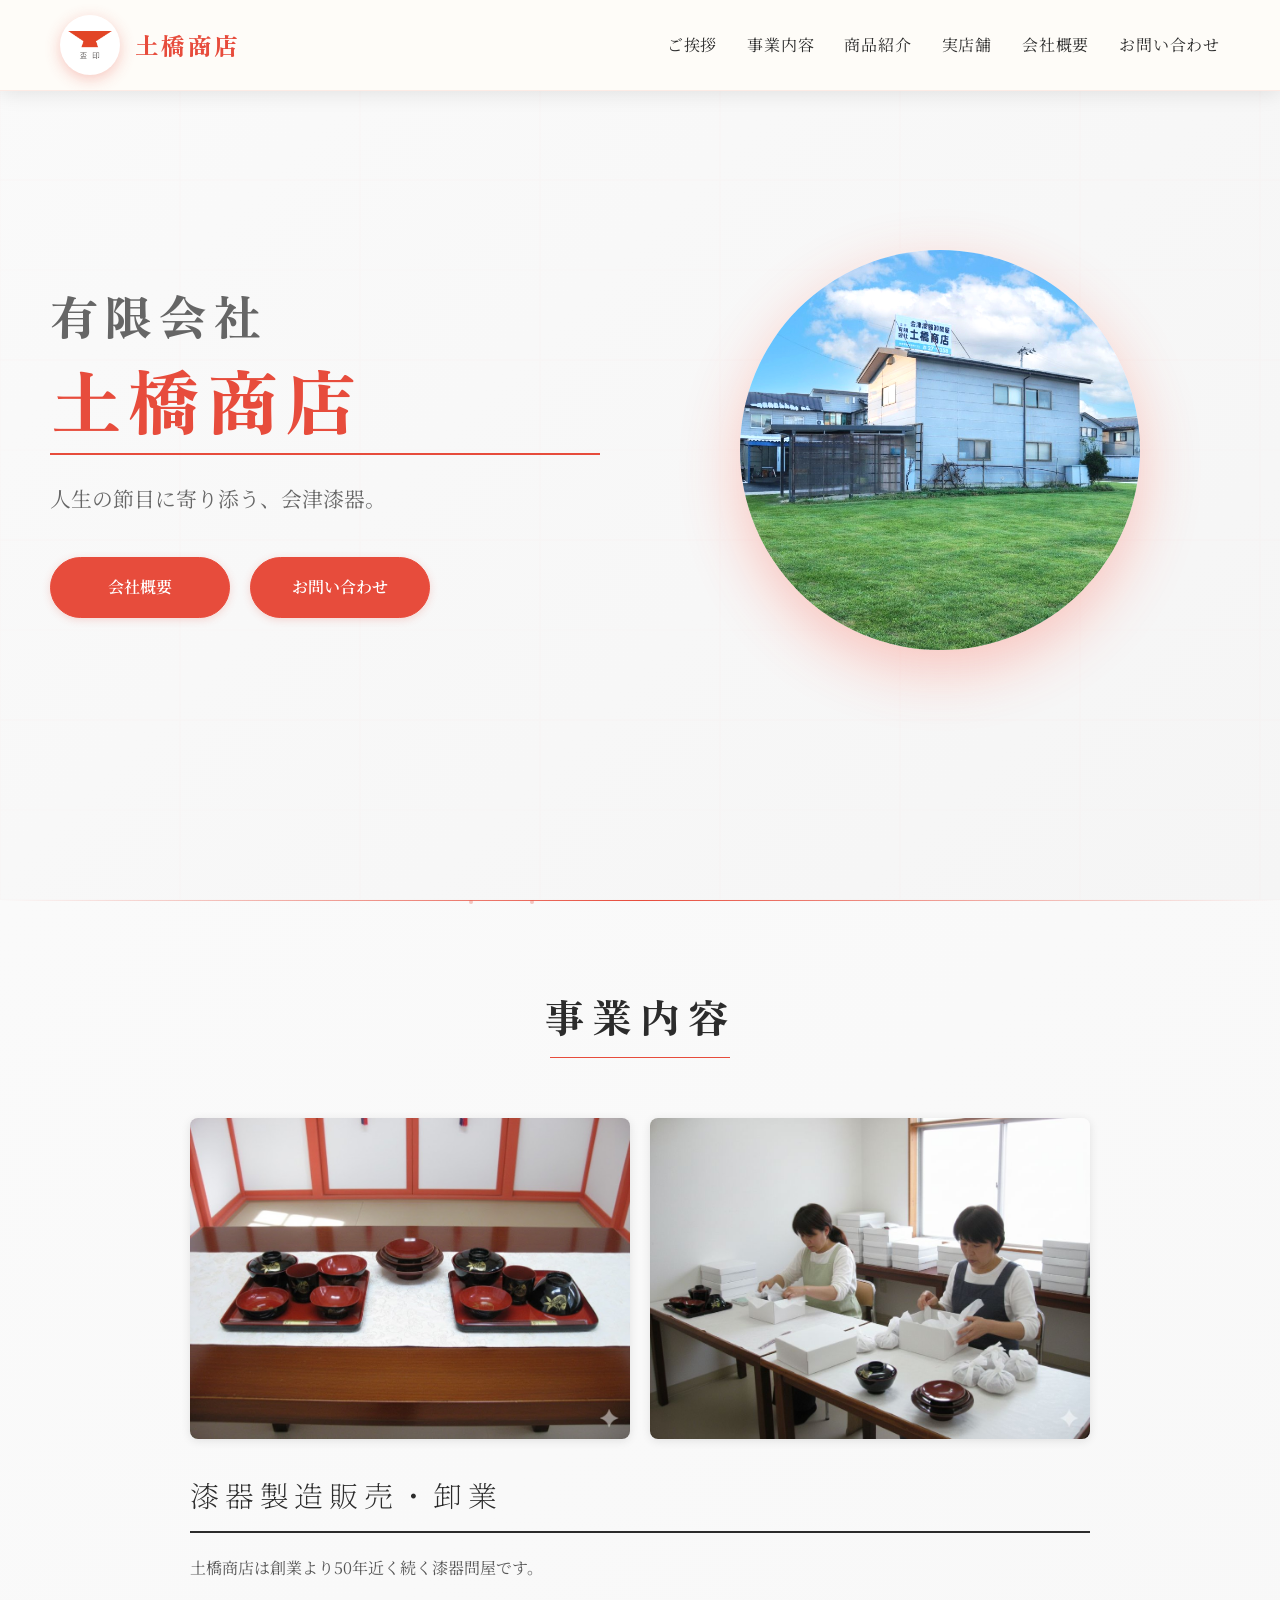
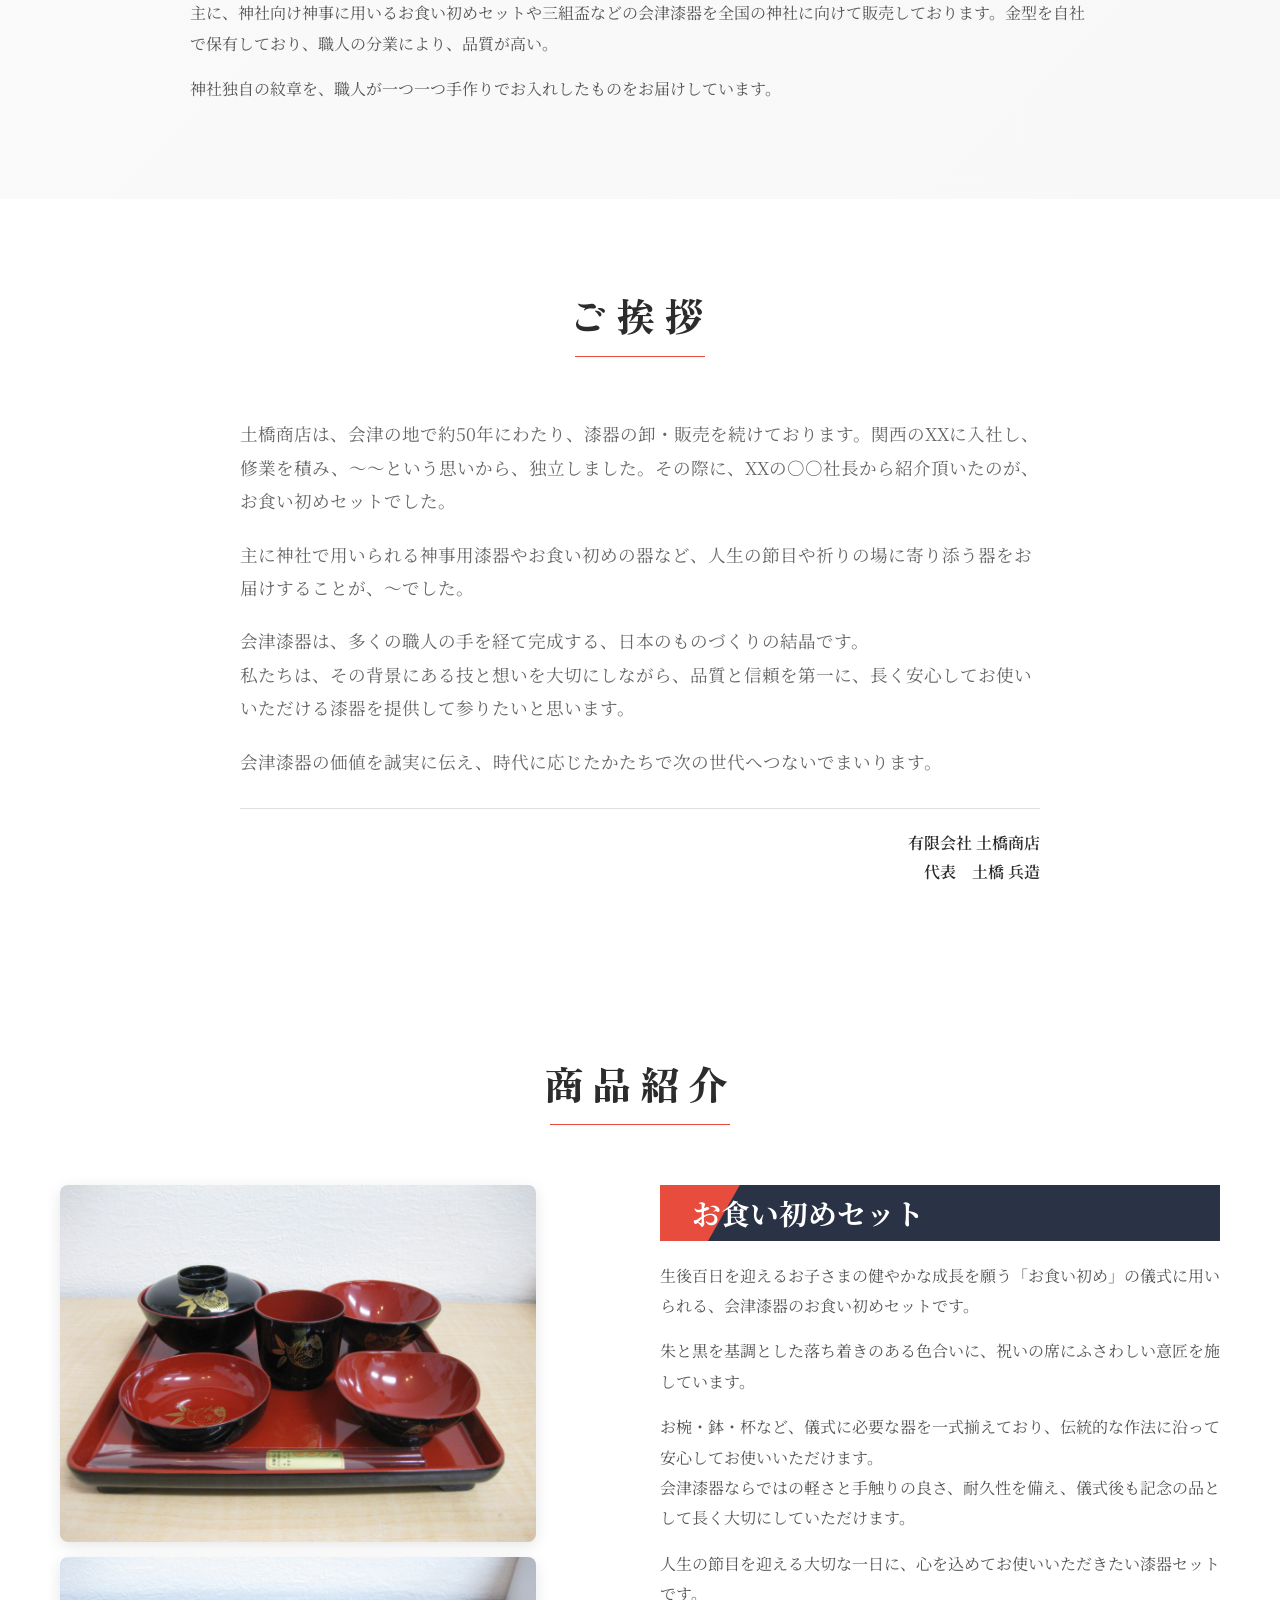
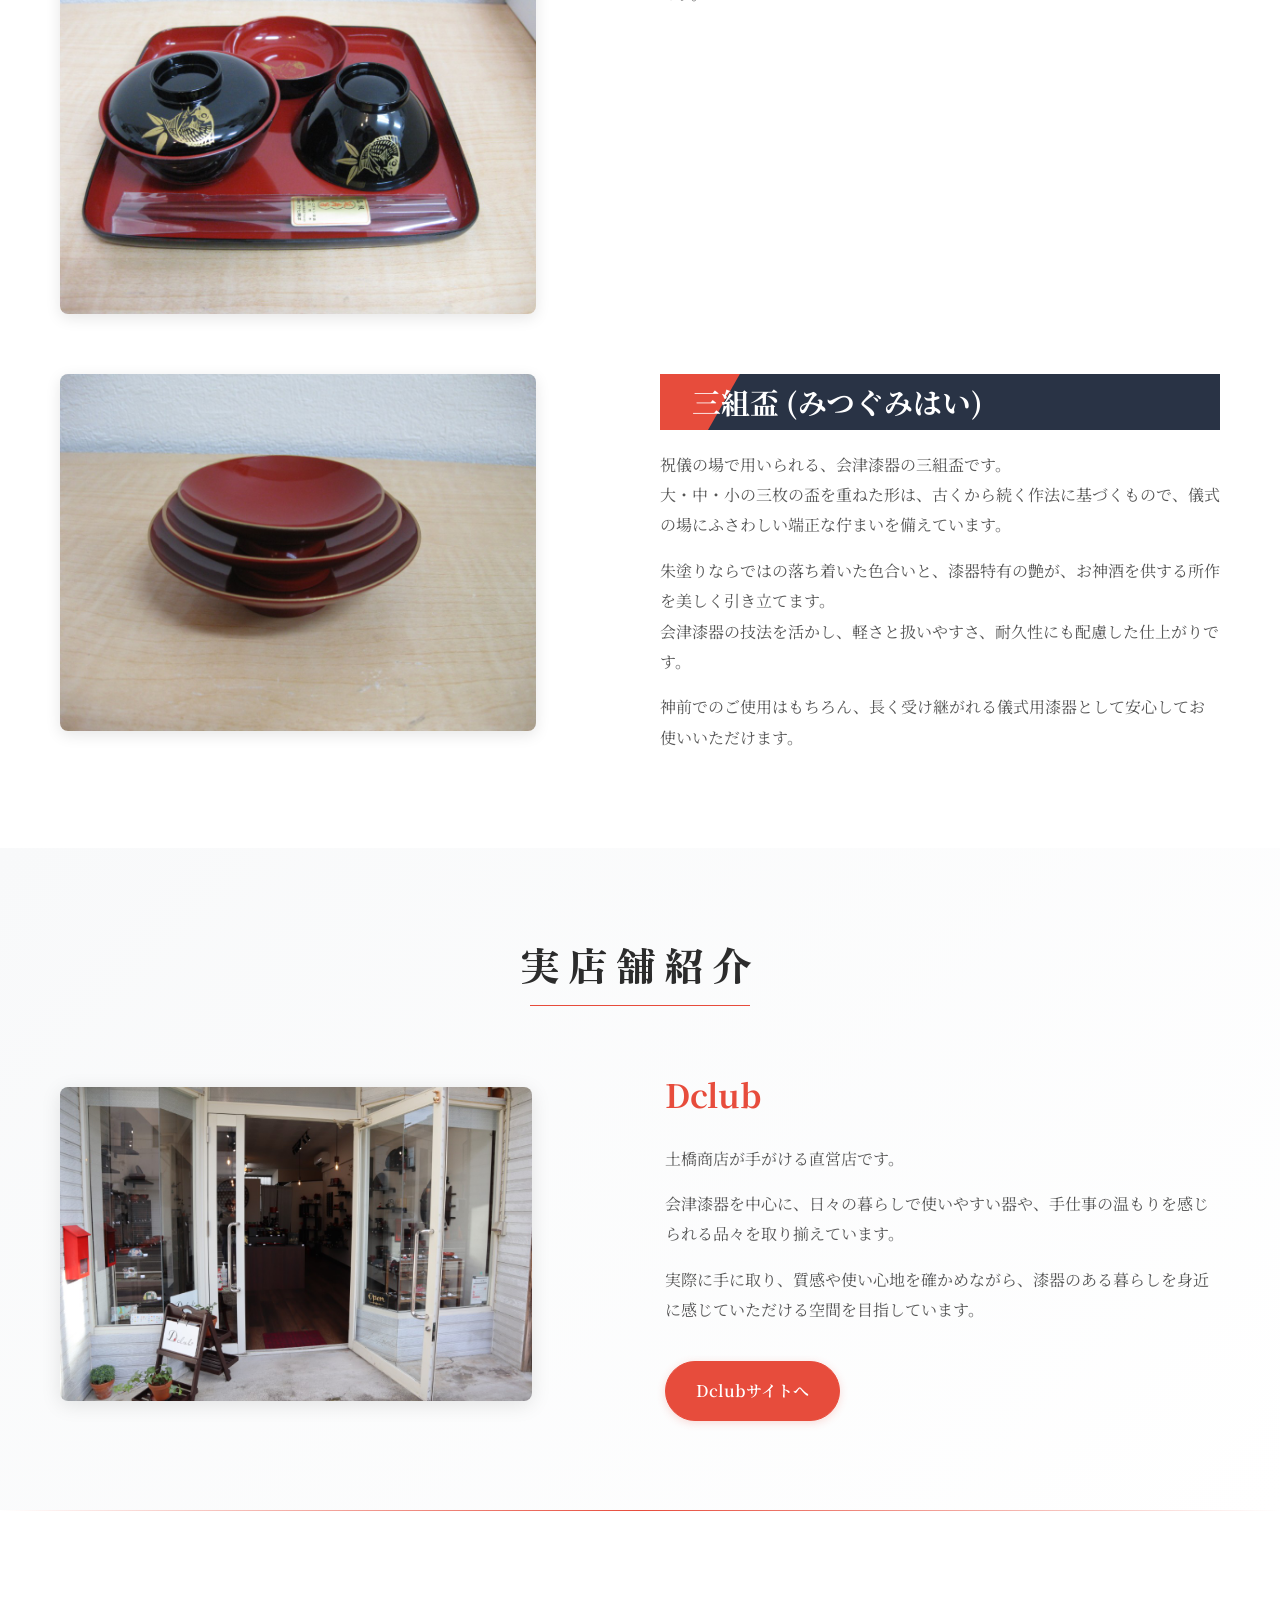
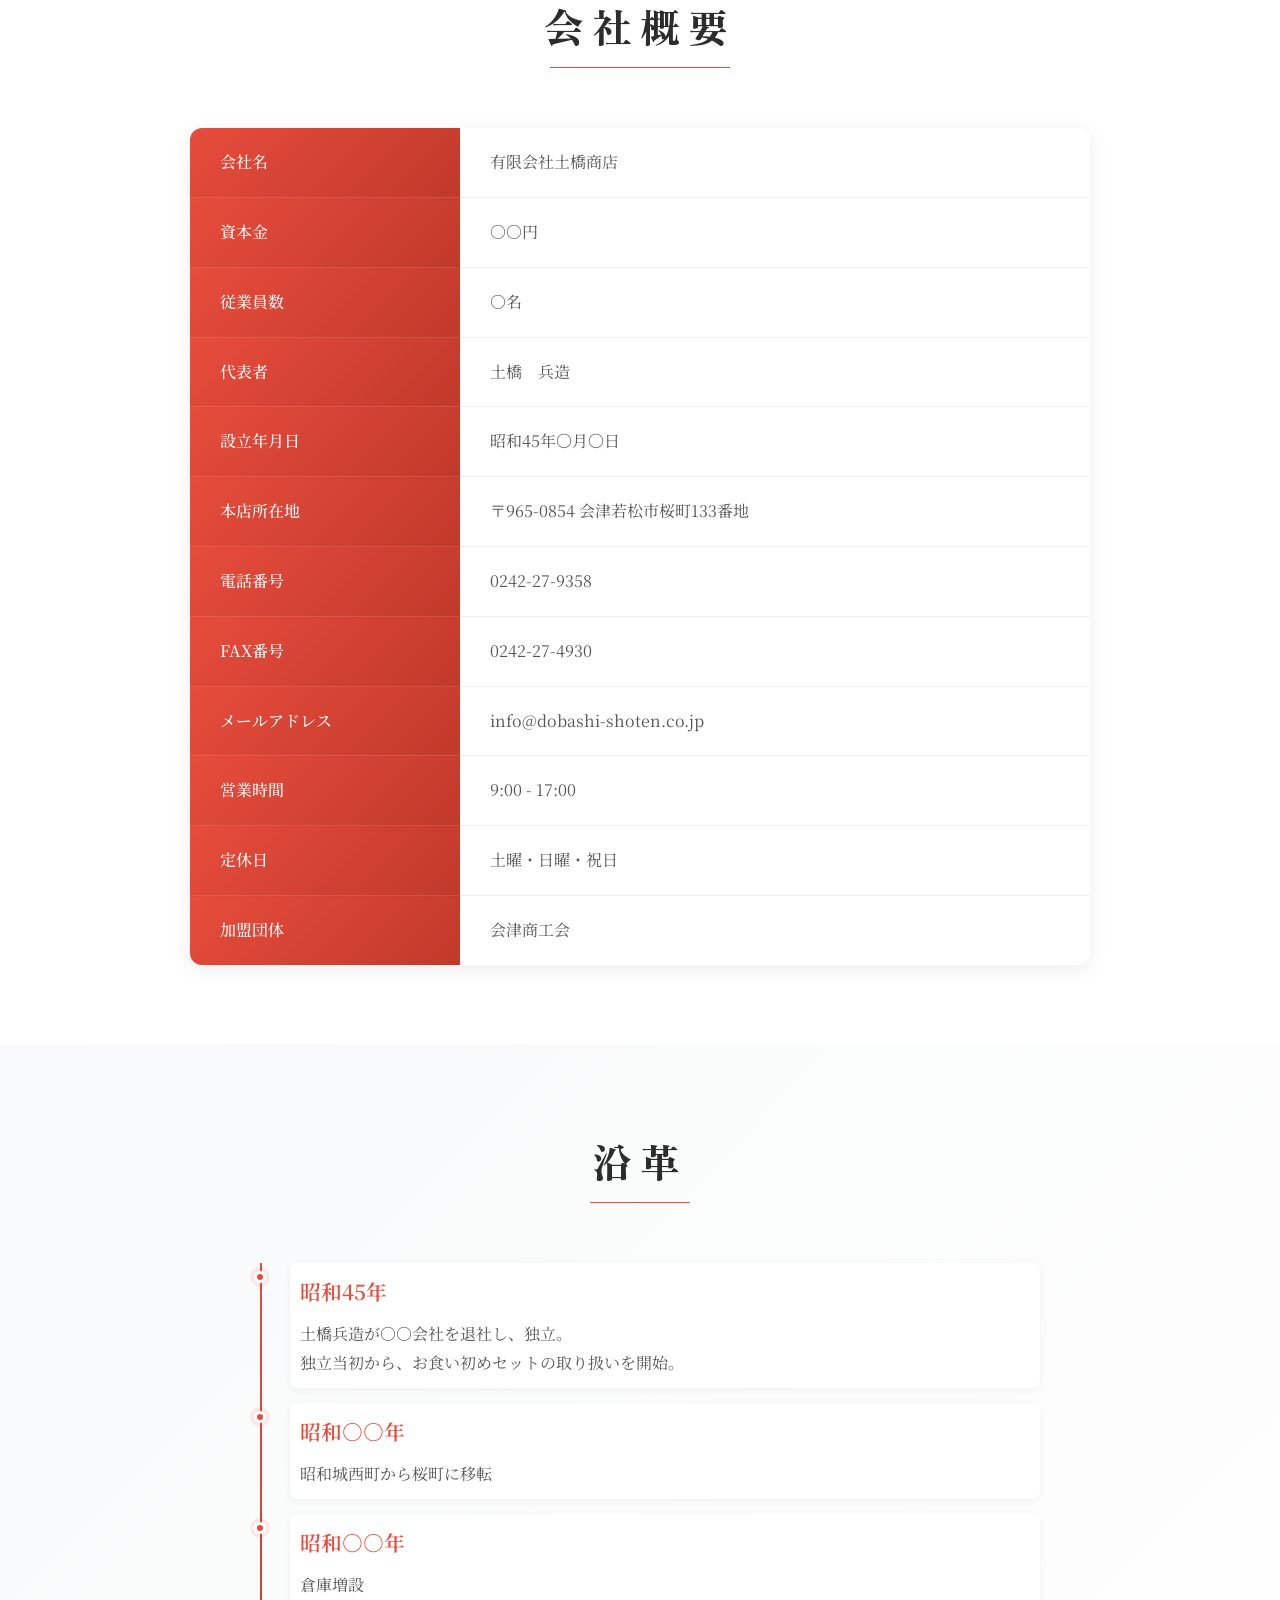
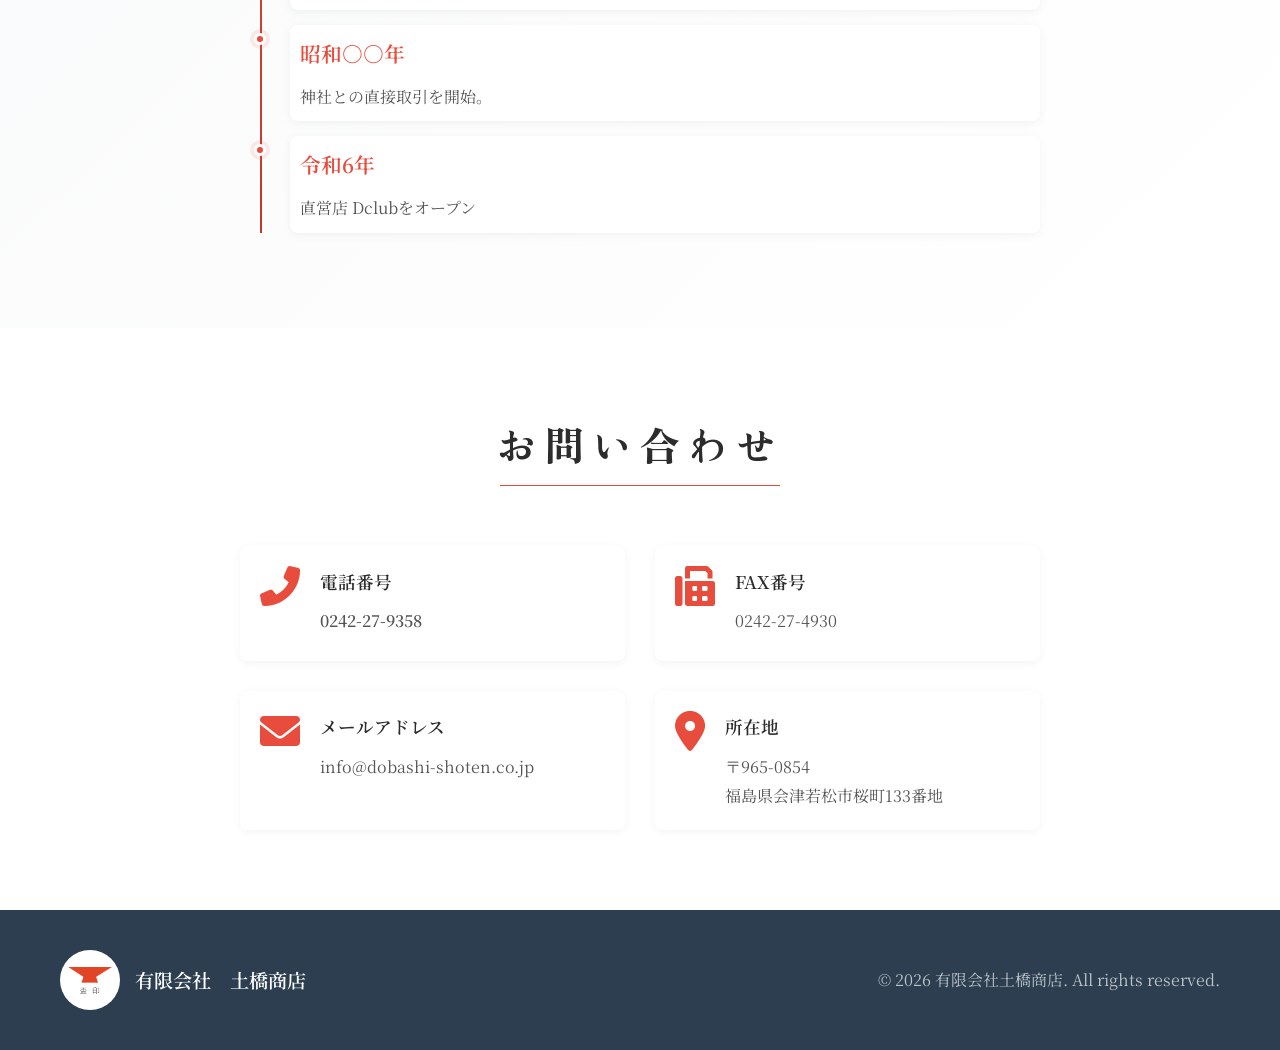
==== dobashi-shoten/index.html @ d7b2db75 "git test" ====
<!doctype html>
<html lang="ja">
  <head>
    <meta charset="UTF-8" />
    <meta name="viewport" content="width=device-width, initial-scale=1.0" />
    <title>有限会社土橋商店</title>
    <link rel="stylesheet" href="style.css" />
    <link
      href="https://fonts.googleapis.com/css2?family=Noto+Serif+JP:wght@300;400;500;700&family=Zen+Antique&display=swap"
      rel="stylesheet"
    />
    <link
      rel="stylesheet"
      href="https://cdnjs.cloudflare.com/ajax/libs/font-awesome/6.0.0/css/all.min.css"
    />
  </head>
  <body>
    <!-- ナビゲーション -->
    <nav class="navbar">
      <div class="nav-container">
        <div class="nav-logo">
          <div class="logo-wrap">
            <img src="img/doashi01.png" alt="土橋商店ロゴ" class="logo-img" />
          </div>
          <span class="company-name">土橋商店</span>
        </div>
        <ul class="nav-menu">
          <li><a href="#message" class="nav-link">ご挨拶</a></li>
          <li><a href="#services" class="nav-link">事業内容</a></li>
          <li><a href="#products" class="nav-link">商品紹介</a></li>
          <li><a href="#shop" class="nav-link">実店舗</a></li>
          <li><a href="#about" class="nav-link">会社概要</a></li>
          <li><a href="#contact" class="nav-link">お問い合わせ</a></li>
        </ul>
        <div class="hamburger">
          <span></span>
          <span></span>
          <span></span>
        </div>
      </div>
    </nav>

    <!-- ヒーローセクション -->
    <section class="hero">
      <div class="hero-overlay"></div>
      <div class="hero-content">
        <h1 class="hero-title">
          <span class="title-line">有限会社</span>
          <span class="title-line main-title">土橋商店</span>
        </h1>
        <p class="hero-subtitle">人生の節目に寄り添う、会津漆器。</p>
        <div class="hero-buttons">
          <a href="#about" class="btn btn-primary"> 会社概要 </a>
          <a href="#contact" class="btn btn-secondary">お問い合わせ</a>
        </div>
      </div>
      <div class="hero-image">
        <img
          src="img/dobashi02.jpg"
          alt="土橋商店メイン画像"
          class="floating-image"
        />
      </div>
    </section>

    <!-- 事業内容 -->
    <section id="services" class="section services-section">
      <div class="container">
        <div class="section-header">
          <h2 class="section-title">事業内容</h2>
          <div class="title-underline"></div>
        </div>
        <div class="services-content">
          <!-- <div class="service-main"> -->
          <div class="service-images">
            <img src="img/dobashi04.jpg" alt="漆器製造" class="service-img" />
            <img src="img/dobashi05.jpg" alt="漆器販売" class="service-img" />
          </div>
          <div class="service-text">
            <h3>漆器製造販売・卸業</h3>
            <p>土橋商店は創業より50年近く続く漆器問屋です。</p>
            <p>
              主に、神社向け神事に用いるお食い初めセットや三組盃などの会津漆器を全国の神社に向けて販売しております。金型を自社で保有しており、職人の分業により、品質が高い。
            </p>
            <p>
              神社独自の紋章を、職人が一つ一つ手作りでお入れしたものをお届けしています。
            </p>
          </div>
          <!-- </div> -->
        </div>
      </div>
    </section>

    <!-- ご挨拶 -->
    <section id="message" class="section message-section">
      <div class="container">
        <div class="section-header">
          <h2 class="section-title">ご挨拶</h2>
          <div class="title-underline title-underline-shorter"></div>
        </div>
        <div class="message-content-center">
          <p class="message-description">
            土橋商店は、会津の地で約50年にわたり、漆器の卸・販売を続けております。関西のXXに入社し、修業を積み、～～という思いから、独立しました。その際に、XXの○○社長から紹介頂いたのが、お食い初めセットでした。
          </p>
          <p class="message-description">
            主に神社で用いられる神事用漆器やお食い初めの器など、人生の節目や祈りの場に寄り添う器をお届けすることが、～でした。
          </p>
          <p class="message-description">
            会津漆器は、多くの職人の手を経て完成する、日本のものづくりの結晶です。<br />
            私たちは、その背景にある技と想いを大切にしながら、品質と信頼を第一に、長く安心してお使いいただける漆器を提供して参りたいと思います。
          </p>
          <p class="message-description">
            会津漆器の価値を誠実に伝え、時代に応じたかたちで次の世代へつないでまいります。
          </p>
          <p class="message-signature">
            有限会社 土橋商店<br />
            代表　土橋 兵造
          </p>
        </div>
      </div>
    </section>

    <!-- 商品紹介 -->
    <section id="products" class="section products-section">
      <div class="container">
        <div class="section-header">
          <h2 class="section-title">商品紹介</h2>
          <div class="title-underline"></div>
        </div>
        <div class="products-grid">
          <div class="product-card">
            <div class="product-images">
              <img
                src="img/dobashi06.JPG"
                alt="お食い初めセット"
                class="product-img"
              />
              <img
                src="img/dobashi07.JPG"
                alt="お食い初めセット詳細"
                class="product-img"
              />
            </div>
            <div class="product-content">
              <h3>お食い初めセット</h3>
              <p>
                生後百日を迎えるお子さまの健やかな成長を願う「お食い初め」の儀式に用いられる、会津漆器のお食い初めセットです。
              </p>
              <p>
                朱と黒を基調とした落ち着きのある色合いに、祝いの席にふさわしい意匠を施しています。
              </p>
              <p>
                お椀・鉢・杯など、儀式に必要な器を一式揃えており、伝統的な作法に沿って安心してお使いいただけます。<br />
                会津漆器ならではの軽さと手触りの良さ、耐久性を備え、儀式後も記念の品として長く大切にしていただけます。
              </p>
              <p>
                人生の節目を迎える大切な一日に、心を込めてお使いいただきたい漆器セットです。
              </p>
            </div>
          </div>
          <div class="product-card">
            <div class="product-images">
              <img src="img/dobashi08.JPG" alt="三組盃" class="product-img" />
            </div>
            <div class="product-content">
              <h3>三組盃 (みつぐみはい)</h3>
              <p>
                祝儀の場で用いられる、会津漆器の三組盃です。<br />
                大・中・小の三枚の盃を重ねた形は、古くから続く作法に基づくもので、儀式の場にふさわしい端正な佇まいを備えています。
              </p>
              <p>
                朱塗りならではの落ち着いた色合いと、漆器特有の艶が、お神酒を供する所作を美しく引き立てます。<br />
                会津漆器の技法を活かし、軽さと扱いやすさ、耐久性にも配慮した仕上がりです。
              </p>
              <p>
                神前でのご使用はもちろん、長く受け継がれる儀式用漆器として安心してお使いいただけます。
              </p>
            </div>
          </div>
        </div>
      </div>
    </section>

    <!-- 実店舗紹介 -->
    <section id="shop" class="section shop-section">
      <div class="container">
        <div class="section-header">
          <h2 class="section-title">実店舗紹介</h2>
          <div class="title-underline title-underline-longer"></div>
        </div>
        <div class="shop-content">
          <div class="shop-image">
            <img src="img/dobashi03.JPG" alt="Dclub店舗" class="shop-img" />
          </div>
          <div class="shop-text">
            <h3>Dclub</h3>
            <p>土橋商店が手がける直営店です。</p>
            <p>
              会津漆器を中心に、日々の暮らしで使いやすい器や、手仕事の温もりを感じられる品々を取り揃えています。
            </p>
            <p>
              実際に手に取り、質感や使い心地を確かめながら、漆器のある暮らしを身近に感じていただける空間を目指しています。
            </p>
            <a
              href="https://d-club.jp/index.html"
              class="btn btn-primary shop-link"
              target="_blank"
              >Dclubサイトへ</a
            >
          </div>
        </div>
      </div>
    </section>

    <!-- 会社概要 -->
    <section id="about" class="section about-section">
      <div class="container">
        <div class="section-header">
          <h2 class="section-title">会社概要</h2>
          <div class="title-underline"></div>
        </div>
        <div class="about-content">
          <div class="company-info-table">
            <table>
              <tr>
                <th>会社名</th>
                <td>有限会社土橋商店</td>
              </tr>
              <tr>
                <th>資本金</th>
                <td>○○円</td>
              </tr>
              <tr>
                <th>従業員数</th>
                <td>○名</td>
              </tr>
              <tr>
                <th>代表者</th>
                <td>土橋　兵造</td>
              </tr>
              <tr>
                <th>設立年月日</th>
                <td>昭和45年〇月〇日</td>
              </tr>
              <tr>
                <th>本店所在地</th>
                <td>〒965-0854 会津若松市桜町133番地</td>
              </tr>
              <tr>
                <th>電話番号</th>
                <td>0242-27-9358</td>
              </tr>
              <tr>
                <th>FAX番号</th>
                <td>0242-27-4930</td>
              </tr>
              <tr>
                <th>メールアドレス</th>
                <td>info@dobashi-shoten.co.jp</td>
              </tr>
              <tr>
                <th>営業時間</th>
                <td>9:00 - 17:00</td>
              </tr>
              <tr>
                <th>定休日</th>
                <td>土曜・日曜・祝日</td>
              </tr>
              <tr>
                <th>加盟団体</th>
                <td>会津商工会</td>
              </tr>
            </table>
          </div>
        </div>
      </div>
    </section>

    <!-- 沿革 -->
    <section class="section history-section">
      <div class="container">
        <div class="section-header">
          <h2 class="section-title">沿革</h2>
          <div class="title-underline title-underline-short"></div>
        </div>
        <div class="history-content">
          <div class="history-timeline">
            <div class="timeline-item">
              <div class="timeline-marker"></div>
              <div class="timeline-content">
                <h3>昭和45年</h3>
                <p>
                  土橋兵造が○○会社を退社し、独立。<br />独立当初から、お食い初めセットの取り扱いを開始。
                </p>
              </div>
            </div>
            <div class="timeline-item">
              <div class="timeline-marker"></div>
              <div class="timeline-content">
                <h3>昭和○○年</h3>
                <p>昭和城西町から桜町に移転</p>
              </div>
            </div>
            <div class="timeline-item">
              <div class="timeline-marker"></div>
              <div class="timeline-content">
                <h3>昭和○○年</h3>
                <p>倉庫増設</p>
              </div>
            </div>
            <div class="timeline-item">
              <div class="timeline-marker"></div>
              <div class="timeline-content">
                <h3>昭和○○年</h3>
                <p>神社との直接取引を開始。</p>
              </div>
            </div>
            <div class="timeline-item">
              <div class="timeline-marker"></div>
              <div class="timeline-content">
                <h3>令和6年</h3>
                <p>直営店 Dclubをオープン</p>
              </div>
            </div>
          </div>
        </div>
      </div>
    </section>

    <!-- お問い合わせ -->
    <section id="contact" class="section contact-section">
      <div class="container">
        <div class="section-header">
          <h2 class="section-title">お問い合わせ</h2>
          <div class="title-underline title-underline-long"></div>
        </div>
        <div class="contact-content-simple">
          <div class="contact-methods">
            <div class="contact-method">
              <i class="fas fa-phone-alt"></i>
              <div>
                <h4>電話番号</h4>
                <p class="phone-number">0242-27-9358</p>
              </div>
            </div>
            <div class="contact-method">
              <i class="fas fa-fax"></i>
              <div>
                <h4>FAX番号</h4>
                <p>0242-27-4930</p>
              </div>
            </div>
            <div class="contact-method">
              <i class="fas fa-envelope"></i>
              <div>
                <h4>メールアドレス</h4>
                <p>info@dobashi-shoten.co.jp</p>
              </div>
            </div>
            <div class="contact-method">
              <i class="fas fa-map-marker-alt"></i>
              <div>
                <h4>所在地</h4>
                <p>〒965-0854 <br />福島県会津若松市桜町133番地</p>
              </div>
            </div>
          </div>
        </div>
      </div>
    </section>

    <!-- フッター -->
    <footer class="footer">
      <div class="container">
        <div class="footer-content">
          <div class="footer-logo">
            <div class="footer-logo-wrap">
              <img
                src="img/doashi01.png"
                alt="土橋商店ロゴ"
                class="footer-logo-img"
              />
            </div>
            <span class="footer-company-name">有限会社　土橋商店</span>
          </div>
          <div class="footer-info">
            <p>&copy; 2026 有限会社土橋商店. All rights reserved.</p>
          </div>
        </div>
      </div>
    </footer>

    <!-- ページトップボタン -->
    <button class="scroll-top" id="scrollTop">
      <i class="fas fa-chevron-up"></i>
    </button>

    <script src="script.js"></script>
  </body>
</html>
---- dobashi-shoten/style.css ----
/* リセットCSS */
* {
  margin: 0;
  padding: 0;
  box-sizing: border-box;
}

html {
  scroll-behavior: smooth;
}

body {
  font-family: "Noto Serif JP", serif;
  line-height: 1.8;
  color: #2c2c2c;
  background-color: #fafafa;
  overflow-x: hidden;
}

/* 共通クラス */
.container {
  max-width: 1200px;
  margin: 0 auto;
  padding: 0 20px;
}

.section {
  padding: 80px 0;
  position: relative;
}

.section-header {
  text-align: center;
  margin-bottom: 60px;
}

.section-title {
  font-family: "Zen Antique", serif;
  font-size: 2.5rem;
  font-weight: 100;
  letter-spacing: 0.2em;
  color: #2c2c2c;
  margin-bottom: 5px;
  opacity: 0;
  transform: translateY(30px);
  animation: fadeInUp 0.8s ease forwards;
  position: relative;
}

.title-underline {
  width: 180px;
  height: 1px;
  background: #e74c3c;
  margin: 0 auto;
  position: relative;
  overflow: hidden;
}

.title-underline::before {
  content: "";
  position: absolute;
  top: -2px;
  left: 50%;
  transform: translateX(-50%);
  width: 8px;
  height: 8px;
  background: #e74c3c;
  border-radius: 50%;
}

.title-underline::after {
  content: "";
  position: absolute;
  top: 0;
  left: -100%;
  width: 100%;
  height: 100%;
  background: linear-gradient(
    45deg,
    transparent,
    rgba(255, 255, 255, 0.8),
    transparent
  );
  animation: shimmer 2s infinite;
}

/* 下線の長さ個別設定 */
.title-underline-short {
  width: 100px;
}

.title-underline-shorter {
  width: 130px;
}

.title-underline-longer {
  width: 220px;
}

.title-underline-long {
  width: 280px;
}

/* ナビゲーション */
.navbar {
  position: fixed;
  top: 0;
  left: 0;
  right: 0;
  background: rgba(250, 250, 250, 0.95);
  backdrop-filter: blur(10px);
  z-index: 1000;
  padding: 15px 0;
  box-shadow: 0 1px 10px rgba(0, 0, 0, 0.08);
  transition: all 0.3s ease;
  border-bottom: 1px solid rgba(231, 76, 60, 0.1);
}

.nav-container {
  max-width: 1200px;
  margin: 0 auto;
  padding: 0 20px;
  display: flex;
  justify-content: space-between;
  align-items: center;
}

.nav-logo {
  display: flex;
  align-items: center;
  gap: 15px;
}

.logo-wrap {
  width: 60px;
  height: 60px;
  border-radius: 50%;
  overflow: hidden;
  display: flex;
  align-items: center;
  justify-content: center;
  background: white;
  box-shadow: 0 4px 15px rgba(231, 76, 60, 0.3);
  flex-shrink: 0;
  transition: transform 0.3s ease;
}

.logo-img {
  width: 100%;
  height: 100%;
  object-fit: contain;
  padding: 8px;
  box-sizing: border-box;
}

.logo-wrap:hover {
  transform: scale(1.1) rotate(5deg);
}

.company-name {
  font-family: "Zen Antique", serif;
  font-size: 1.5rem;
  font-weight: 400;
  color: #e74c3c;
  letter-spacing: 0.1em;
}

.nav-menu {
  display: flex;
  list-style: none;
  gap: 30px;
}

.nav-link {
  text-decoration: none;
  color: #2c2c2c;
  font-weight: 400;
  position: relative;
  transition: color 0.3s ease;
  padding: 10px 0;
  letter-spacing: 0.05em;
}

.nav-link::after {
  content: "";
  position: absolute;
  bottom: 0;
  left: 0;
  width: 0;
  height: 1px;
  background: #e74c3c;
  transition: width 0.3s ease;
}

.nav-link:hover {
  color: #e74c3c;
}

.nav-link:hover::after {
  width: 100%;
}

.hamburger {
  display: none;
  flex-direction: column;
  cursor: pointer;
  gap: 4px;
}

.hamburger span {
  width: 25px;
  height: 3px;
  background: #e74c3c;
  border-radius: 2px;
  transition: all 0.3s ease;
}

/* ヒーローセクション */
.hero {
  min-height: 100vh;
  display: flex;
  align-items: center;
  position: relative;
  background: linear-gradient(135deg, #fafafa 0%, #f5f5f5 100%);
  overflow: hidden;
}

.hero::before {
  content: "";
  position: absolute;
  top: 0;
  left: 0;
  right: 0;
  bottom: 0;
  background: url('data:image/svg+xml,<svg xmlns="http://www.w3.org/2000/svg" viewBox="0 0 200 200"><defs><pattern id="tatami" width="40" height="40" patternUnits="userSpaceOnUse"><rect width="40" height="40" fill="none" stroke="%23e74c3c" stroke-width="0.2" opacity="0.1"/><line x1="0" y1="20" x2="40" y2="20" stroke="%23e74c3c" stroke-width="0.1" opacity="0.1"/></pattern></defs><rect width="200" height="200" fill="url(%23tatami)"/></svg>');
  opacity: 0.2;
}

.hero-content {
  flex: 1;
  max-width: 600px;
  z-index: 2;
  padding-left: 50px;
}

.hero-title {
  font-family: "Zen Antique", serif;
  font-size: 4rem;
  font-weight: 400;
  line-height: 1.4;
  margin-bottom: 30px;
  perspective: 1000px;
  letter-spacing: 0.1em;
}

.title-line {
  display: block;
  opacity: 0;
  transform: rotateX(90deg) translateY(50px);
  animation: flipIn 1s ease forwards;
}

.title-line:nth-child(1) {
  font-size: 3rem;
  color: #666;
  animation-delay: 0.2s;
}

.title-line.main-title {
  font-size: 4.5rem;
  color: #e74c3c;
  animation-delay: 0.5s;
  position: relative;
}

.title-line.main-title::after {
  content: "";
  position: absolute;
  bottom: -5px;
  left: 0;
  width: 100%;
  height: 2px;
  background: #e74c3c;
  transform: scaleX(0);
  animation: scaleIn 1s ease 1s forwards;
}

.hero-subtitle {
  font-size: 1.3rem;
  color: #666;
  margin-bottom: 40px;
  opacity: 0;
  animation: fadeInUp 0.8s ease 0.8s forwards;
}

.hero-buttons {
  display: flex;
  gap: 20px;
  opacity: 0;
  animation: fadeInUp 0.8s ease 1s forwards;
}

.hero-buttons .btn {
  min-width: 180px;
}

.btn {
  padding: 15px 30px;
  text-decoration: none;
  border-radius: 50px;
  font-weight: 600;
  text-align: center;
  transition: all 0.3s ease;
  position: relative;
  overflow: hidden;
  border: none;
  cursor: pointer;
}

.btn::before {
  content: "";
  position: absolute;
  top: 0;
  left: -100%;
  width: 100%;
  height: 100%;
  background: linear-gradient(
    45deg,
    transparent,
    rgba(255, 255, 255, 0.3),
    transparent
  );
  transition: left 0.5s ease;
}

.btn:hover::before {
  left: 100%;
}

.btn-primary {
  background: #e74c3c;
  color: white;
  box-shadow: 0 2px 8px rgba(231, 76, 60, 0.2);
  border: 1px solid #e74c3c;
}

.btn-primary:hover {
  transform: translateY(-3px);
  box-shadow: 0 8px 25px rgba(231, 76, 60, 0.4);
}

.btn-secondary {
  background: #e74c3c;
  color: white;
  box-shadow: 0 2px 8px rgba(231, 76, 60, 0.2);
  border: 1px solid #e74c3c;
}

.btn-secondary:hover {
  transform: translateY(-3px);
  box-shadow: 0 8px 25px rgba(231, 76, 60, 0.4);
}

.btn-full {
  width: 100%;
}

.hero-image {
  flex: 1;
  display: flex;
  justify-content: center;
  align-items: center;
  position: relative;
}

.floating-image {
  width: 400px;
  height: 400px;
  object-fit: cover;
  border-radius: 50%;
  box-shadow: 0 20px 60px rgba(231, 76, 60, 0.3);
  animation: float 6s ease-in-out infinite;
  filter: brightness(1.1) saturate(1.2);
}

/* 会社概要セクション */
.about-section {
  background: white;
  position: relative;
}

.about-section::before {
  content: "";
  position: absolute;
  top: 0;
  left: 0;
  right: 0;
  height: 1px;
  background: linear-gradient(to right, transparent, #e74c3c, transparent);
}

.about-content {
  max-width: 900px;
  margin: 0 auto;
}

.company-info-table {
  background: white;
  border-radius: 12px;
  box-shadow: 0 4px 20px rgba(0, 0, 0, 0.08);
  overflow: hidden;
}

.company-info-table table {
  width: 100%;
  border-collapse: collapse;
}

.company-info-table th {
  background: linear-gradient(135deg, #e74c3c 0%, #c0392b 100%);
  color: white;
  text-align: left;
  padding: 20px 30px;
  font-weight: 500;
  font-size: 1rem;
  width: 30%;
  border-bottom: 1px solid rgba(255, 255, 255, 0.1);
}

.company-info-table td {
  padding: 20px 30px;
  color: #555;
  border-bottom: 1px solid #f0f0f0;
  font-size: 1rem;
}

.company-info-table tr:last-child th,
.company-info-table tr:last-child td {
  border-bottom: none;
}

.company-info-table tr:hover {
  background: #fafafa;
}

.info-item p {
  color: #666;
  line-height: 1.8;
}

.about-image {
  position: relative;
}

.image-zoom {
  width: 100%;
  height: 400px;
  object-fit: cover;
  border-radius: 20px;
  box-shadow: 0 15px 40px rgba(0, 0, 0, 0.1);
  transition: transform 0.5s ease;
}

.image-zoom:hover {
  transform: scale(1.05);
}

/* 事業内容セクション */
.services-section {
  background: linear-gradient(135deg, #fafafa 0%, #f8f8f8 100%);
  position: relative;
}

.services-section::before {
  content: "";
  position: absolute;
  top: 0;
  left: 0;
  right: 0;
  height: 1px;
  background: linear-gradient(to right, transparent, #e74c3c, transparent);
}

.services-grid {
  display: grid;
  grid-template-columns: repeat(auto-fit, minmax(300px, 1fr));
  gap: 40px;
}

.service-card {
  background: white;
  padding: 40px 30px;
  border-radius: 8px;
  text-align: center;
  box-shadow: 0 3px 15px rgba(0, 0, 0, 0.05);
  transition: all 0.4s ease;
  position: relative;
  overflow: hidden;
  border: 1px solid rgba(231, 76, 60, 0.1);
}

.service-card::before {
  content: "";
  position: absolute;
  top: 0;
  left: 0;
  right: 0;
  height: 2px;
  background: #e74c3c;
  transform: scaleX(0);
  transition: transform 0.3s ease;
}

.service-card:hover::before {
  transform: scaleX(1);
}

.service-card:hover {
  transform: translateY(-10px);
  box-shadow: 0 20px 50px rgba(231, 76, 60, 0.2);
}

.service-icon {
  margin-bottom: 30px;
}

.service-image {
  width: 80px;
  height: 80px;
  border-radius: 50%;
  object-fit: cover;
  box-shadow: 0 8px 25px rgba(231, 76, 60, 0.3);
  transition: transform 0.3s ease;
}

.service-card:hover .service-image {
  transform: scale(1.2) rotate(10deg);
}

.service-card h3 {
  font-family: "Zen Antique", serif;
  font-size: 1.5rem;
  font-weight: 400;
  color: #2c2c2c;
  margin-bottom: 20px;
  letter-spacing: 0.05em;
}

.service-card p {
  color: #666;
  line-height: 1.8;
}

/* ご挨拶セクション */
.message-section {
  background: white;
  overflow: hidden;
}

.message-content {
  display: grid;
  grid-template-columns: 1fr 1fr;
  gap: 60px;
  align-items: center;
}

.message-content-center {
  max-width: 800px;
  margin: 0 auto;
  text-align: left;
}

.message-quote {
  font-size: 1.5rem;
  font-weight: 500;
  color: #e74c3c;
  line-height: 1.8;
  margin-bottom: 30px;
  position: relative;
  padding-left: 30px;
}

.message-quote::before {
  content: '"';
  position: absolute;
  left: 0;
  top: -10px;
  font-size: 4rem;
  color: #e74c3c;
  opacity: 0.3;
}

.message-description {
  font-size: 1.1rem;
  color: #666;
  line-height: 1.9;
  margin-bottom: 20px;
}

.parallax-image {
  width: 100%;
  height: 400px;
  object-fit: cover;
  border-radius: 20px;
  box-shadow: 0 15px 40px rgba(0, 0, 0, 0.1);
  transition: all 0.5s ease;
}

.parallax-image:hover {
  transform: scale(1.05) rotateY(5deg);
}

/* アクセスセクション */
.access-section {
  background: linear-gradient(135deg, #fefcf8 0%, #f8f4f0 100%);
}

.access-content {
  display: grid;
  grid-template-columns: 1fr 1fr;
  gap: 60px;
  align-items: start;
}

.access-info {
  display: flex;
  flex-direction: column;
  gap: 30px;
}

.access-item {
  display: flex;
  align-items: center;
  gap: 20px;
  padding: 25px;
  background: white;
  border-radius: 15px;
  box-shadow: 0 5px 20px rgba(0, 0, 0, 0.05);
  transition: all 0.3s ease;
}

.access-item:hover {
  transform: translateY(-5px);
  box-shadow: 0 15px 40px rgba(231, 76, 60, 0.1);
}

.access-item i {
  font-size: 1.5rem;
  color: #e74c3c;
  min-width: 24px;
}

.access-item h3 {
  font-size: 1.1rem;
  font-weight: 600;
  color: #2c3e50;
  margin-bottom: 5px;
}

.access-item p {
  color: #666;
  line-height: 1.6;
}

.map-container {
  position: relative;
}

.map-placeholder {
  position: relative;
  border-radius: 20px;
  overflow: hidden;
  box-shadow: 0 15px 40px rgba(0, 0, 0, 0.1);
  cursor: pointer;
  transition: all 0.3s ease;
}

.map-placeholder:hover {
  transform: scale(1.02);
}

.map-image {
  width: 100%;
  height: 300px;
  object-fit: cover;
}

.map-overlay {
  position: absolute;
  top: 0;
  left: 0;
  right: 0;
  bottom: 0;
  background: rgba(231, 76, 60, 0.8);
  display: flex;
  flex-direction: column;
  justify-content: center;
  align-items: center;
  color: white;
  opacity: 0;
  transition: opacity 0.3s ease;
}

.map-placeholder:hover .map-overlay {
  opacity: 1;
}

.map-overlay i {
  font-size: 3rem;
  margin-bottom: 10px;
}

.map-overlay p {
  font-size: 1.2rem;
  font-weight: 600;
}

/* お問い合わせセクション */
.contact-section {
  background: white;
}

.contact-content {
  display: grid;
  grid-template-columns: 1fr 1fr;
  gap: 60px;
}

.contact-info h3 {
  font-size: 1.5rem;
  font-weight: 600;
  color: #2c3e50;
  margin-bottom: 30px;
}

.contact-methods {
  display: flex;
  flex-direction: column;
  gap: 30px;
}

.contact-method {
  display: flex;
  align-items: flex-start;
  gap: 20px;
  padding: 25px;
  background: #fefcf8;
  border-radius: 15px;
  transition: all 0.3s ease;
}

.contact-method:hover {
  transform: translateY(-5px);
  box-shadow: 0 10px 30px rgba(231, 76, 60, 0.1);
}

.contact-method i {
  font-size: 1.5rem;
  color: #e74c3c;
  min-width: 24px;
}

.contact-method h4 {
  font-size: 1.1rem;
  font-weight: 600;
  color: #2c3e50;
  margin-bottom: 5px;
}

.phone-number {
  font-size: 1.3rem;
  font-weight: 600;
  color: #e74c3c;
  margin-bottom: 5px;
}

.form {
  display: flex;
  flex-direction: column;
  gap: 20px;
}

.form-group input,
.form-group textarea {
  width: 100%;
  padding: 15px 20px;
  border: 2px solid #e0e0e0;
  border-radius: 10px;
  font-size: 1rem;
  font-family: inherit;
  transition: all 0.3s ease;
  background: #fefcf8;
}

.form-group input:focus,
.form-group textarea:focus {
  outline: none;
  border-color: #e74c3c;
  background: white;
  box-shadow: 0 0 0 3px rgba(231, 76, 60, 0.1);
}

.form-group textarea {
  resize: vertical;
  min-height: 120px;
}

/* フッター */
.footer {
  background: #2c3e50;
  color: white;
  padding: 40px 0;
  text-align: center;
}

.footer-content {
  display: flex;
  justify-content: space-between;
  align-items: center;
}

.footer-logo {
  display: flex;
  align-items: center;
  gap: 15px;
}

.footer-logo-wrap {
  width: 60px;
  height: 60px;
  border-radius: 50%;
  overflow: hidden;
  display: flex;
  align-items: center;
  justify-content: center;
  background: white;
  flex-shrink: 0;
}

.footer-logo-img {
  width: 100%;
  height: 100%;
  object-fit: contain;
  padding: 8px;
  box-sizing: border-box;
}

.footer-company-name {
  font-size: 1.2rem;
  font-weight: 600;
}

.footer-info p {
  color: #bdc3c7;
}

/* スクロールトップボタン */
.scroll-top {
  position: fixed;
  bottom: 30px;
  right: 30px;
  width: 50px;
  height: 50px;
  background: linear-gradient(45deg, #e74c3c, #ff6b6b);
  border: none;
  border-radius: 50%;
  color: white;
  font-size: 1.2rem;
  cursor: pointer;
  box-shadow: 0 4px 15px rgba(231, 76, 60, 0.3);
  opacity: 0;
  visibility: hidden;
  transition: all 0.3s ease;
}

.scroll-top.show {
  opacity: 1;
  visibility: visible;
}

.scroll-top:hover {
  transform: translateY(-3px);
  box-shadow: 0 8px 25px rgba(231, 76, 60, 0.4);
}

/* アニメーション */
@keyframes fadeInUp {
  to {
    opacity: 1;
    transform: translateY(0);
  }
}

@keyframes flipIn {
  to {
    opacity: 1;
    transform: rotateX(0) translateY(0);
  }
}

@keyframes float {
  0%,
  100% {
    transform: translateY(0);
  }
  50% {
    transform: translateY(-20px);
  }
}

@keyframes shimmer {
  0% {
    left: -100%;
  }
  100% {
    left: 100%;
  }
}

@keyframes scaleIn {
  to {
    transform: scaleX(1);
  }
}

/* インターセクションオブザーバー用アニメーション */
.fade-in {
  opacity: 0;
  transform: translateY(30px);
  transition: all 0.8s ease;
}

.fade-in.visible {
  opacity: 1;
  transform: translateY(0);
}

.slide-in-left {
  opacity: 0;
  transform: translateX(-50px);
  transition: all 0.8s ease;
}

.slide-in-left.visible {
  opacity: 1;
  transform: translateX(0);
}

.slide-in-right {
  opacity: 0;
  transform: translateX(50px);
  transition: all 0.8s ease;
}

.slide-in-right.visible {
  opacity: 1;
  transform: translateX(0);
}

/* レスポンシブデザイン */
@media (max-width: 768px) {
  .nav-menu {
    position: fixed;
    top: 80px;
    left: -100%;
    width: 100%;
    height: calc(100vh - 80px);
    background: rgba(254, 252, 248, 0.98);
    backdrop-filter: blur(10px);
    flex-direction: column;
    justify-content: flex-start;
    align-items: center;
    padding: 50px 0;
    transition: left 0.3s ease;
  }

  .nav-menu.active {
    left: 0;
  }

  .nav-menu li {
    margin: 20px 0;
  }

  .nav-link {
    font-size: 1.2rem;
  }

  .hamburger {
    display: flex;
  }

  .hamburger.active span:nth-child(1) {
    transform: rotate(45deg) translateY(9px) translateX(0px);
  }

  .hamburger.active span:nth-child(2) {
    opacity: 0;
  }

  .hamburger.active span:nth-child(3) {
    transform: rotate(-45deg) translateY(-9px) translateX(0px);
  }

  .hero {
    flex-direction: column;
    text-align: center;
    padding: 100px 20px 50px;
  }

  .hero-content {
    padding-left: 0;
    margin-bottom: 40px;
  }

  .hero-title {
    font-size: 2.5rem;
  }

  .title-line:nth-child(1) {
    font-size: 2.5rem;
  }

  .title-line.main-title {
    font-size: 3rem;
  }

  .hero-buttons {
    flex-direction: column;
    align-items: center;
  }

  .floating-image {
    width: 250px;
    height: 250px;
  }

  .about-content,
  .message-content,
  .access-content,
  .contact-content {
    grid-template-columns: 1fr;
    gap: 40px;
  }

  .company-info-table th,
  .company-info-table td {
    padding: 15px 20px;
    font-size: 0.95rem;
  }

  .company-info-table th {
    width: 35%;
  }

  .services-grid {
    grid-template-columns: 1fr;
  }

  .section-title {
    font-size: 2rem;
  }

  .hero-buttons {
    flex-direction: column;
  }

  .footer-content {
    flex-direction: column;
    gap: 20px;
  }
}

@media (max-width: 480px) {
  .container {
    padding: 0 15px;
  }

  .section {
    padding: 60px 0;
  }

  .hero-title {
    font-size: 2rem;
  }

  .title-line.main-title {
    font-size: 2.5rem;
  }

  .floating-image {
    width: 200px;
    height: 200px;
  }

  .service-card,
  .info-item,
  .access-item,
  .contact-method {
    padding: 20px;
  }
}

/* 沿革セクション */
.history-section {
  background: linear-gradient(135deg, #f8f9fa 0%, #ffffff 100%);
}

.history-timeline {
  max-width: 800px;
  margin: 0 auto;
  position: relative;
  padding-left: 50px;
}

.history-timeline::before {
  content: "";
  position: absolute;
  left: 20px;
  top: 0;
  bottom: 0;
  width: 2px;
  background: linear-gradient(to bottom, #e74c3c, #c0392b);
}

.timeline-item {
  position: relative;
  margin-bottom: 15px;
  opacity: 0;
  transform: translateX(-30px);
  animation: fadeInLeft 0.8s ease forwards;
}

.timeline-item:nth-child(1) {
  animation-delay: 0.1s;
}
.timeline-item:nth-child(2) {
  animation-delay: 0.2s;
}
.timeline-item:nth-child(3) {
  animation-delay: 0.3s;
}
.timeline-item:nth-child(4) {
  animation-delay: 0.4s;
}

.timeline-marker {
  position: absolute;
  left: -36px;
  top: 8px;
  width: 12px;
  height: 12px;
  background: #e74c3c;
  border: 3px solid #fff;
  border-radius: 50%;
  box-shadow: 0 0 0 4px rgba(231, 76, 60, 0.1);
}

.timeline-content {
  background: white;
  padding: 10px;
  border-radius: 8px;
  box-shadow: 0 2px 10px rgba(0, 0, 0, 0.05);
  transition: all 0.3s ease;
}

.timeline-content:hover {
  box-shadow: 0 4px 20px rgba(0, 0, 0, 0.1);
  transform: translateY(-3px);
}

.timeline-content h3 {
  color: #e74c3c;
  font-size: 1.3rem;
  margin-bottom: 10px;
  font-weight: 600;
}

.timeline-content p {
  color: #555;
  line-height: 1.8;
}

/* 商品紹介セクション */
.products-section {
  background: #ffffff;
}

.products-grid {
  display: flex;
  flex-direction: column;
  gap: 60px;
}

.product-card {
  display: grid;
  grid-template-columns: 1fr 1fr;
  gap: 40px;
  align-items: start;
  opacity: 0;
  transform: translateY(30px);
  animation: fadeInUp 0.8s ease forwards;
}

.product-card:nth-child(2) {
  animation-delay: 0.2s;
}

.product-images {
  display: grid;
  gap: 15px;
}

.product-img {
  width: 85%;
  height: auto;
  border-radius: 8px;
  box-shadow: 0 4px 15px rgba(0, 0, 0, 0.1);
  transition: transform 0.3s ease;
}

.product-img:hover {
  transform: scale(1.03);
}

.product-content h3 {
  font-size: 1.8rem;
  color: white;
  margin-bottom: 20px;
  padding: 00px 20px 0px 30px;
  border: 2px solid #293345;
  background: #293345;
  position: relative;
  z-index: 0;
}

/* 左側の斜線部分 */
.product-content h3::before {
  content: "";
  position: absolute;
  left: -2px;
  top: -2px;
  bottom: -2.5px;
  width: 80px;
  background: #e74c3c;
  clip-path: polygon(0 0, 100% 0, 60% 100%, 0 100%);
  z-index: -1;
}

.product-content p {
  color: #555;
  margin-bottom: 15px;
  line-height: 1.9;
}

/* 実店舗セクション */
.shop-section {
  background: linear-gradient(135deg, #f8f9fa 0%, #ffffff 100%);
}

.shop-content {
  display: grid;
  grid-template-columns: 1fr 1fr;
  gap: 50px;
  align-items: center;
}

.shop-image img {
  width: 85%;
  height: auto;
  border-radius: 8px;
  box-shadow: 0 4px 20px rgba(0, 0, 0, 0.1);
}

.shop-text h3 {
  font-size: 2rem;
  color: #e74c3c;
  margin-bottom: 20px;
}

.shop-text p {
  color: #555;
  margin-bottom: 15px;
  line-height: 1.9;
}

.shop-link {
  display: inline-block;
  margin-top: 20px;
}

/* お問い合わせ（簡易版） */
.contact-content-simple {
  max-width: 800px;
  margin: 0 auto;
  text-align: center;
}

.contact-content-simple h3 {
  font-size: 1.8rem;
  margin-bottom: 40px;
  color: #2c2c2c;
}

.contact-content-simple .contact-methods {
  display: grid;
  grid-template-columns: repeat(2, 1fr);
  gap: 30px;
}

.contact-content-simple .contact-method {
  background: white;
  padding: 20px;
  border-radius: 8px;
  box-shadow: 0 2px 10px rgba(0, 0, 0, 0.05);
  transition: all 0.3s ease;
  text-align: left;
}

.contact-content-simple .contact-method:hover {
  box-shadow: 0 4px 20px rgba(0, 0, 0, 0.1);
  transform: translateY(-3px);
}

.contact-content-simple .contact-method i {
  font-size: 2.5rem;
  color: #e74c3c;
  margin-bottom: 15px;
}

.contact-content-simple .contact-method h4 {
  font-size: 1.1rem;
  margin-bottom: 10px;
  color: #2c2c2c;
}

.contact-content-simple .contact-method p {
  color: #555;
  font-size: 1rem;
}

.contact-content-simple .phone-number {
  font-size: 1.3rem;
  font-weight: 600;
  color: #e74c3c;
}

/* 事業内容の新レイアウト */
.services-content {
  max-width: 900px;
  margin: 0 auto;
}

.service-main {
  background: white;
  padding: 40px;
  border-radius: 12px;
  box-shadow: 0 4px 20px rgba(0, 0, 0, 0.08);
}

.service-images {
  display: grid;
  grid-template-columns: 1fr 1fr;
  gap: 20px;
  margin-bottom: 30px;
}

.service-img {
  width: 100%;
  height: auto;
  border-radius: 8px;
  box-shadow: 0 2px 10px rgba(0, 0, 0, 0.1);
}

.service-text h3 {
  font-size: 1.8rem;
  font-weight: 200;
  letter-spacing: 0.2em;
  color: #2c2c2c;
  margin-bottom: 20px;
  padding-bottom: 10px;
  border-bottom: 2px solid #2c2c2c;
}

.service-text p {
  color: #555;
  margin-bottom: 15px;
  line-height: 1.9;
}

/* ご挨拶セクションの署名スタイル */
.message-signature {
  margin-top: 30px;
  font-weight: 600;
  color: #2c2c2c;
  text-align: right;
  padding-top: 20px;
  border-top: 1px solid #e0e0e0;
}

@keyframes fadeInLeft {
  to {
    opacity: 1;
    transform: translateX(0);
  }
}

/* レスポンシブ対応 */
@media (max-width: 768px) {
  .history-timeline {
    padding-left: 40px;
  }

  .product-card {
    grid-template-columns: 1fr;
  }

  .shop-content {
    grid-template-columns: 1fr;
  }

  .contact-content-simple .contact-methods {
    grid-template-columns: 1fr;
  }

  /* 事業内容: タイトル→画像→文章の順に表示・中央寄せ */
  .service-main {
    display: flex;
    flex-direction: column;
  }

  .service-text {
    display: contents; /* 子要素を直接の子として扱う */
  }

  .service-text h3 {
    order: 1;
    margin-bottom: 20px;
  }

  .service-images {
    order: 2;
    display: grid;
    grid-template-columns: 1fr;
    gap: 20px;
    justify-items: center;
    margin-bottom: 30px;
    align-self: center;
    width: 100%;
  }

  .service-text p {
    order: 3;
  }

  .service-img {
    max-width: 400px;
    width: 100%;
  }

  /* ご挨拶と商品紹介の間隔を狭く */
  .message-section {
    padding-bottom: 40px;
  }

  .products-section {
    padding-top: 40px;
  }

  /* 商品紹介: タイトル→画像→文章の順に表示・中央寄せ */
  .product-card {
    display: flex;
    flex-direction: column;
  }

  .product-content {
    display: contents; /* 子要素を直接の子として扱う */
  }

  .product-content h3 {
    order: 1;
    margin-bottom: 20px;
  }

  .product-images {
    order: 2;
    display: flex;
    flex-direction: column;
    align-items: center;
    margin-bottom: 30px;
    align-self: center;
    width: 100%;
  }

  .product-content p {
    order: 3;
  }

  .product-img {
    max-width: 400px;
    width: 100%;
  }

  /* 実店舗紹介の写真を中央寄せ */
  .shop-image {
    display: flex;
    justify-content: center;
  }

  .shop-img {
    max-width: 400px;
    width: 100%;
  }
}
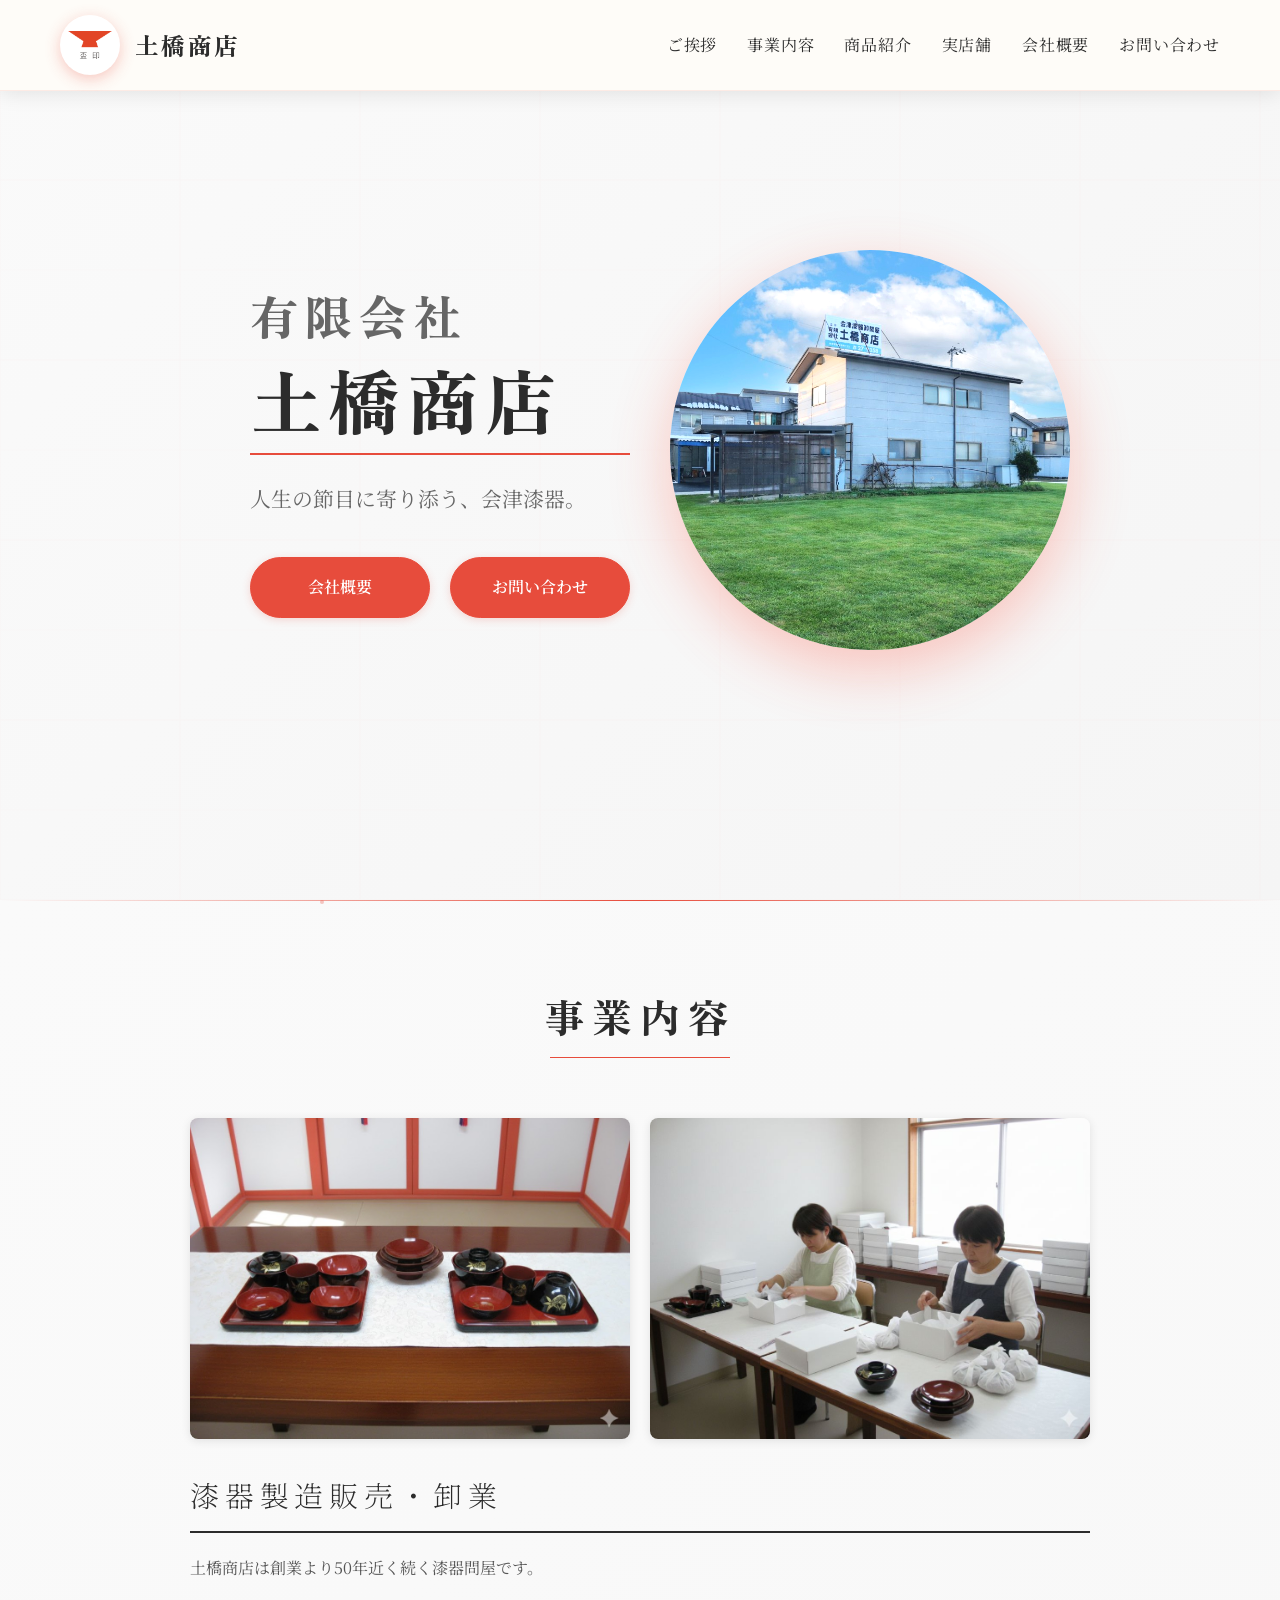
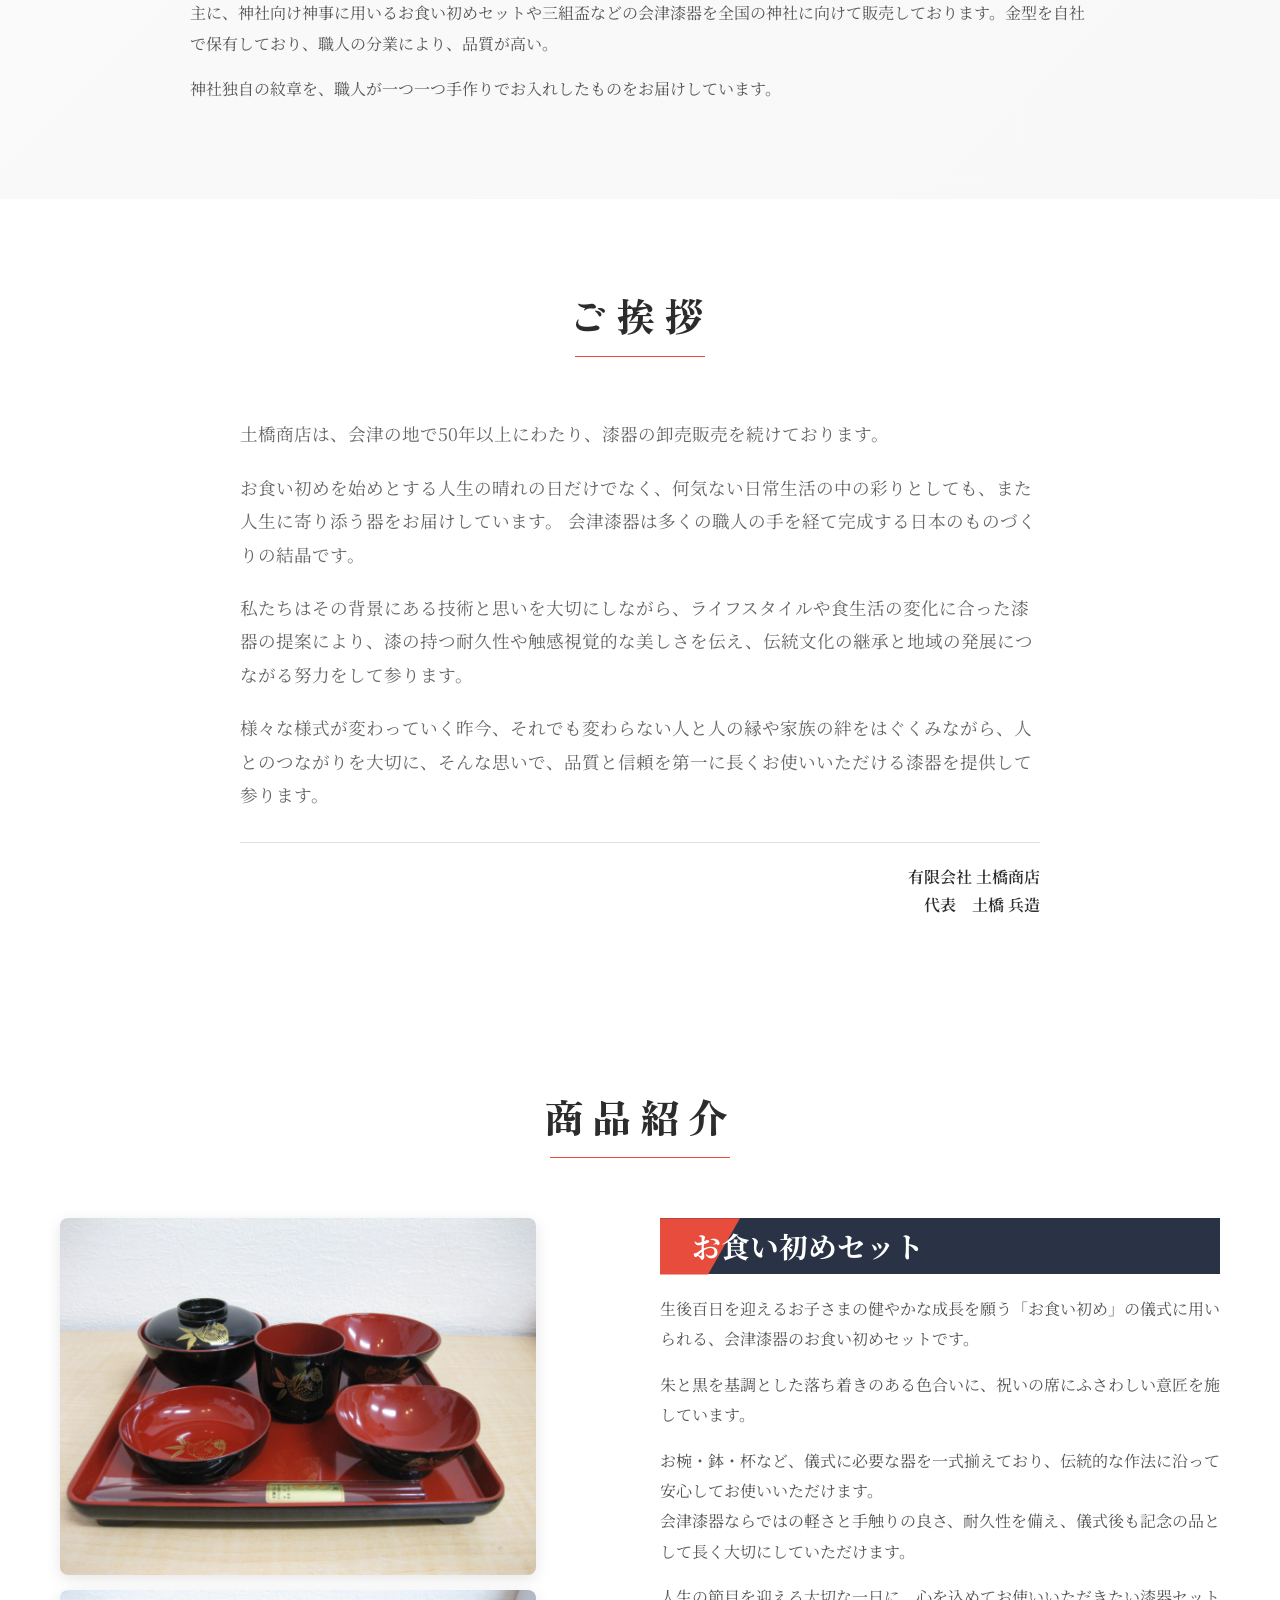
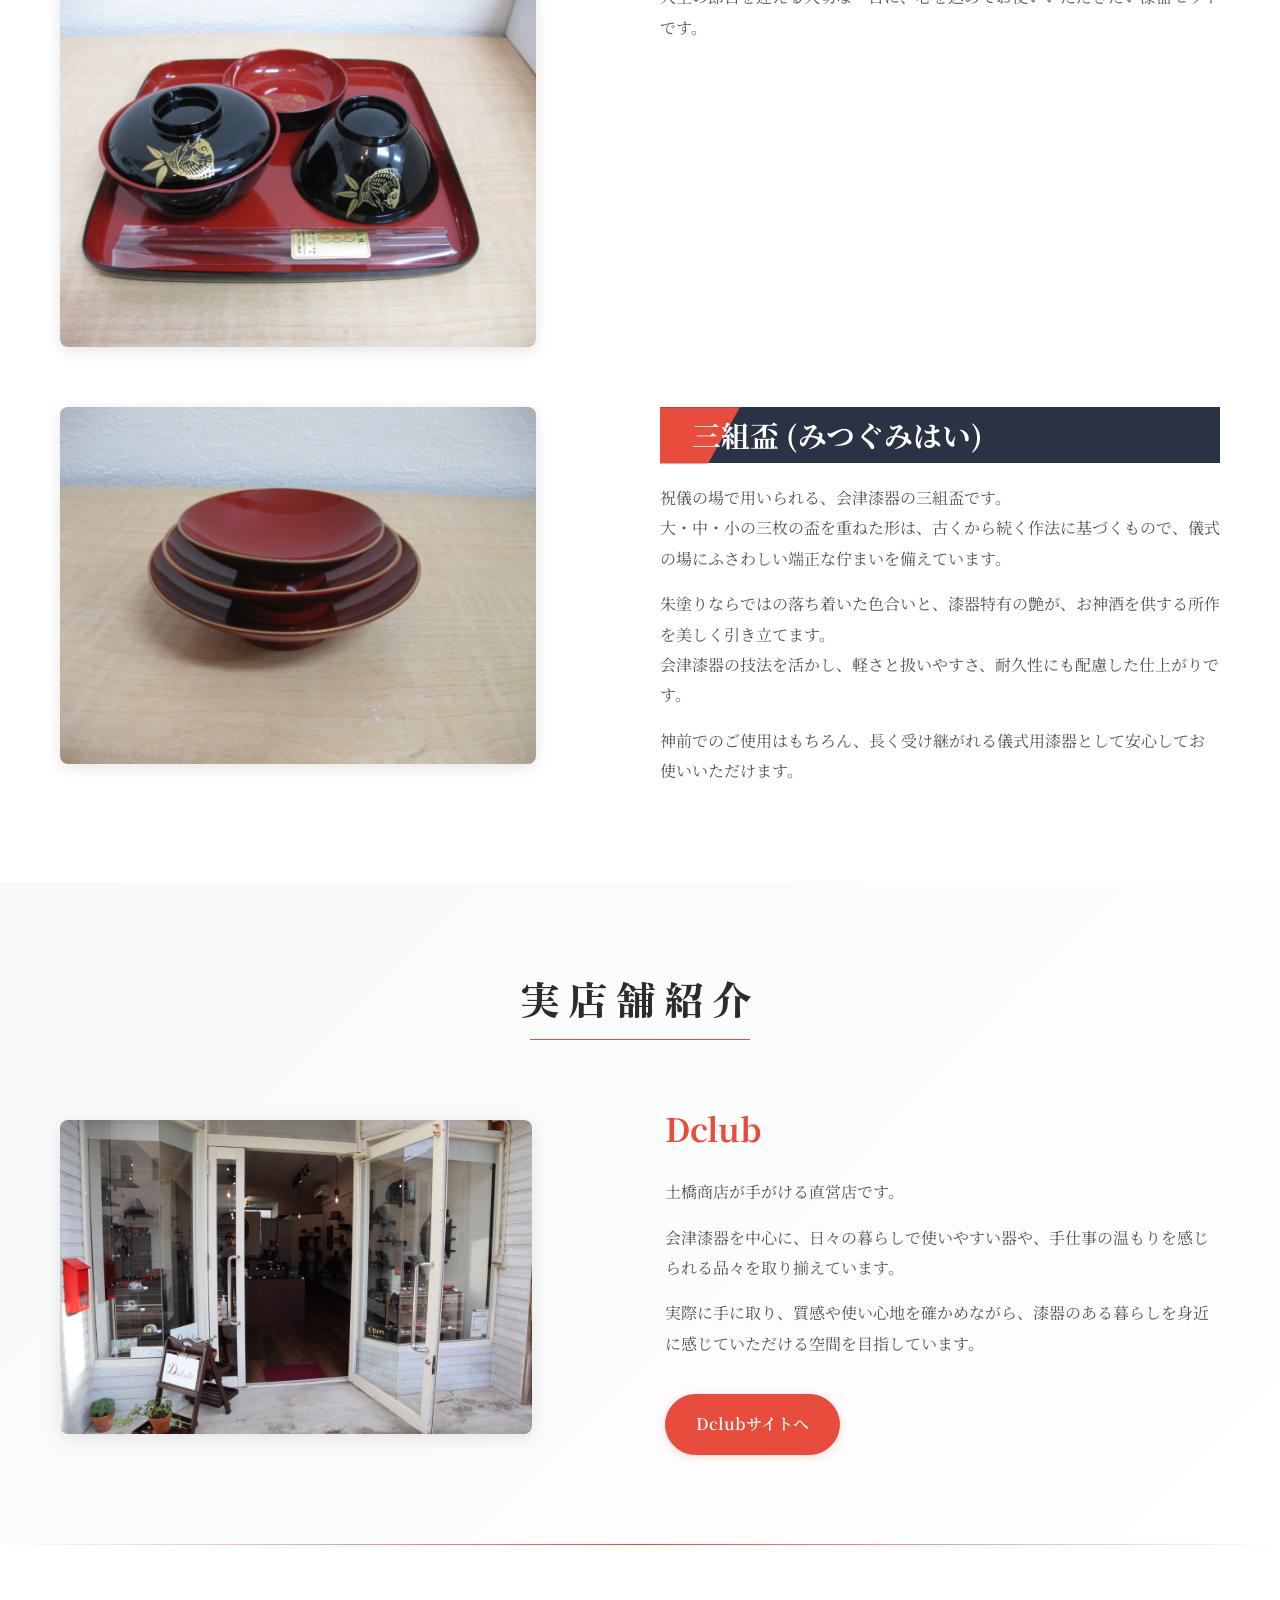
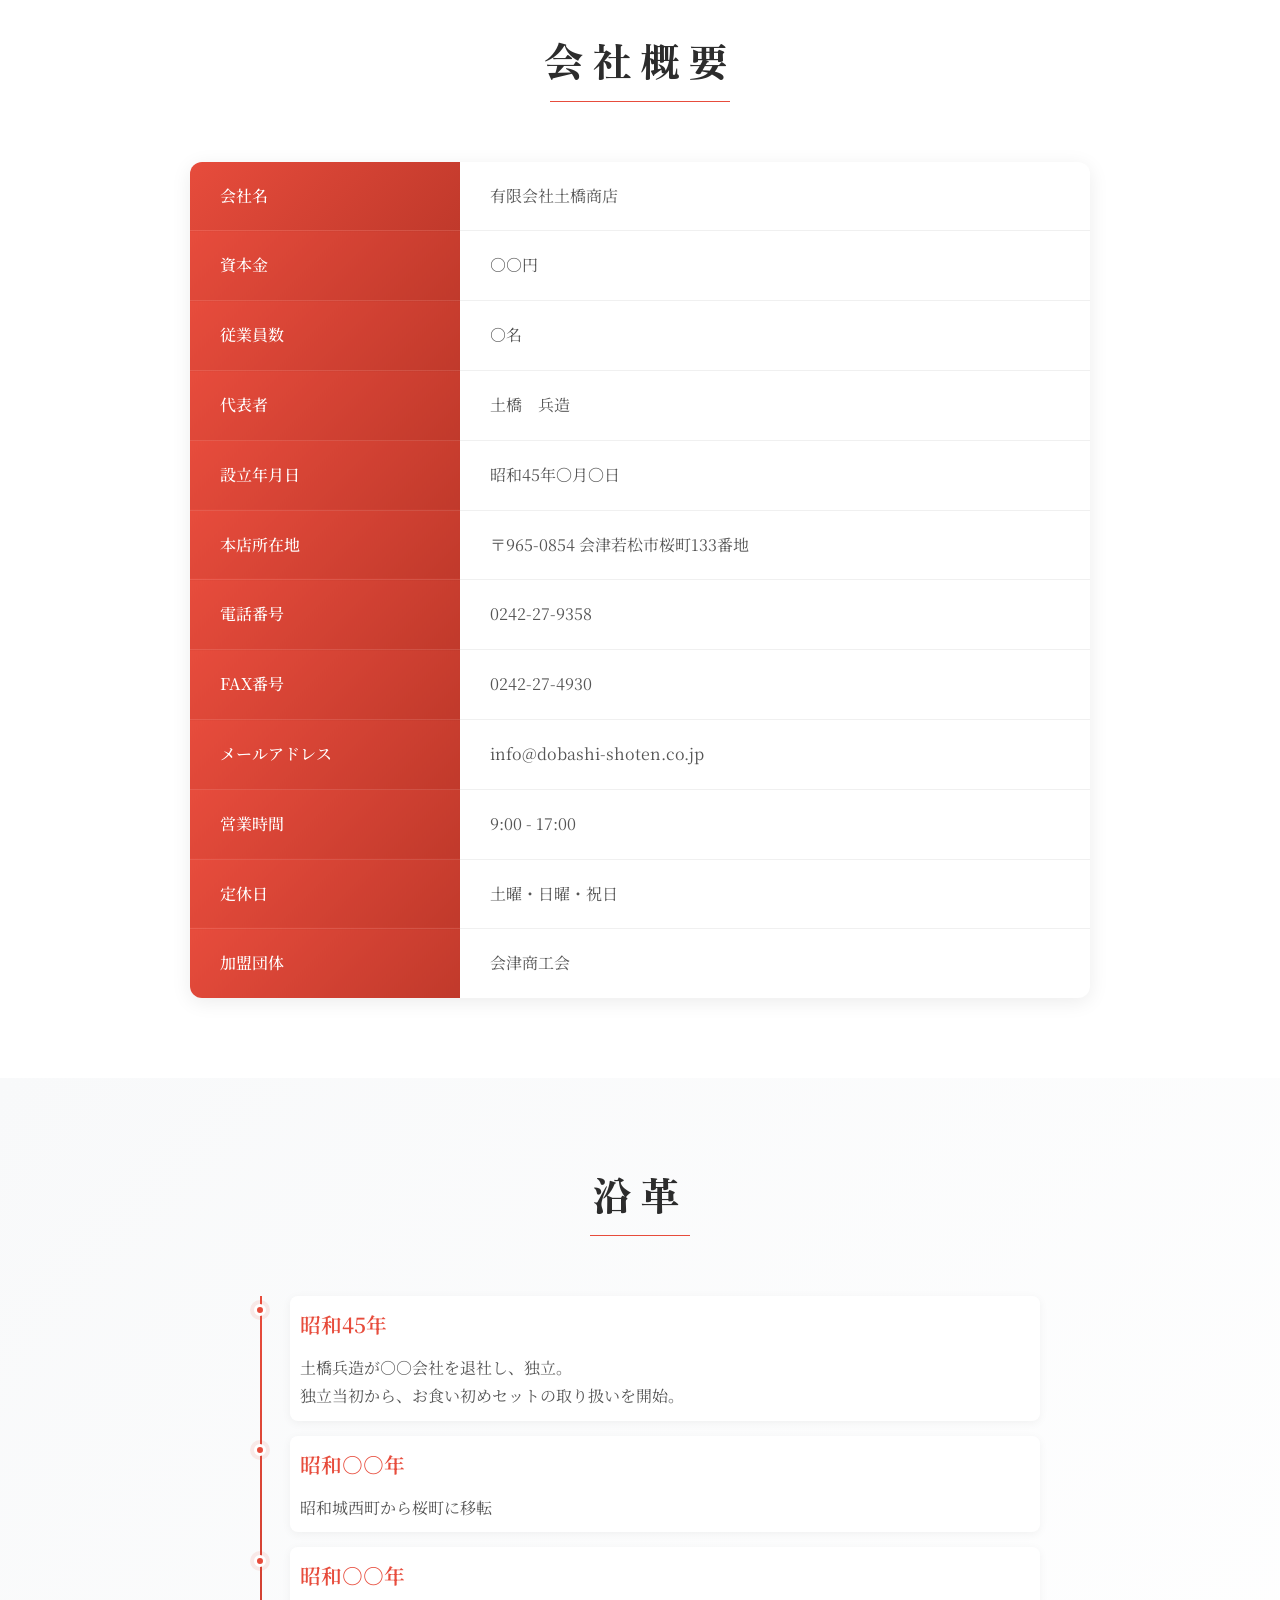
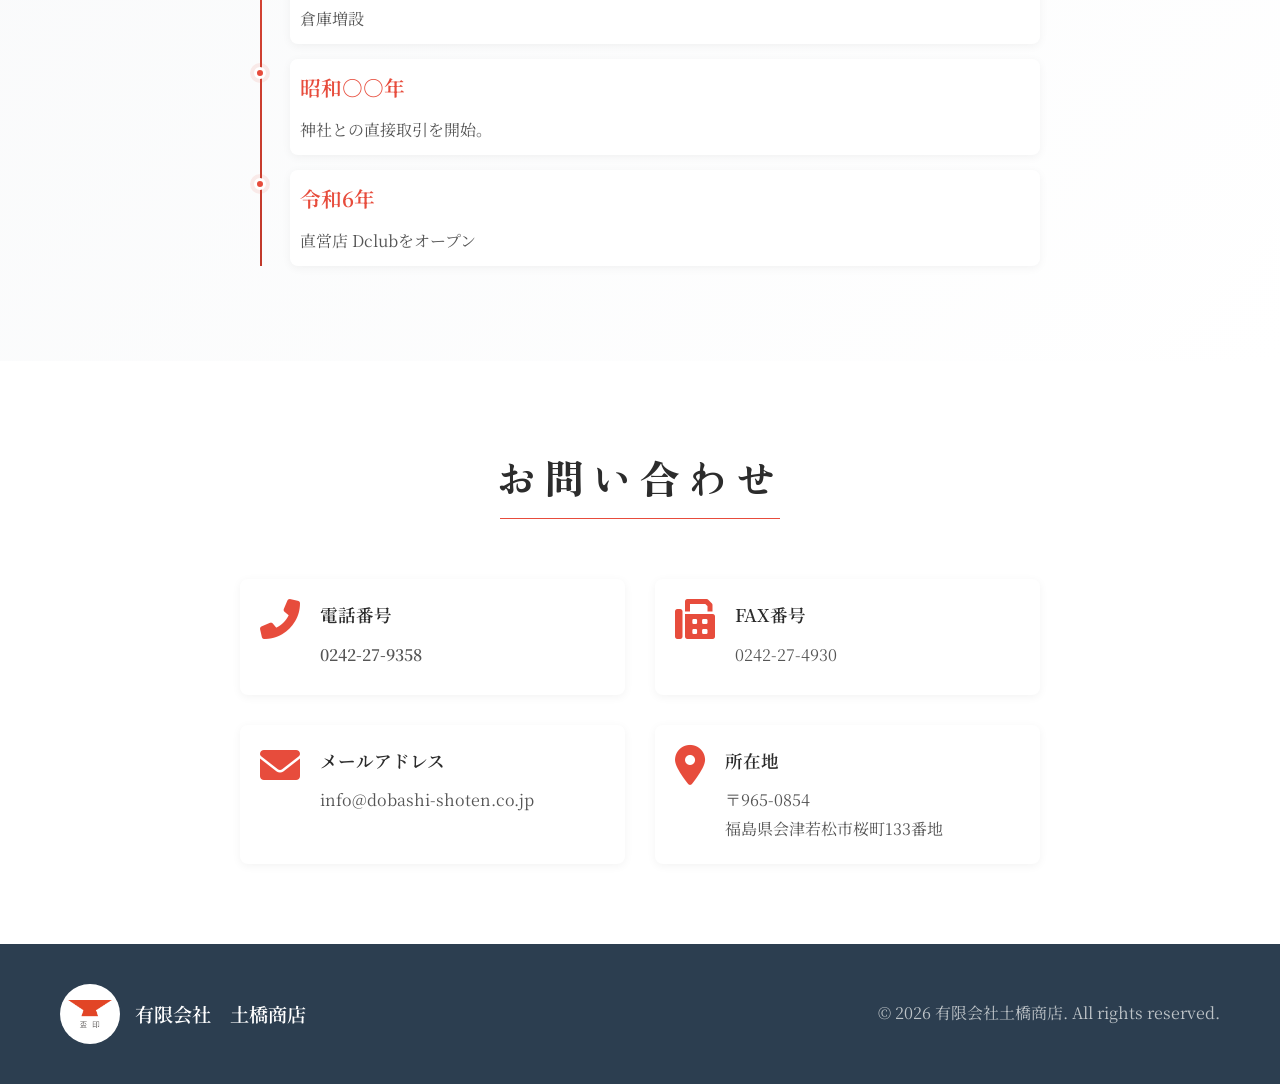
==== commit 5c866591: "ヒーローセクションの挙動変更および、土橋商店の文字色変更など、軽微修正" ====
--- a/dobashi-shoten/index.html
+++ b/dobashi-shoten/index.html
@@ -100,17 +100,17 @@
         </div>
         <div class="message-content-center">
           <p class="message-description">
-            土橋商店は、会津の地で約50年にわたり、漆器の卸・販売を続けております。関西のXXに入社し、修業を積み、～～という思いから、独立しました。その際に、XXの○○社長から紹介頂いたのが、お食い初めセットでした。
+            土橋商店は、会津の地で50年以上にわたり、漆器の卸売販売を続けております。
           </p>
           <p class="message-description">
-            主に神社で用いられる神事用漆器やお食い初めの器など、人生の節目や祈りの場に寄り添う器をお届けすることが、～でした。
+            お食い初めを始めとする人生の晴れの日だけでなく、何気ない日常生活の中の彩りとしても、また人生に寄り添う器をお届けしています。
+            会津漆器は多くの職人の手を経て完成する日本のものづくりの結晶です。
           </p>
           <p class="message-description">
-            会津漆器は、多くの職人の手を経て完成する、日本のものづくりの結晶です。<br />
-            私たちは、その背景にある技と想いを大切にしながら、品質と信頼を第一に、長く安心してお使いいただける漆器を提供して参りたいと思います。
+            私たちはその背景にある技術と思いを大切にしながら、ライフスタイルや食生活の変化に合った漆器の提案により、漆の持つ耐久性や触感視覚的な美しさを伝え、伝統文化の継承と地域の発展につながる努力をして参ります。
           </p>
           <p class="message-description">
-            会津漆器の価値を誠実に伝え、時代に応じたかたちで次の世代へつないでまいります。
+            様々な様式が変わっていく昨今、それでも変わらない人と人の縁や家族の絆をはぐくみながら、人とのつながりを大切に、そんな思いで、品質と信頼を第一に長くお使いいただける漆器を提供して参ります。
           </p>
           <p class="message-signature">
             有限会社 土橋商店<br />
--- a/dobashi-shoten/style.css
+++ b/dobashi-shoten/style.css
@@ -154,14 +154,14 @@
 }
 
 .logo-wrap:hover {
-  transform: scale(1.1) rotate(5deg);
+  transform: scale(1.1) rotate(-7deg);
 }
 
 .company-name {
   font-family: "Zen Antique", serif;
   font-size: 1.5rem;
   font-weight: 400;
-  color: #e74c3c;
+  color: #2c2c2c;
   letter-spacing: 0.1em;
 }
 
@@ -220,6 +220,9 @@
   min-height: 100vh;
   display: flex;
   align-items: center;
+  justify-content: center;
+  gap: 40px;
+  padding: 0 50px;
   position: relative;
   background: linear-gradient(135deg, #fafafa 0%, #f5f5f5 100%);
   overflow: hidden;
@@ -237,10 +240,8 @@
 }
 
 .hero-content {
-  flex: 1;
   max-width: 600px;
   z-index: 2;
-  padding-left: 50px;
 }
 
 .hero-title {
@@ -268,7 +269,7 @@
 
 .title-line.main-title {
   font-size: 4.5rem;
-  color: #e74c3c;
+  color: #2c2c2c;
   animation-delay: 0.5s;
   position: relative;
 }
@@ -366,11 +367,11 @@
 }
 
 .hero-image {
-  flex: 1;
   display: flex;
   justify-content: center;
   align-items: center;
   position: relative;
+  z-index: 2;
 }
 
 .floating-image {
@@ -1006,10 +1007,10 @@
     flex-direction: column;
     text-align: center;
     padding: 100px 20px 50px;
+    gap: 0;
   }
 
   .hero-content {
-    padding-left: 0;
     margin-bottom: 40px;
   }
 
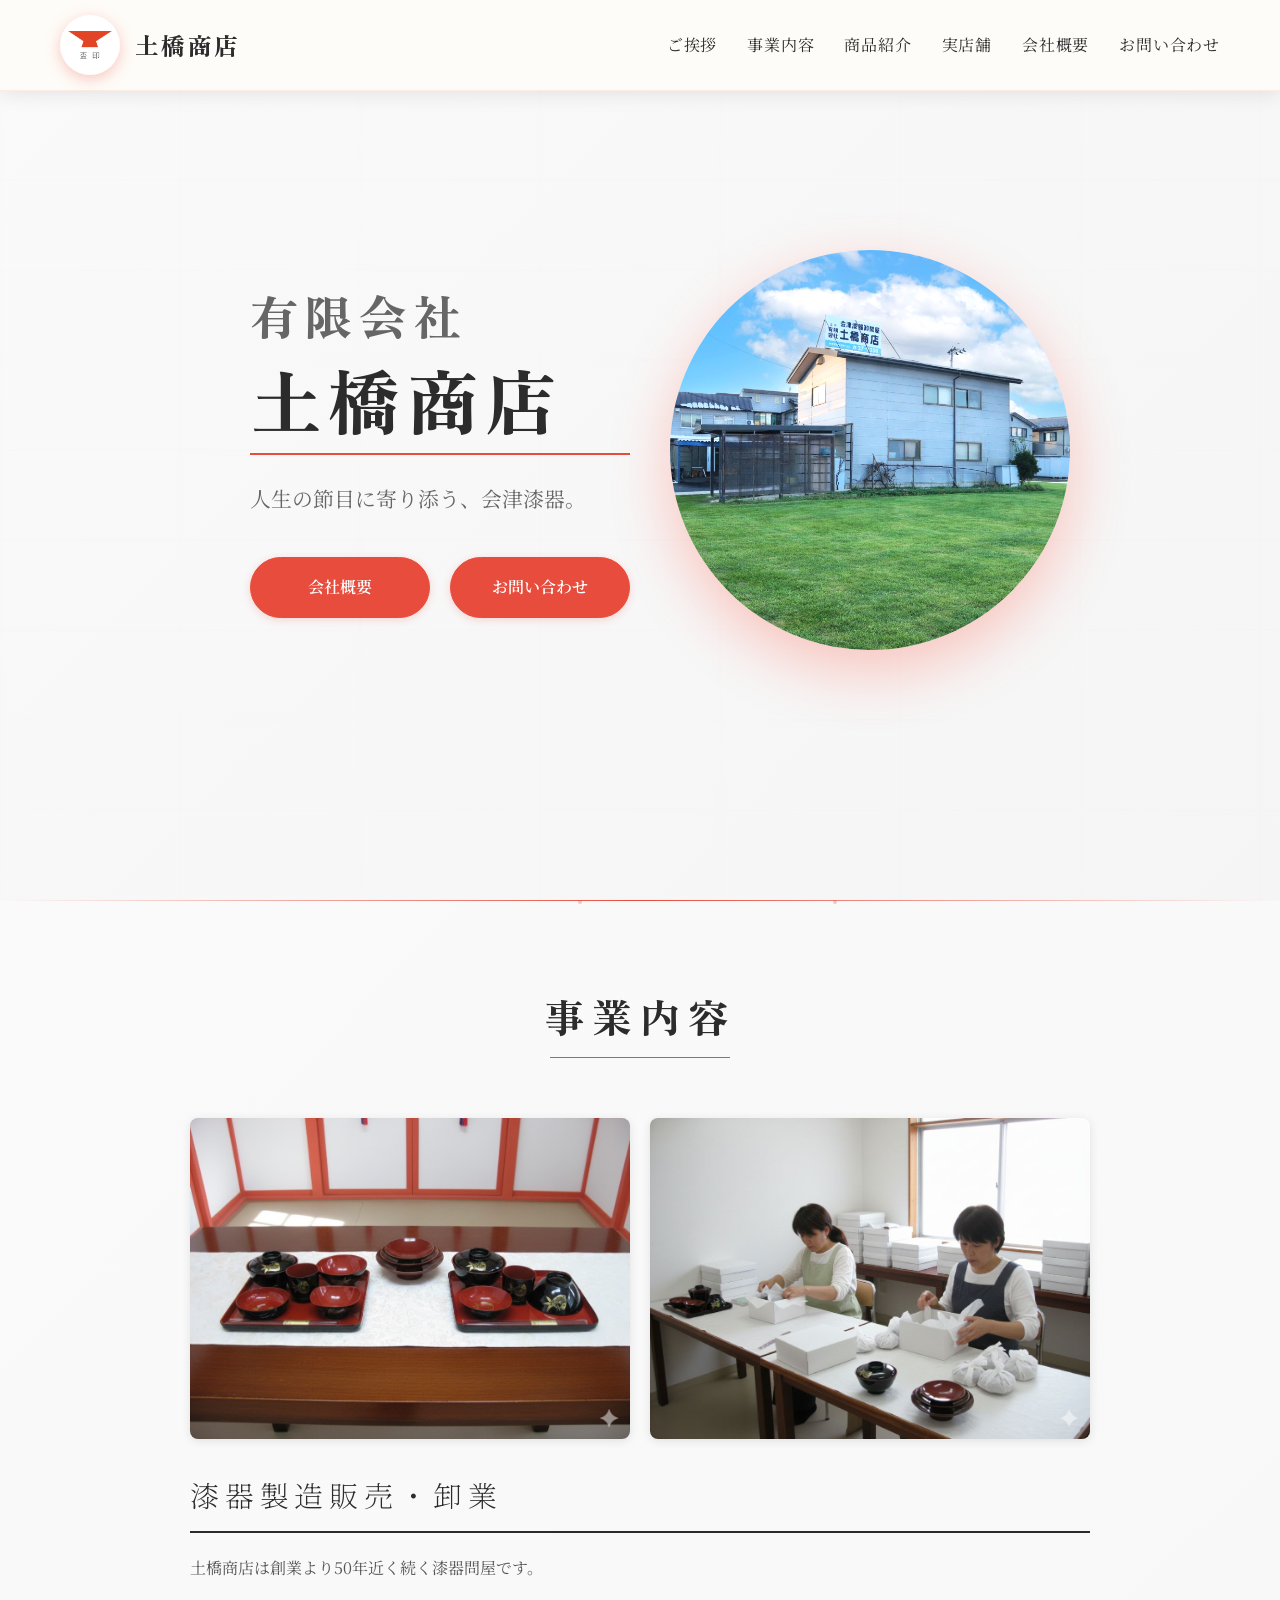
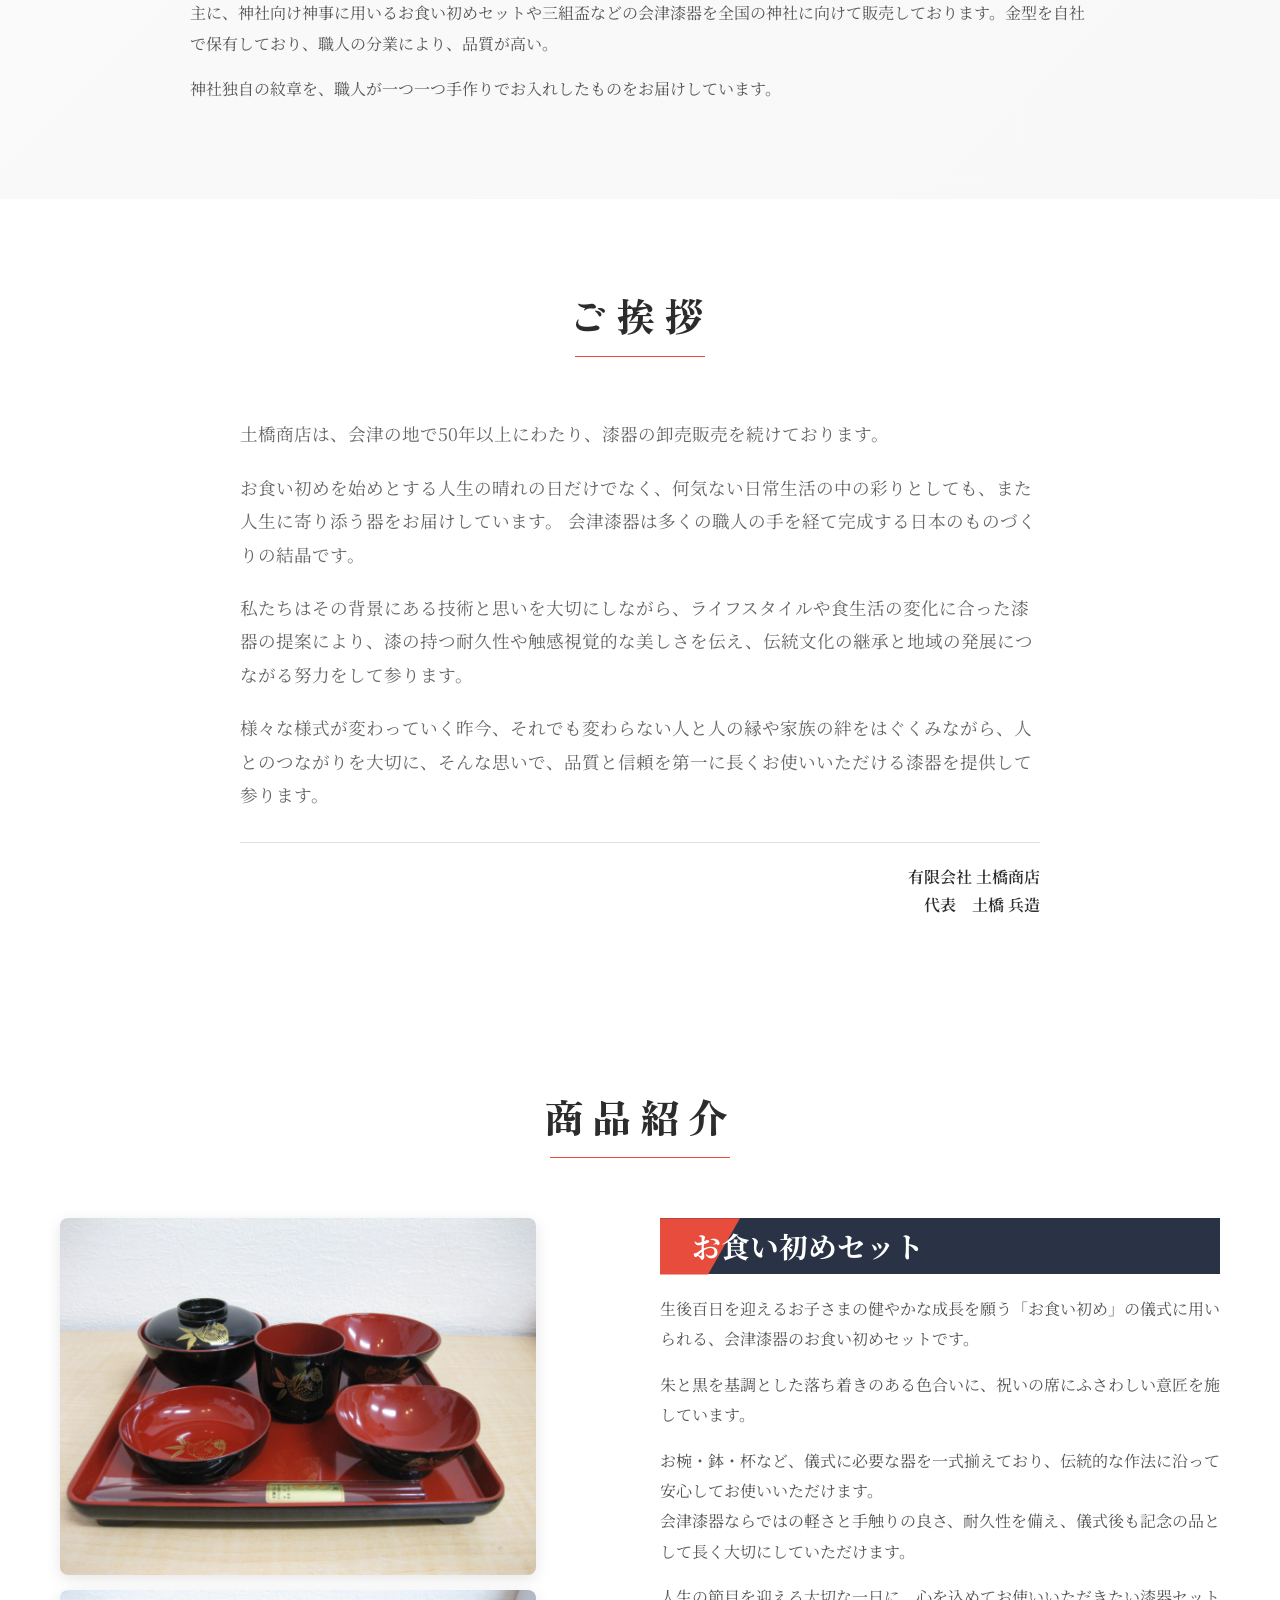
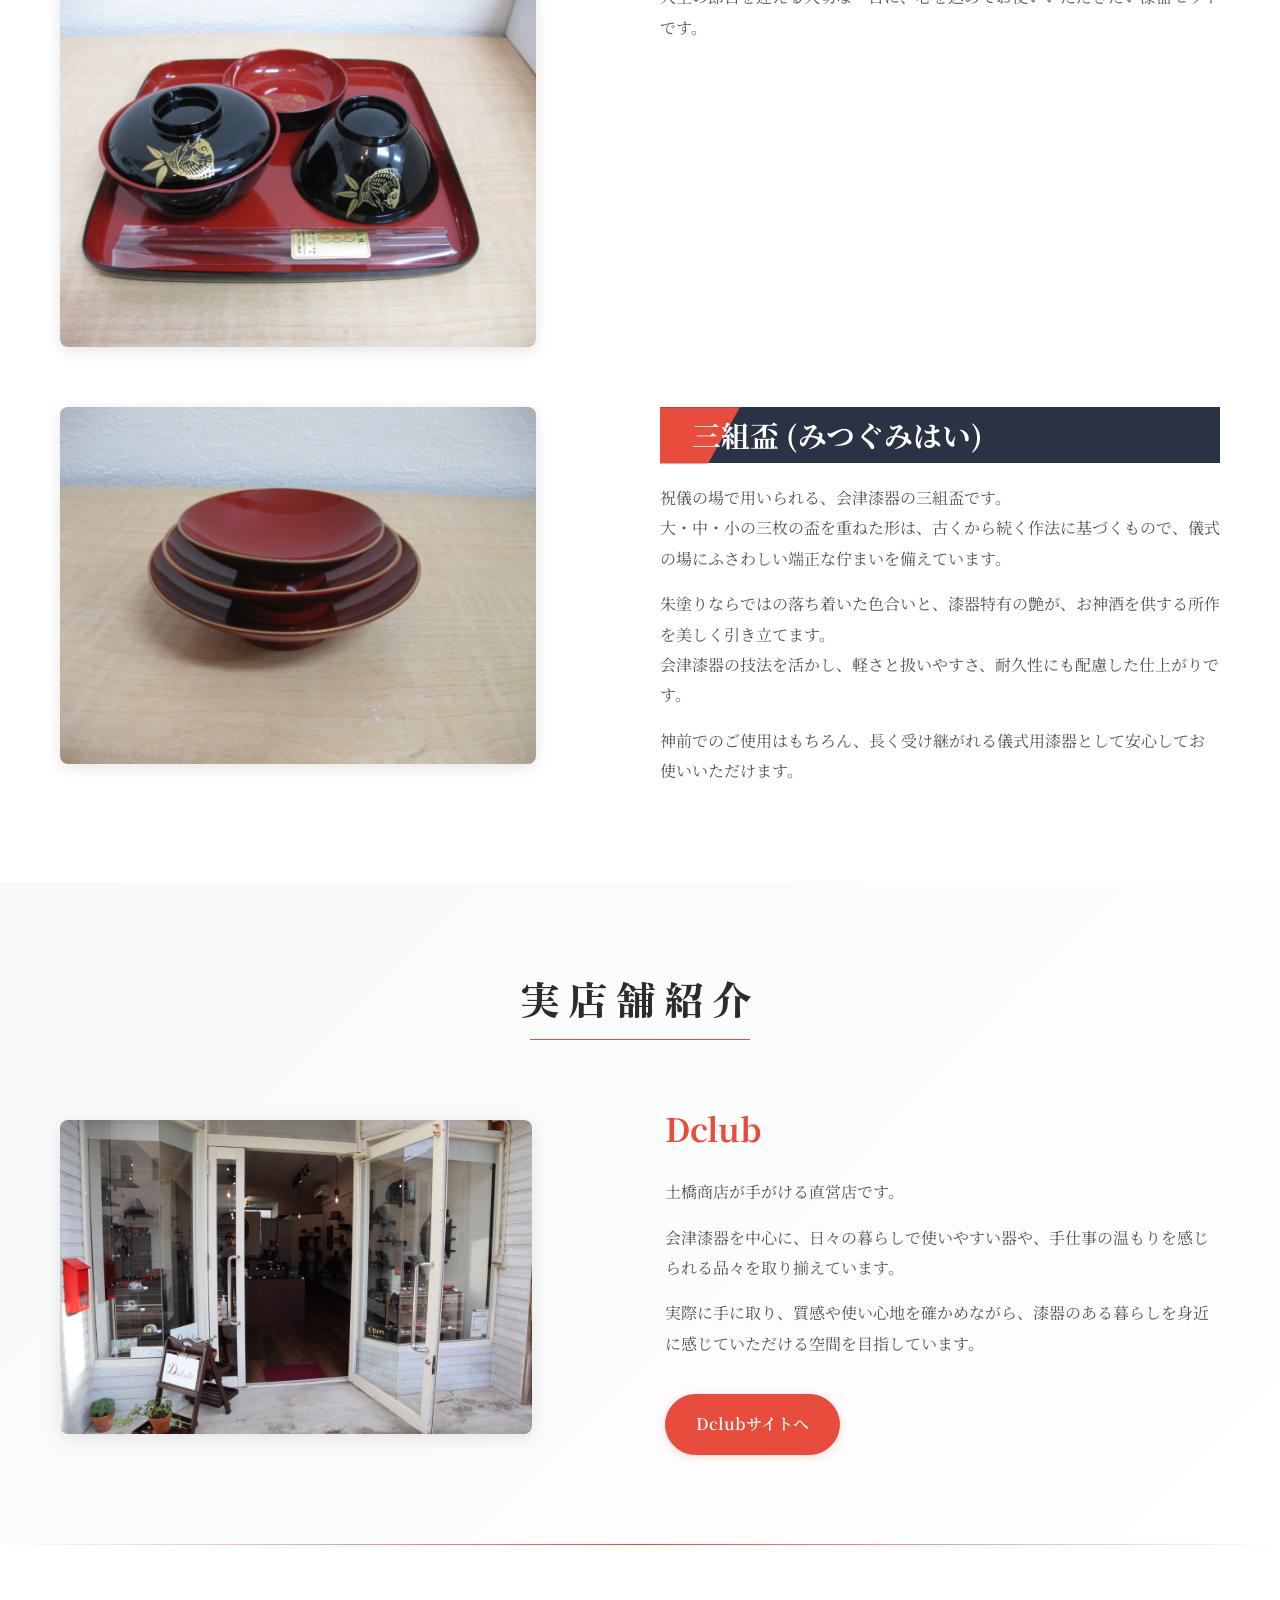
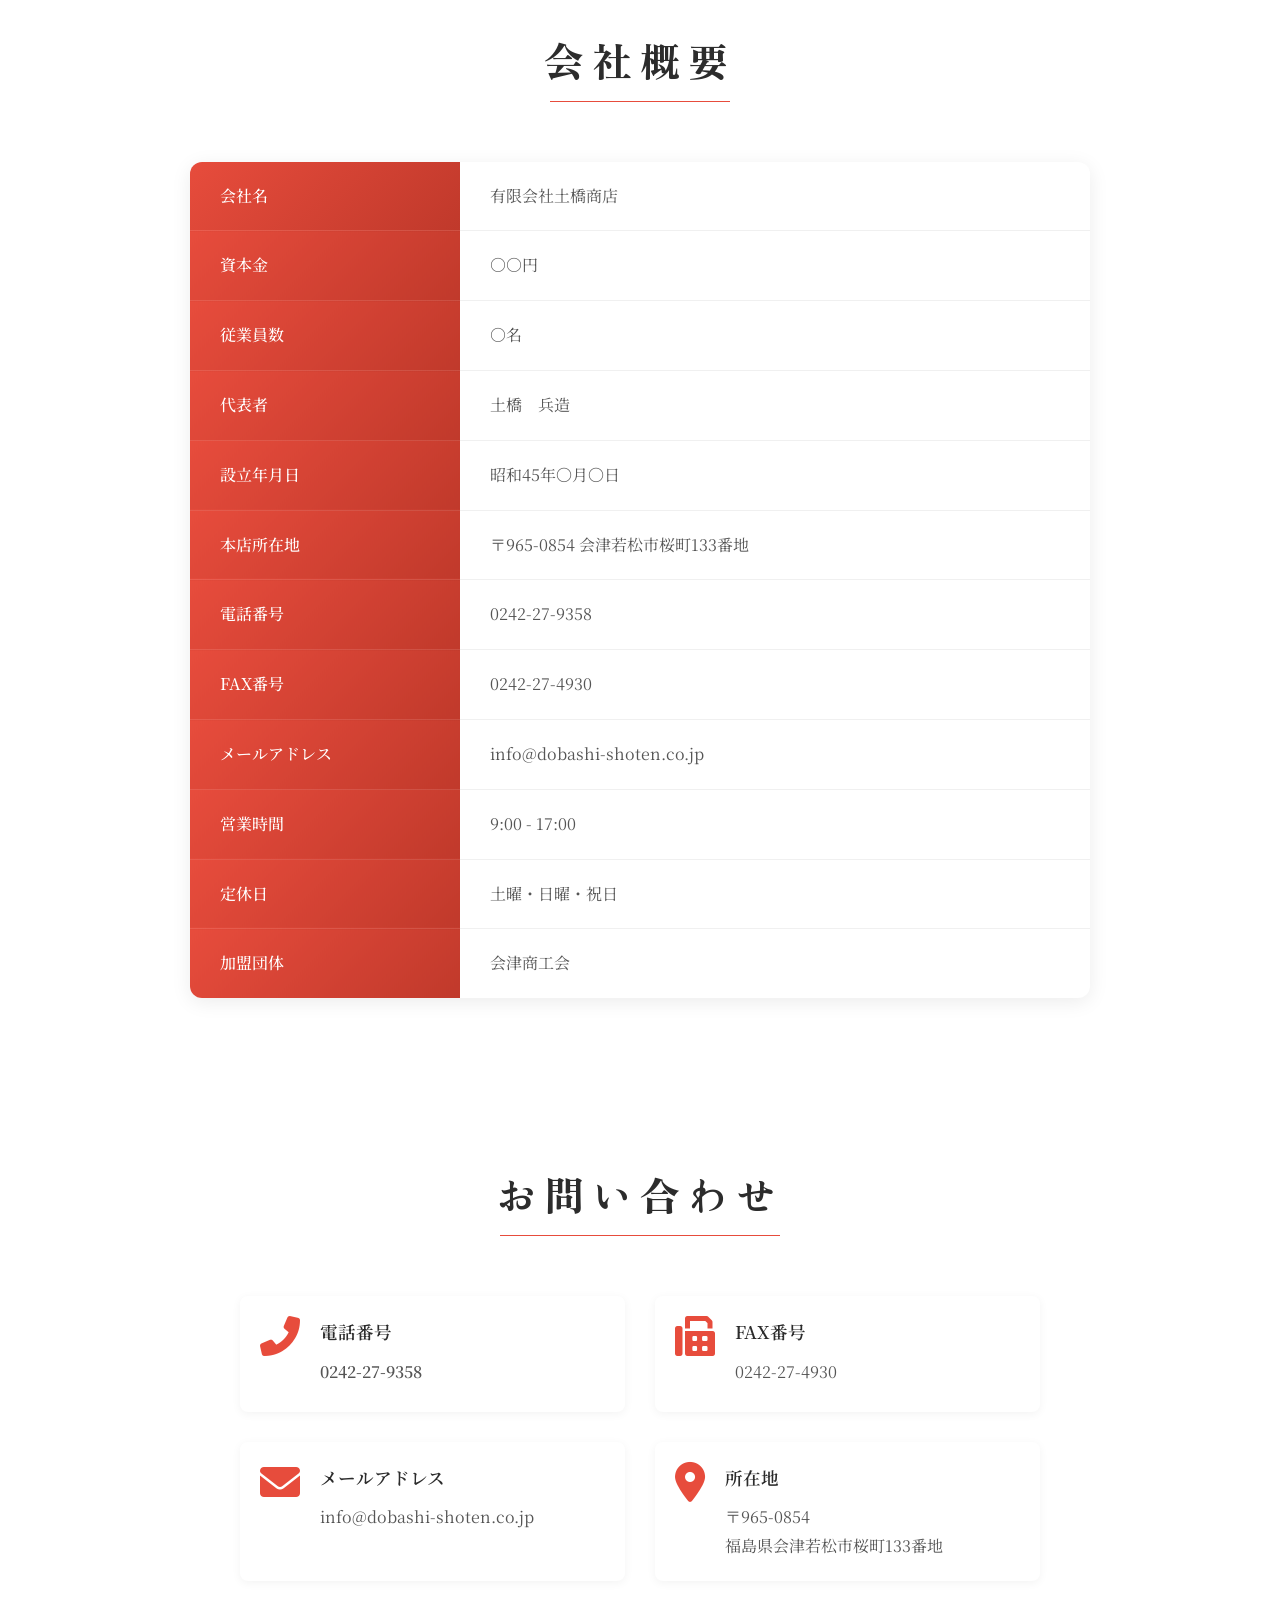
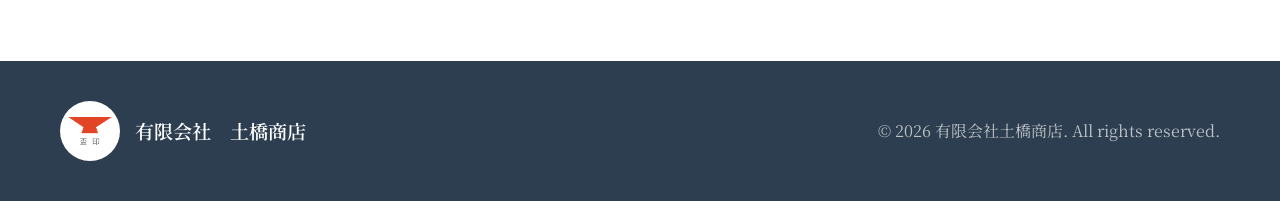
==== commit 331dacbb: "沿革を削除" ====
--- a/dobashi-shoten/index.html
+++ b/dobashi-shoten/index.html
@@ -276,7 +276,7 @@
       </div>
     </section>
 
-    <!-- 沿革 -->
+    <!-- 沿革
     <section class="section history-section">
       <div class="container">
         <div class="section-header">
@@ -326,6 +326,7 @@
         </div>
       </div>
     </section>
+    -->
 
     <!-- お問い合わせ -->
     <section id="contact" class="section contact-section">
--- a/dobashi-shoten/style.css
+++ b/dobashi-shoten/style.css
@@ -1102,7 +1102,7 @@
   }
 }
 
-/* 沿革セクション */
+/* 沿革セクション（現在非表示）
 .history-section {
   background: linear-gradient(135deg, #f8f9fa 0%, #ffffff 100%);
 }
@@ -1181,6 +1181,7 @@
   color: #555;
   line-height: 1.8;
 }
+*/
 
 /* 商品紹介セクション */
 .products-section {
@@ -1399,18 +1400,20 @@
   border-top: 1px solid #e0e0e0;
 }
 
+/* fadeInLeft: 沿革セクション用（現在非表示）
 @keyframes fadeInLeft {
   to {
     opacity: 1;
     transform: translateX(0);
   }
 }
+*/
 
 /* レスポンシブ対応 */
 @media (max-width: 768px) {
-  .history-timeline {
+  /* .history-timeline {
     padding-left: 40px;
-  }
+  } */
 
   .product-card {
     grid-template-columns: 1fr;
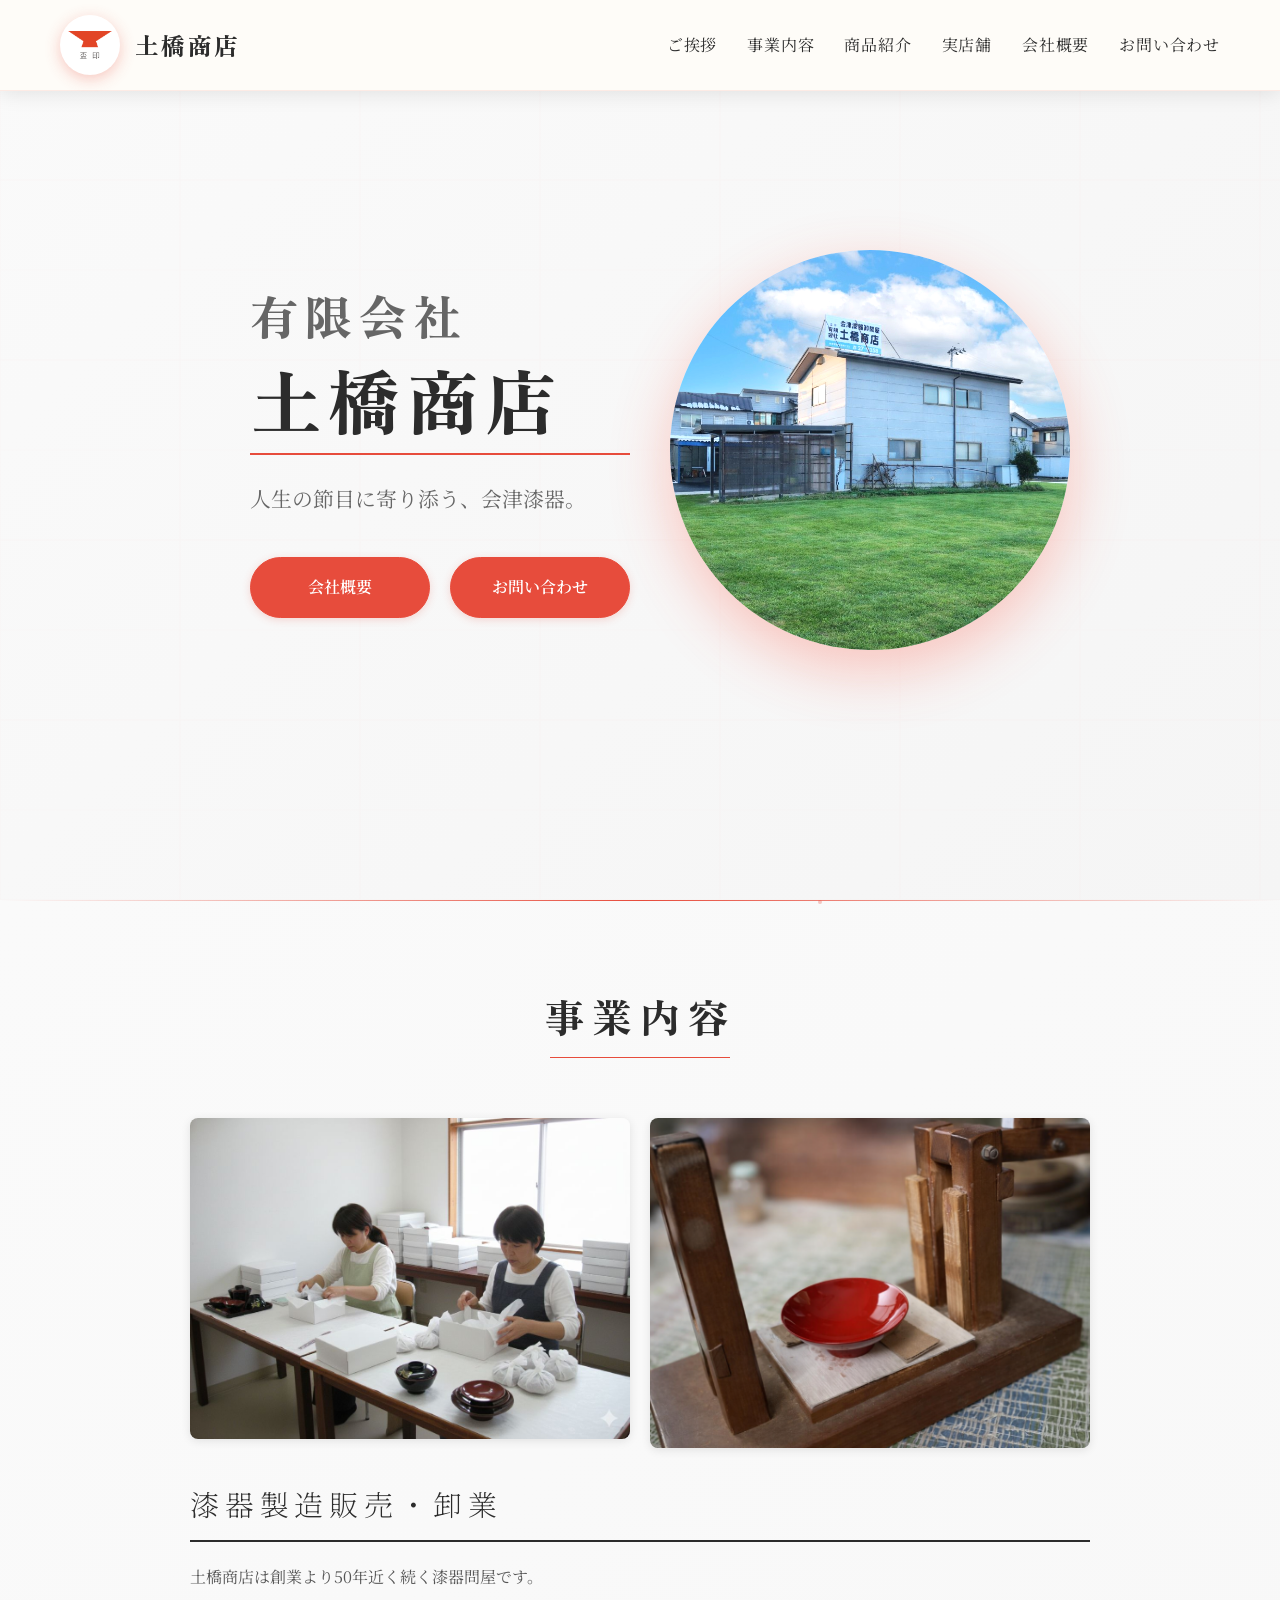
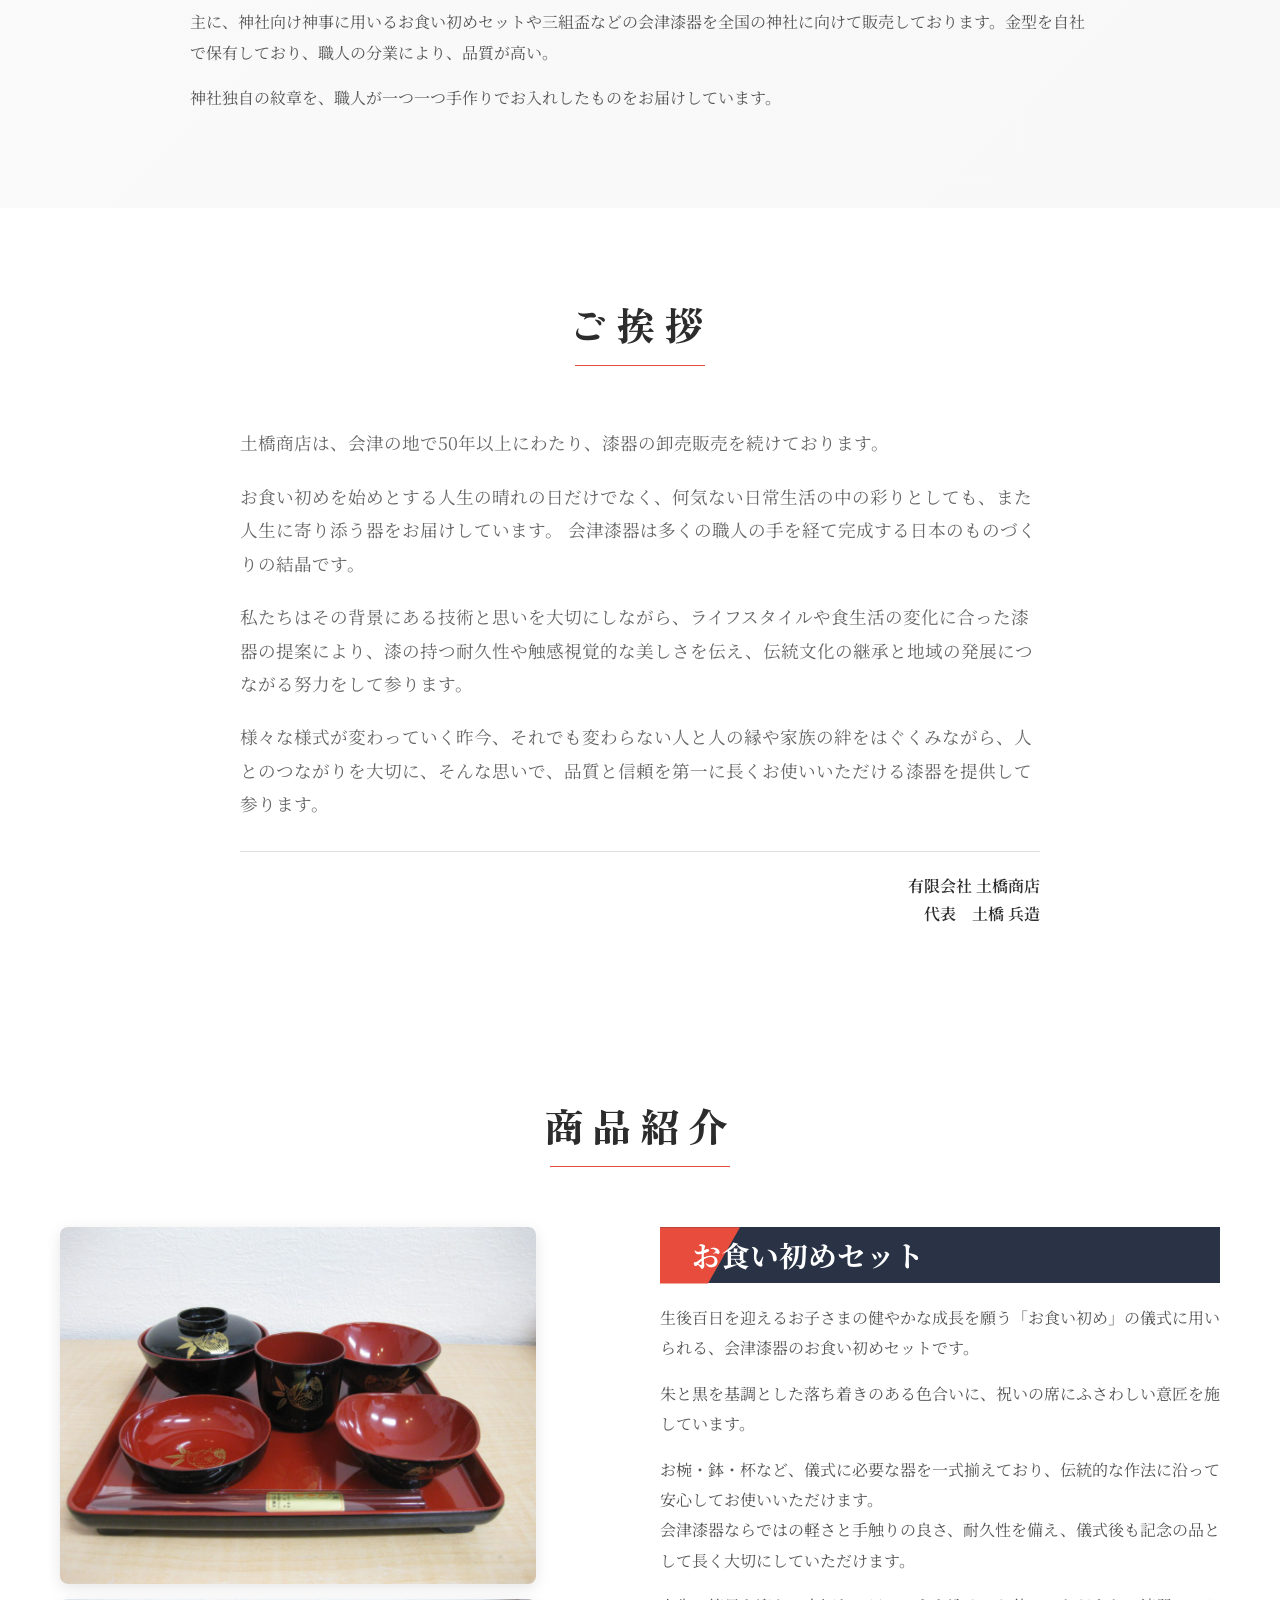
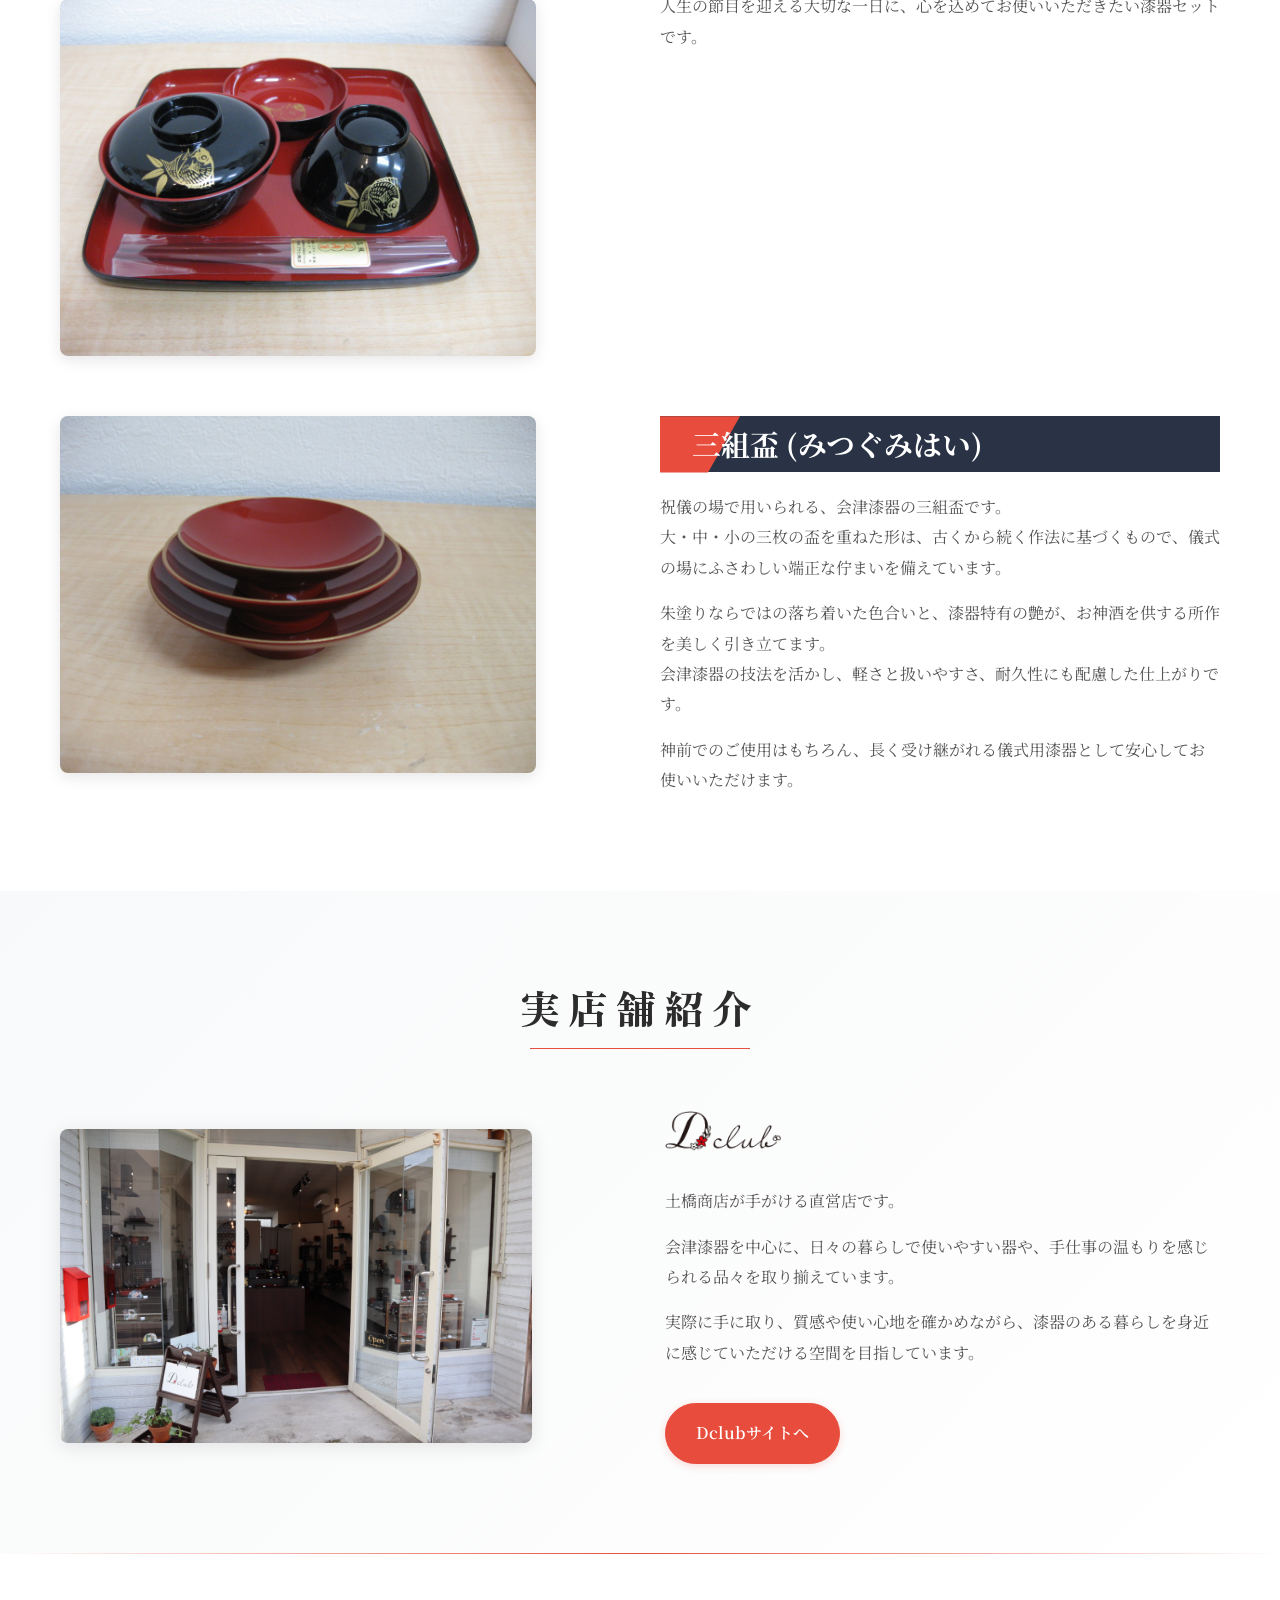
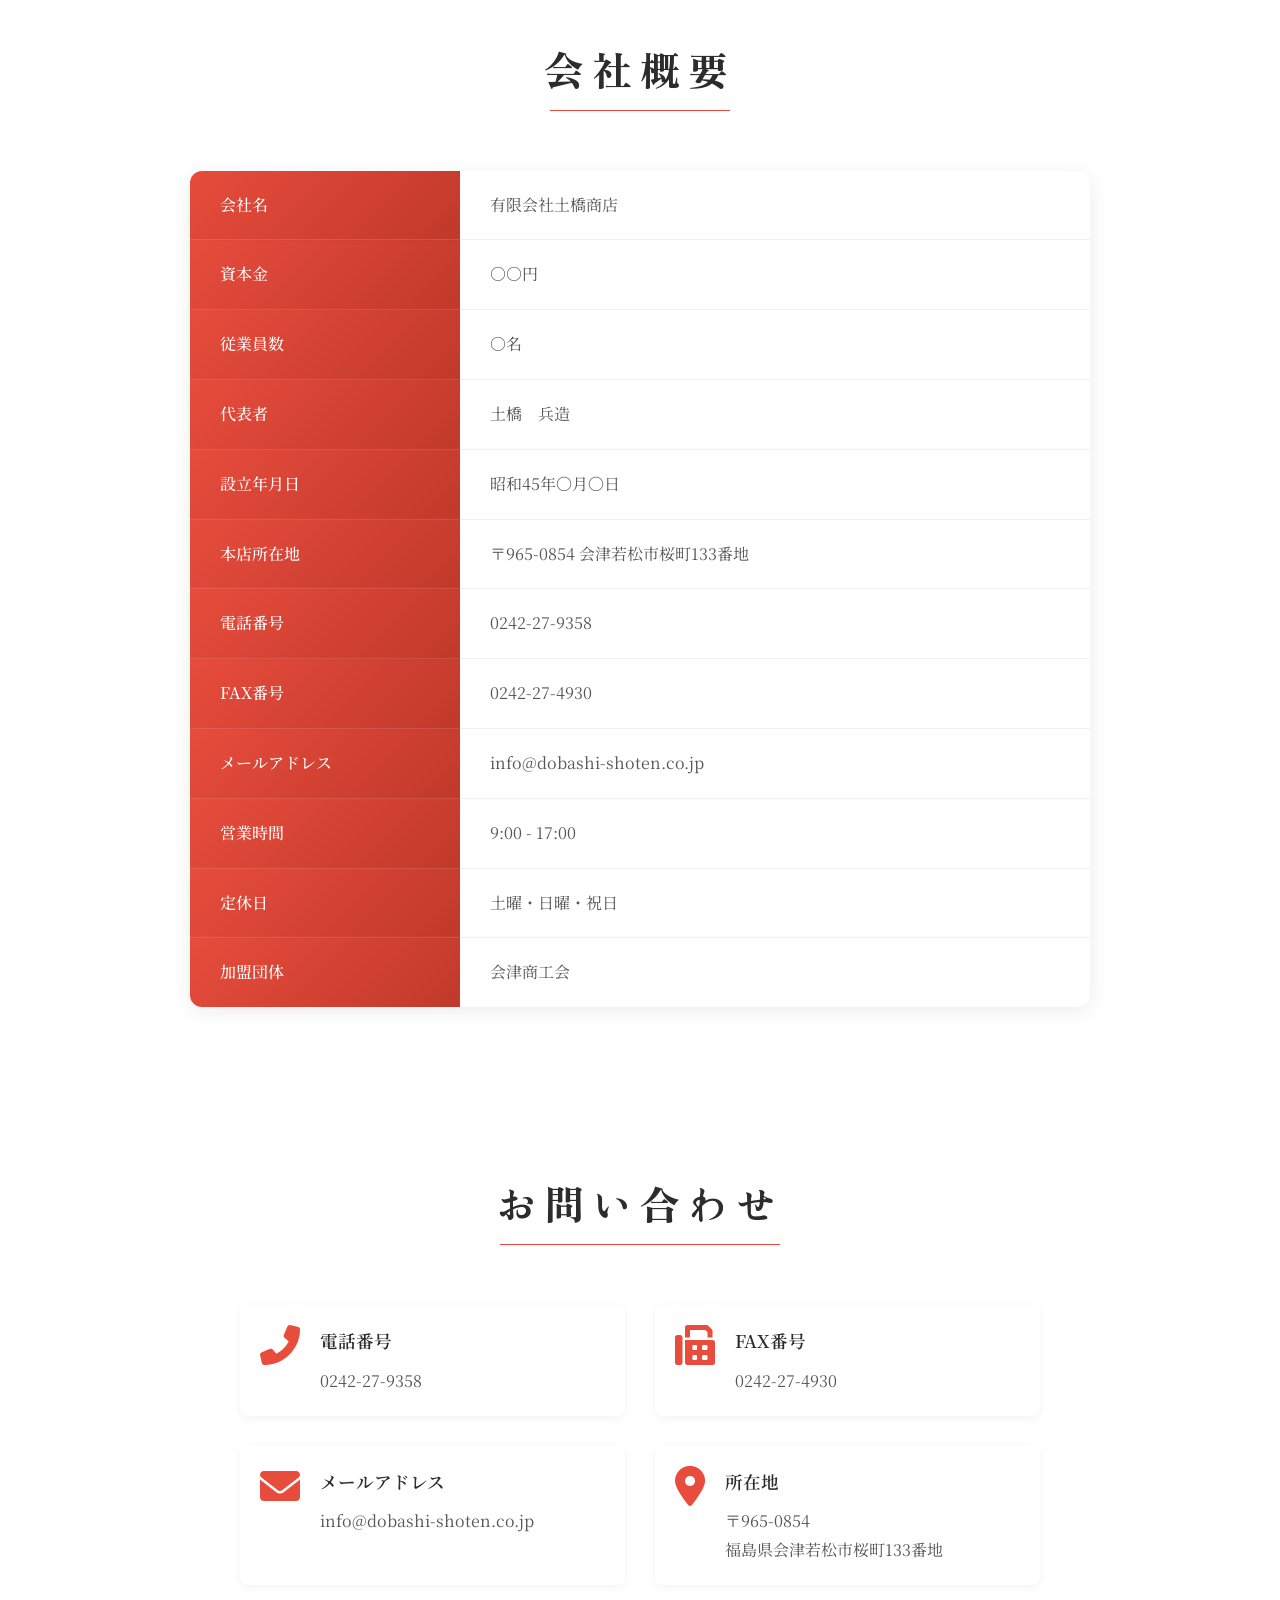
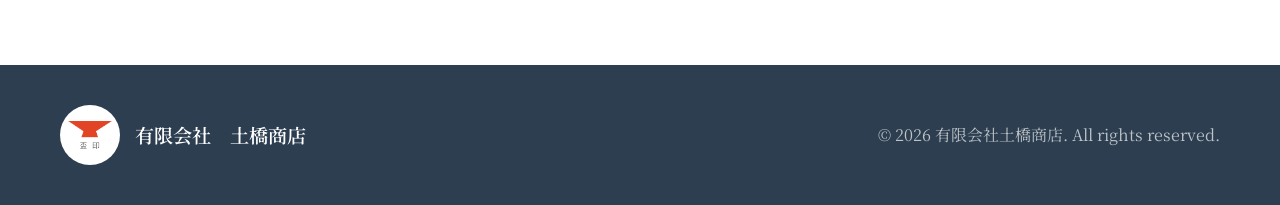
==== commit 7c2f2121: "写真差し替え" ====
--- a/dobashi-shoten/index.html
+++ b/dobashi-shoten/index.html
@@ -73,8 +73,8 @@
         <div class="services-content">
           <!-- <div class="service-main"> -->
           <div class="service-images">
-            <img src="img/dobashi04.jpg" alt="漆器製造" class="service-img" />
-            <img src="img/dobashi05.jpg" alt="漆器販売" class="service-img" />
+            <img src="img/dobashi05.jpg" alt="漆器製造" class="service-img" />
+            <img src="img/urushi_jig.png" alt="漆器販売" class="service-img" />
           </div>
           <div class="service-text">
             <h3>漆器製造販売・卸業</h3>
@@ -193,7 +193,7 @@
             <img src="img/dobashi03.JPG" alt="Dclub店舗" class="shop-img" />
           </div>
           <div class="shop-text">
-            <h3>Dclub</h3>
+            <h3><img src="img/dclub_logo.png" alt="Dclub" class="dclub-logo"></h3>
             <p>土橋商店が手がける直営店です。</p>
             <p>
               会津漆器を中心に、日々の暮らしで使いやすい器や、手仕事の温もりを感じられる品々を取り揃えています。
@@ -341,7 +341,7 @@
               <i class="fas fa-phone-alt"></i>
               <div>
                 <h4>電話番号</h4>
-                <p class="phone-number">0242-27-9358</p>
+                <p>0242-27-9358</p>
               </div>
             </div>
             <div class="contact-method">
--- a/dobashi-shoten/style.css
+++ b/dobashi-shoten/style.css
@@ -992,7 +992,7 @@
   }
 
   .hamburger.active span:nth-child(1) {
-    transform: rotate(45deg) translateY(9px) translateX(0px);
+    transform: rotate(45deg) translateY(10px) translateX(0px);
   }
 
   .hamburger.active span:nth-child(2) {
@@ -1000,7 +1000,7 @@
   }
 
   .hamburger.active span:nth-child(3) {
-    transform: rotate(-45deg) translateY(-9px) translateX(0px);
+    transform: rotate(-45deg) translateY(-10px) translateX(0px);
   }
 
   .hero {
@@ -1280,6 +1280,11 @@
   margin-bottom: 20px;
 }
 
+.dclub-logo {
+  height: 40px;
+  width: auto;
+}
+
 .shop-text p {
   color: #555;
   margin-bottom: 15px;
@@ -1484,6 +1489,7 @@
   .product-content h3 {
     order: 1;
     margin-bottom: 20px;
+    align-self: center; /* ★追加：中央配置にする */
   }
 
   .product-images {
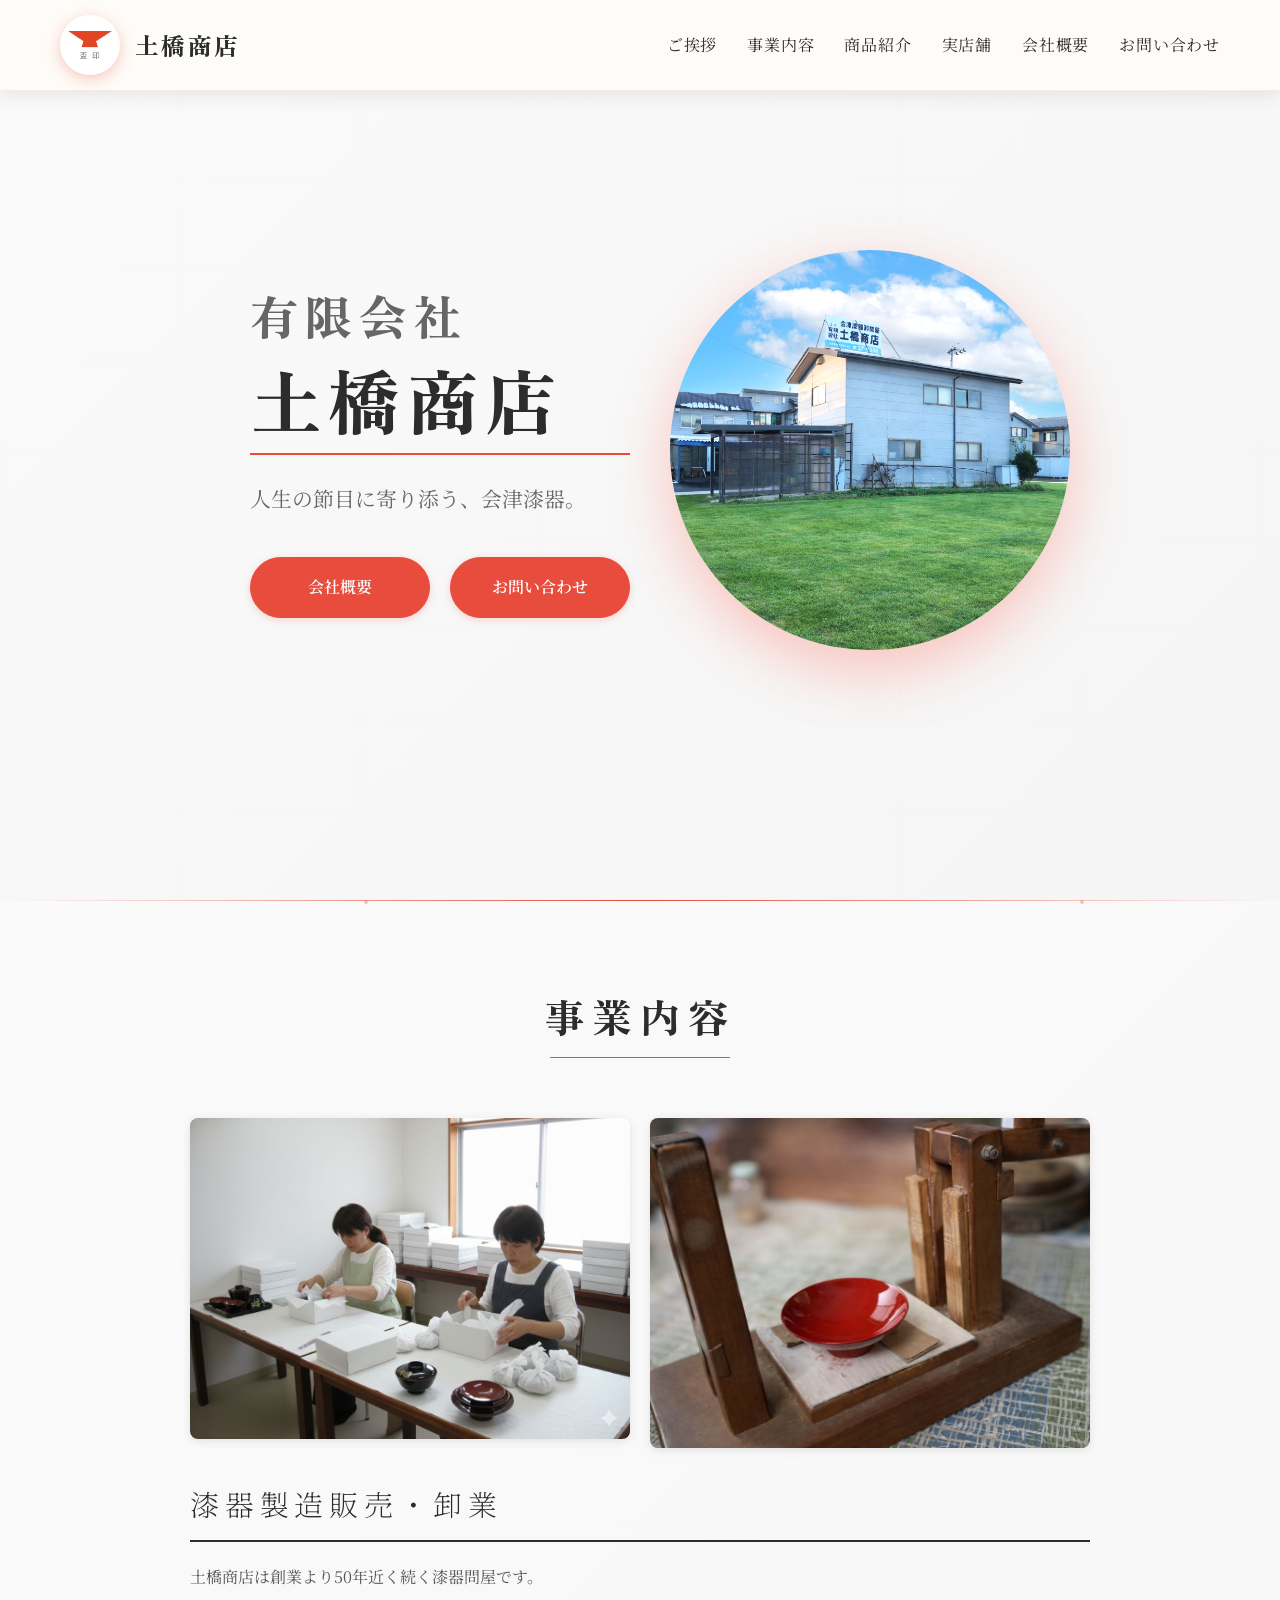
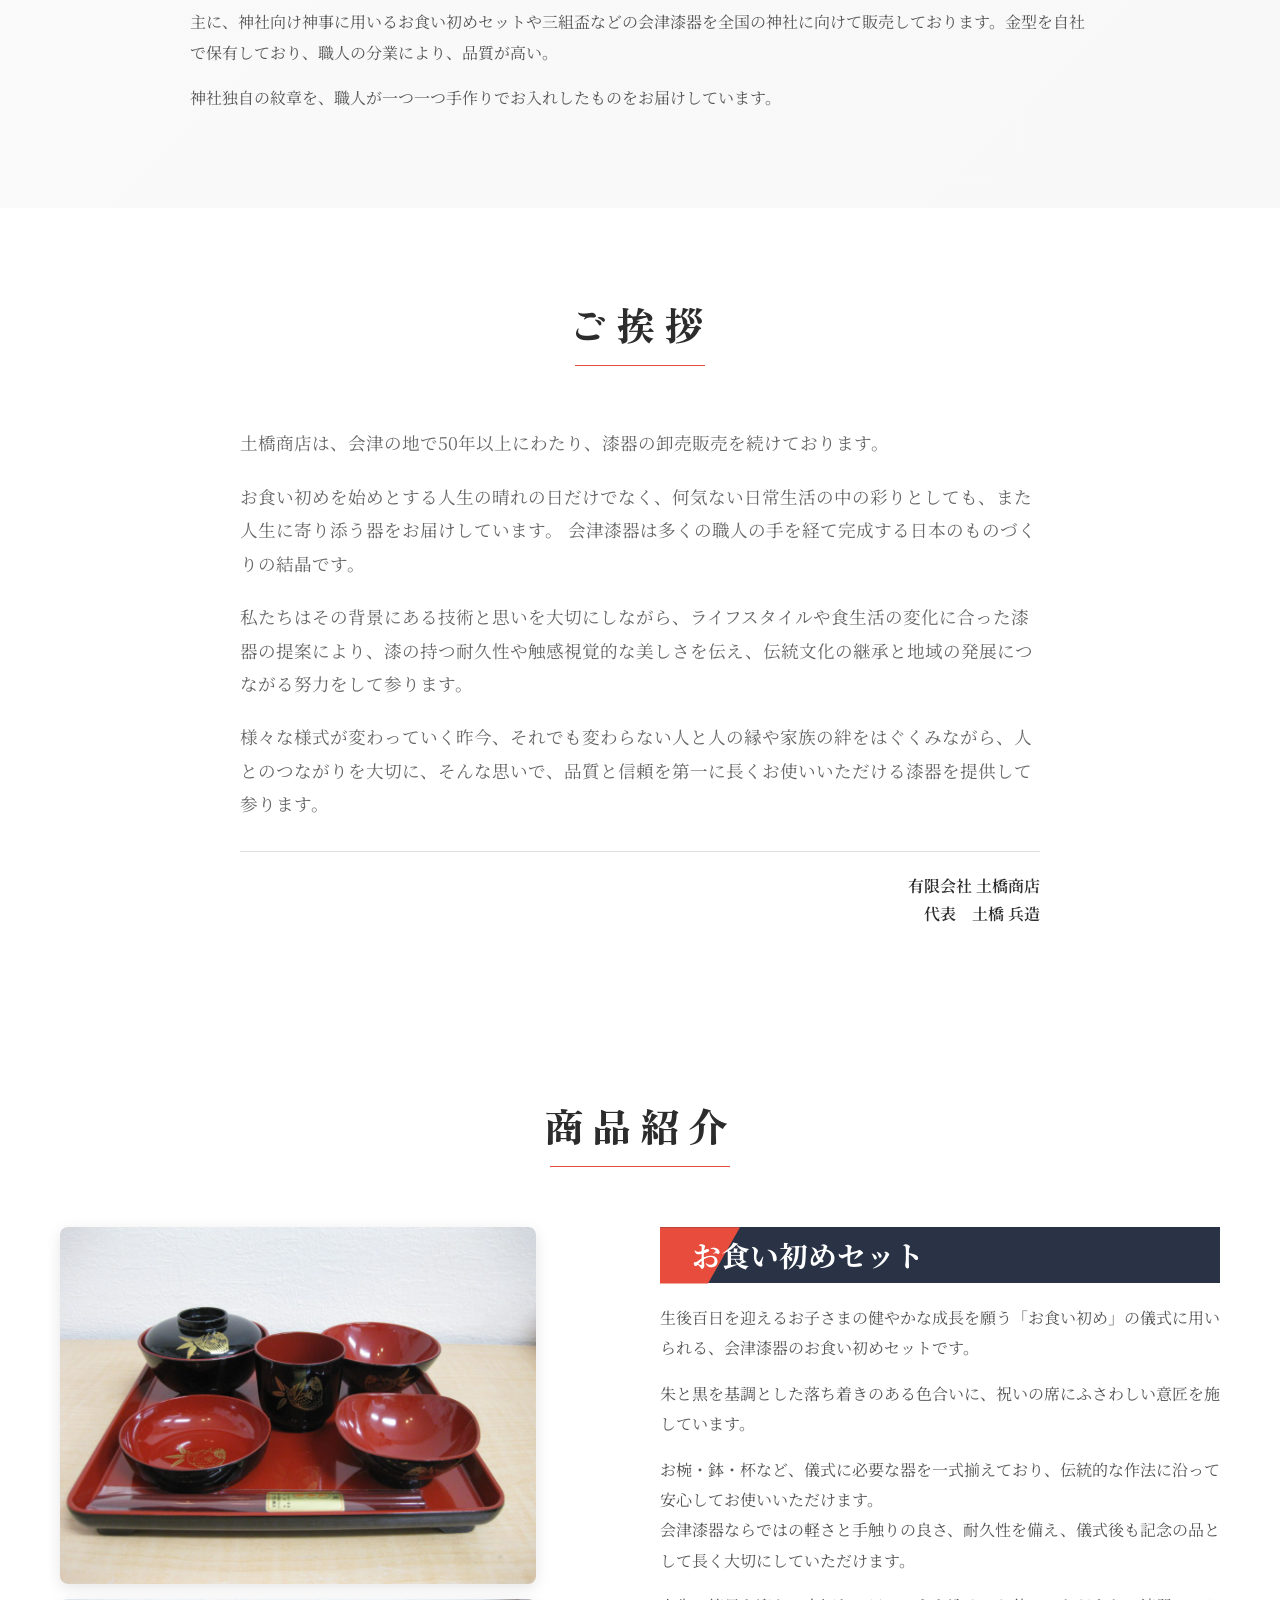
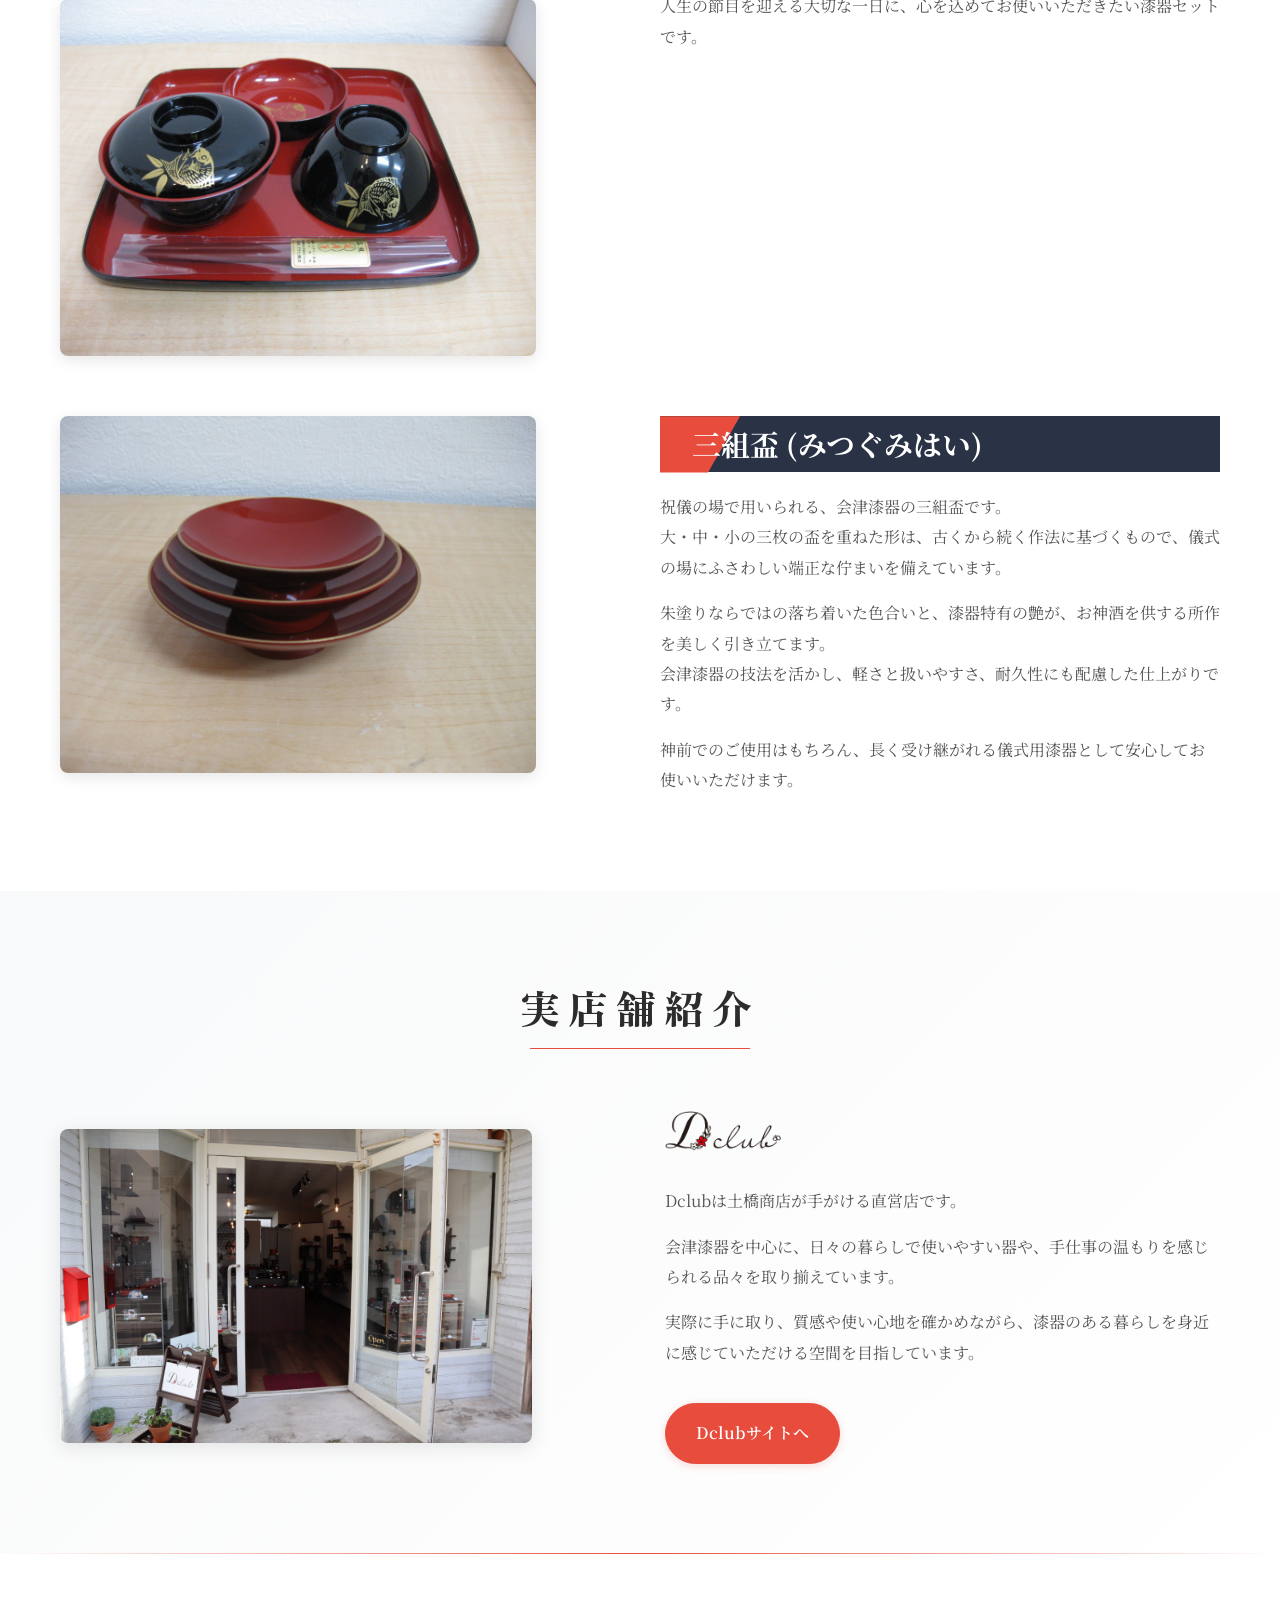
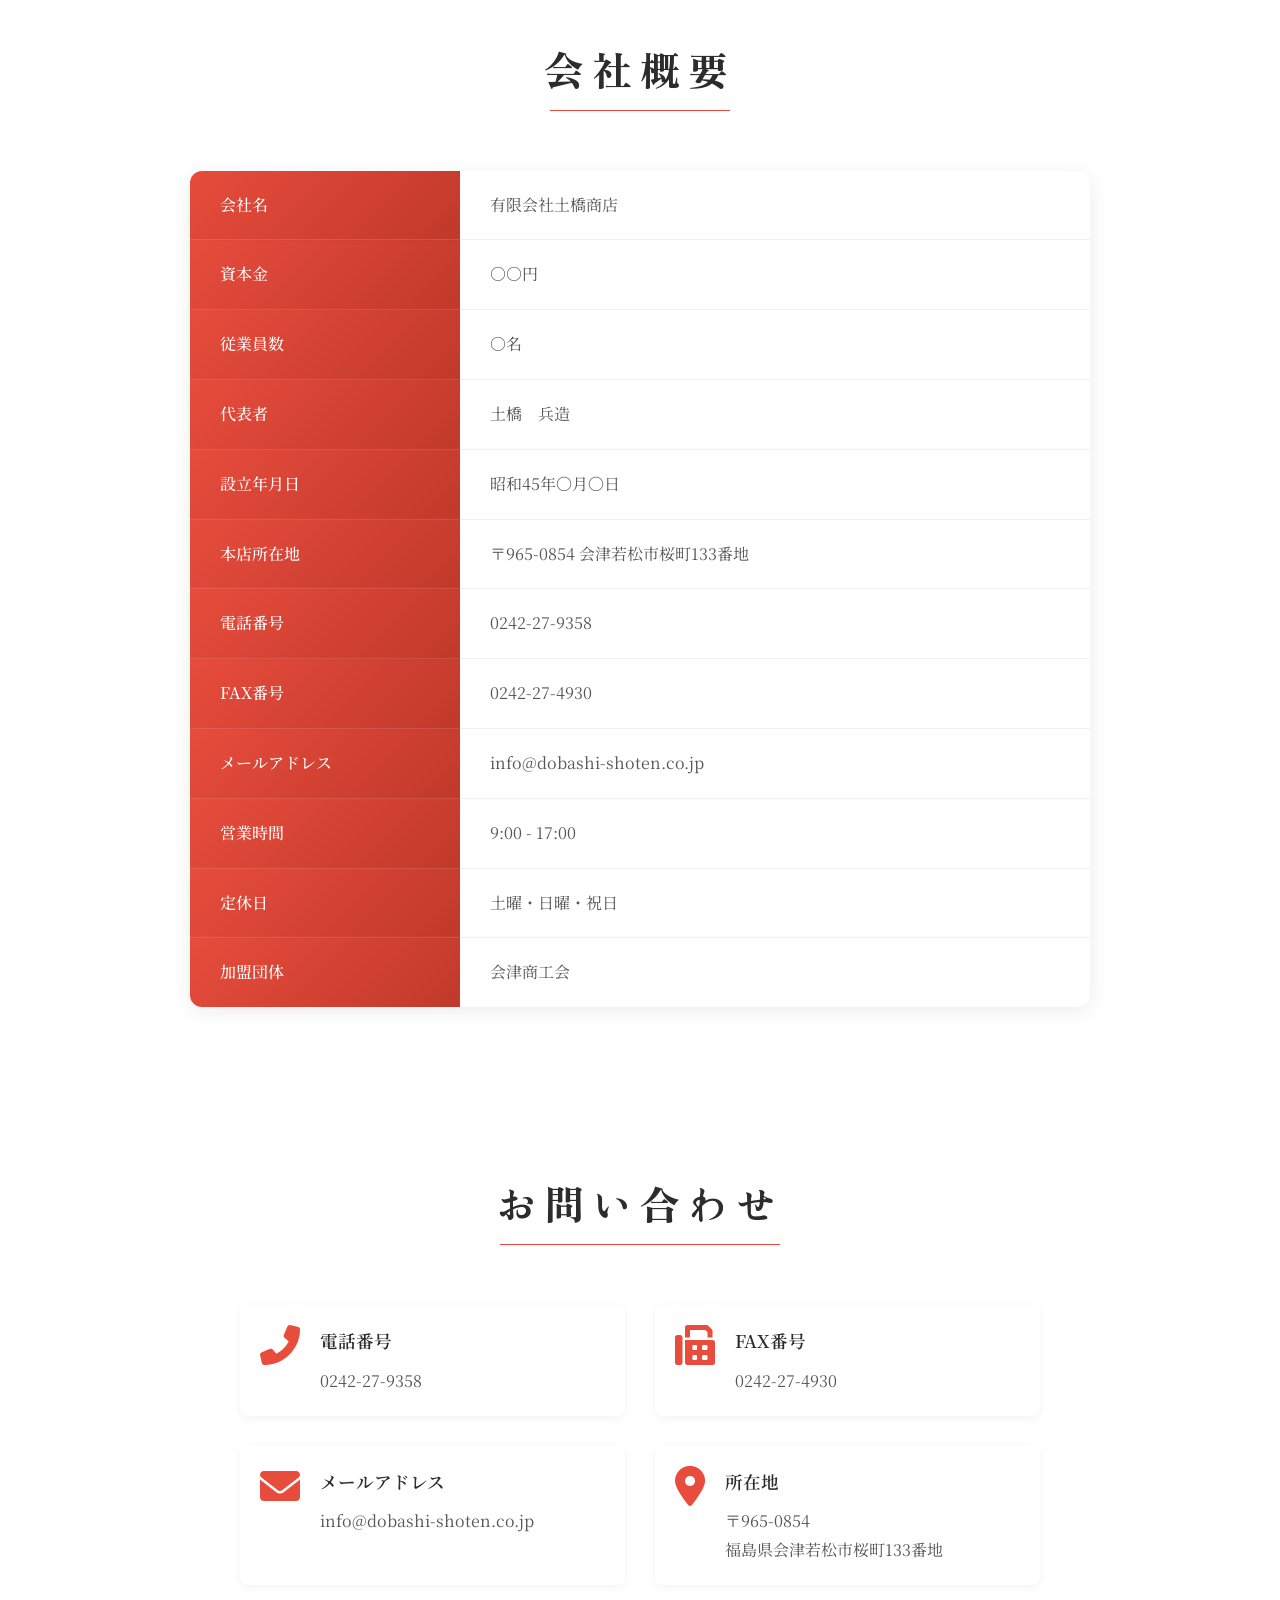
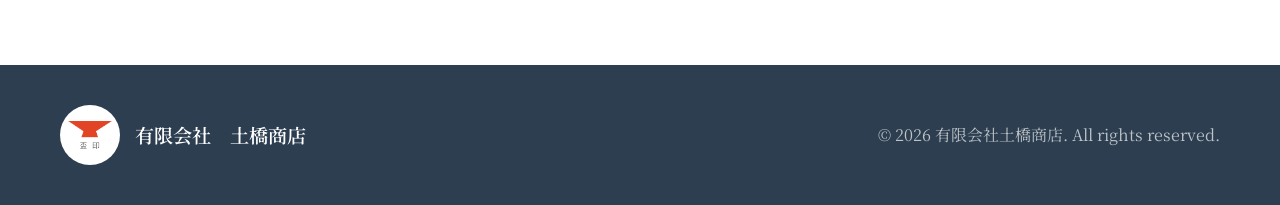
==== commit a18cc2c5: "メッセージ修正" ====
--- a/dobashi-shoten/index.html
+++ b/dobashi-shoten/index.html
@@ -193,8 +193,10 @@
             <img src="img/dobashi03.JPG" alt="Dclub店舗" class="shop-img" />
           </div>
           <div class="shop-text">
-            <h3><img src="img/dclub_logo.png" alt="Dclub" class="dclub-logo"></h3>
-            <p>土橋商店が手がける直営店です。</p>
+            <h3>
+              <img src="img/dclub_logo.png" alt="Dclub" class="dclub-logo" />
+            </h3>
+            <p>Dclubは土橋商店が手がける直営店です。</p>
             <p>
               会津漆器を中心に、日々の暮らしで使いやすい器や、手仕事の温もりを感じられる品々を取り揃えています。
             </p>
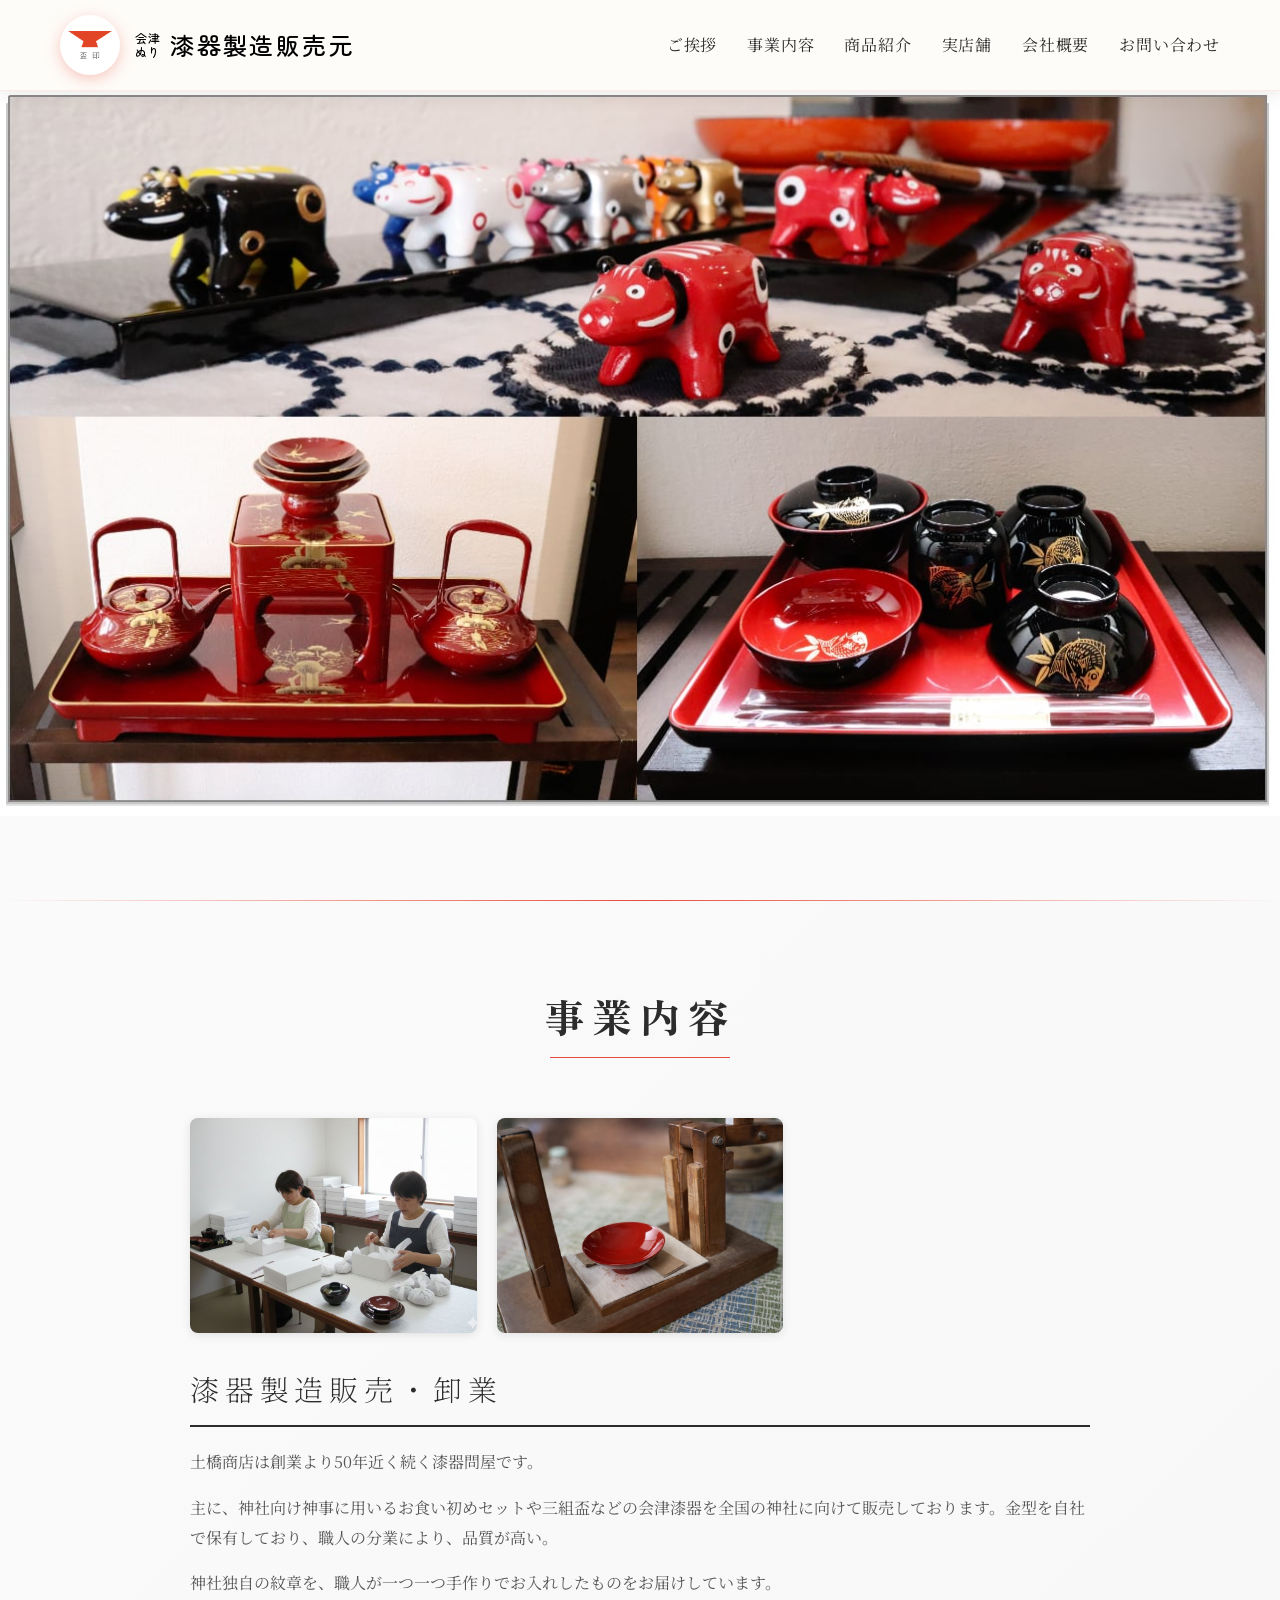
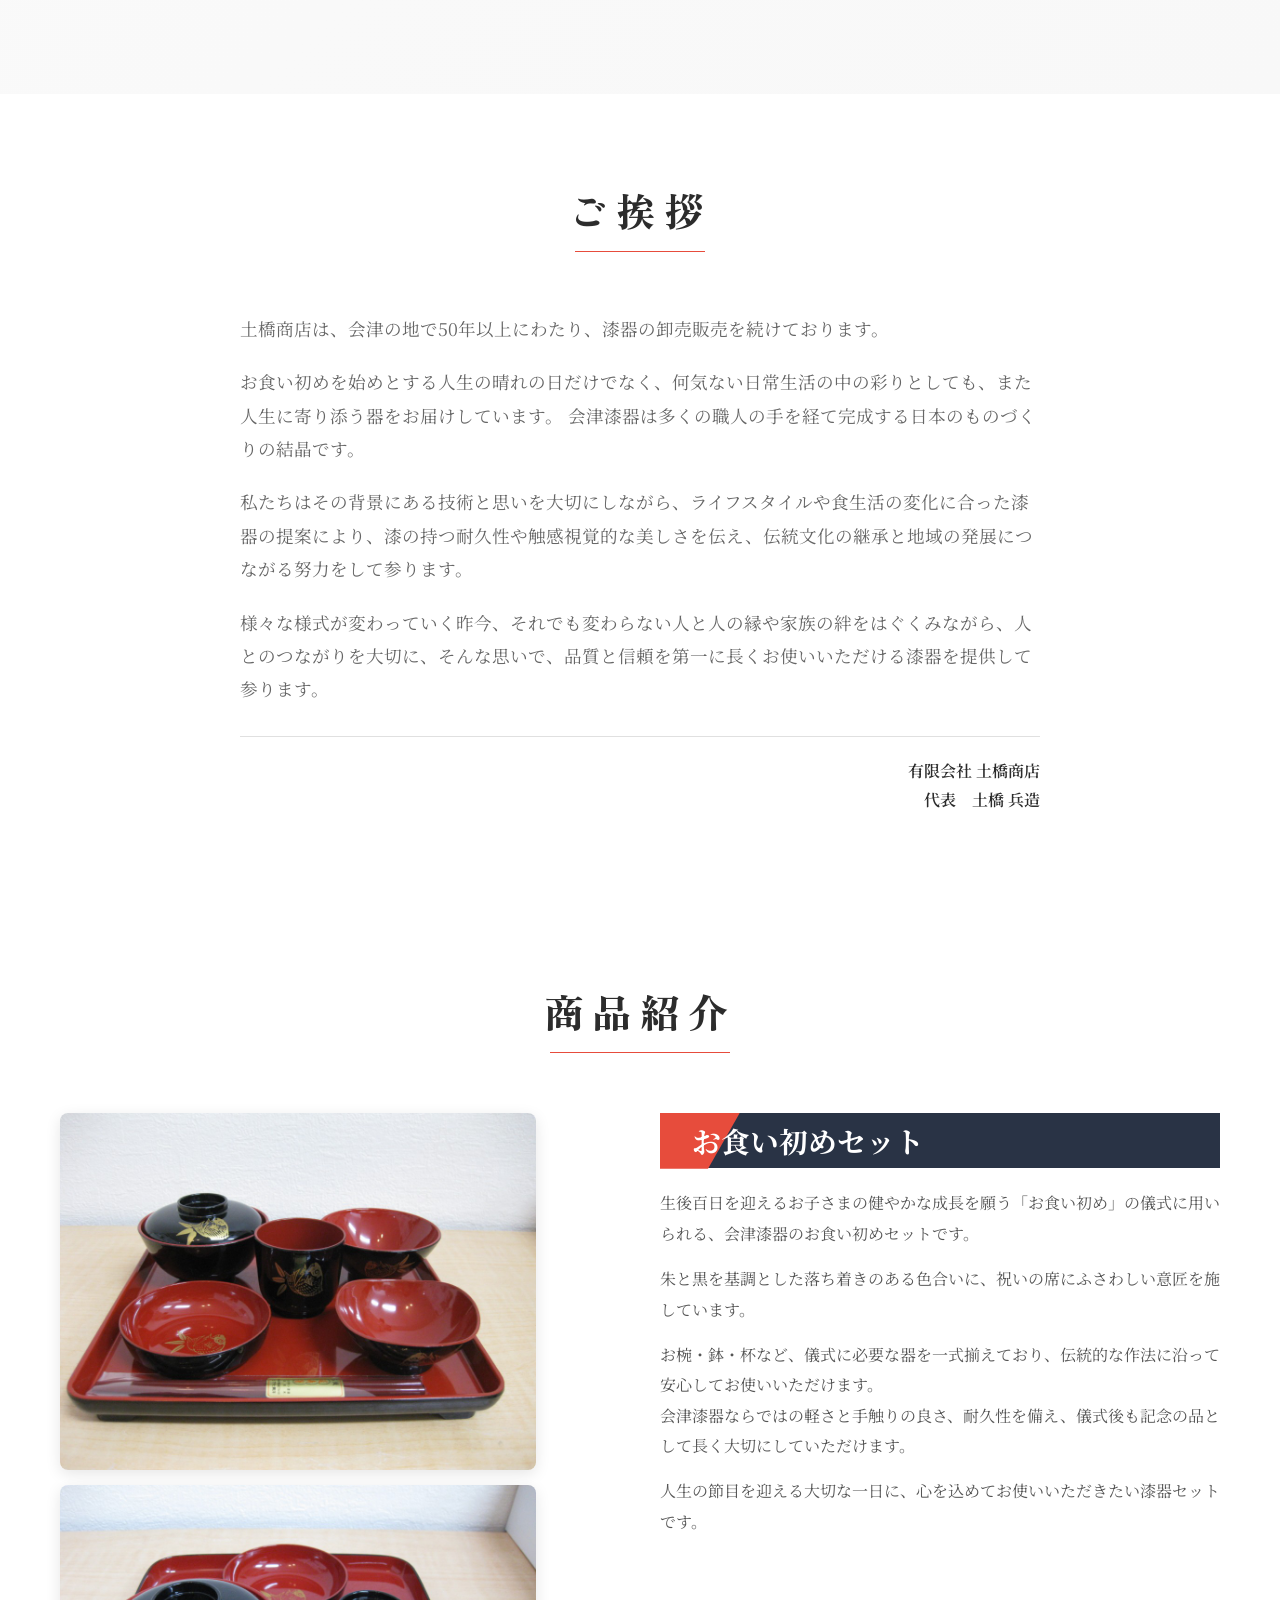
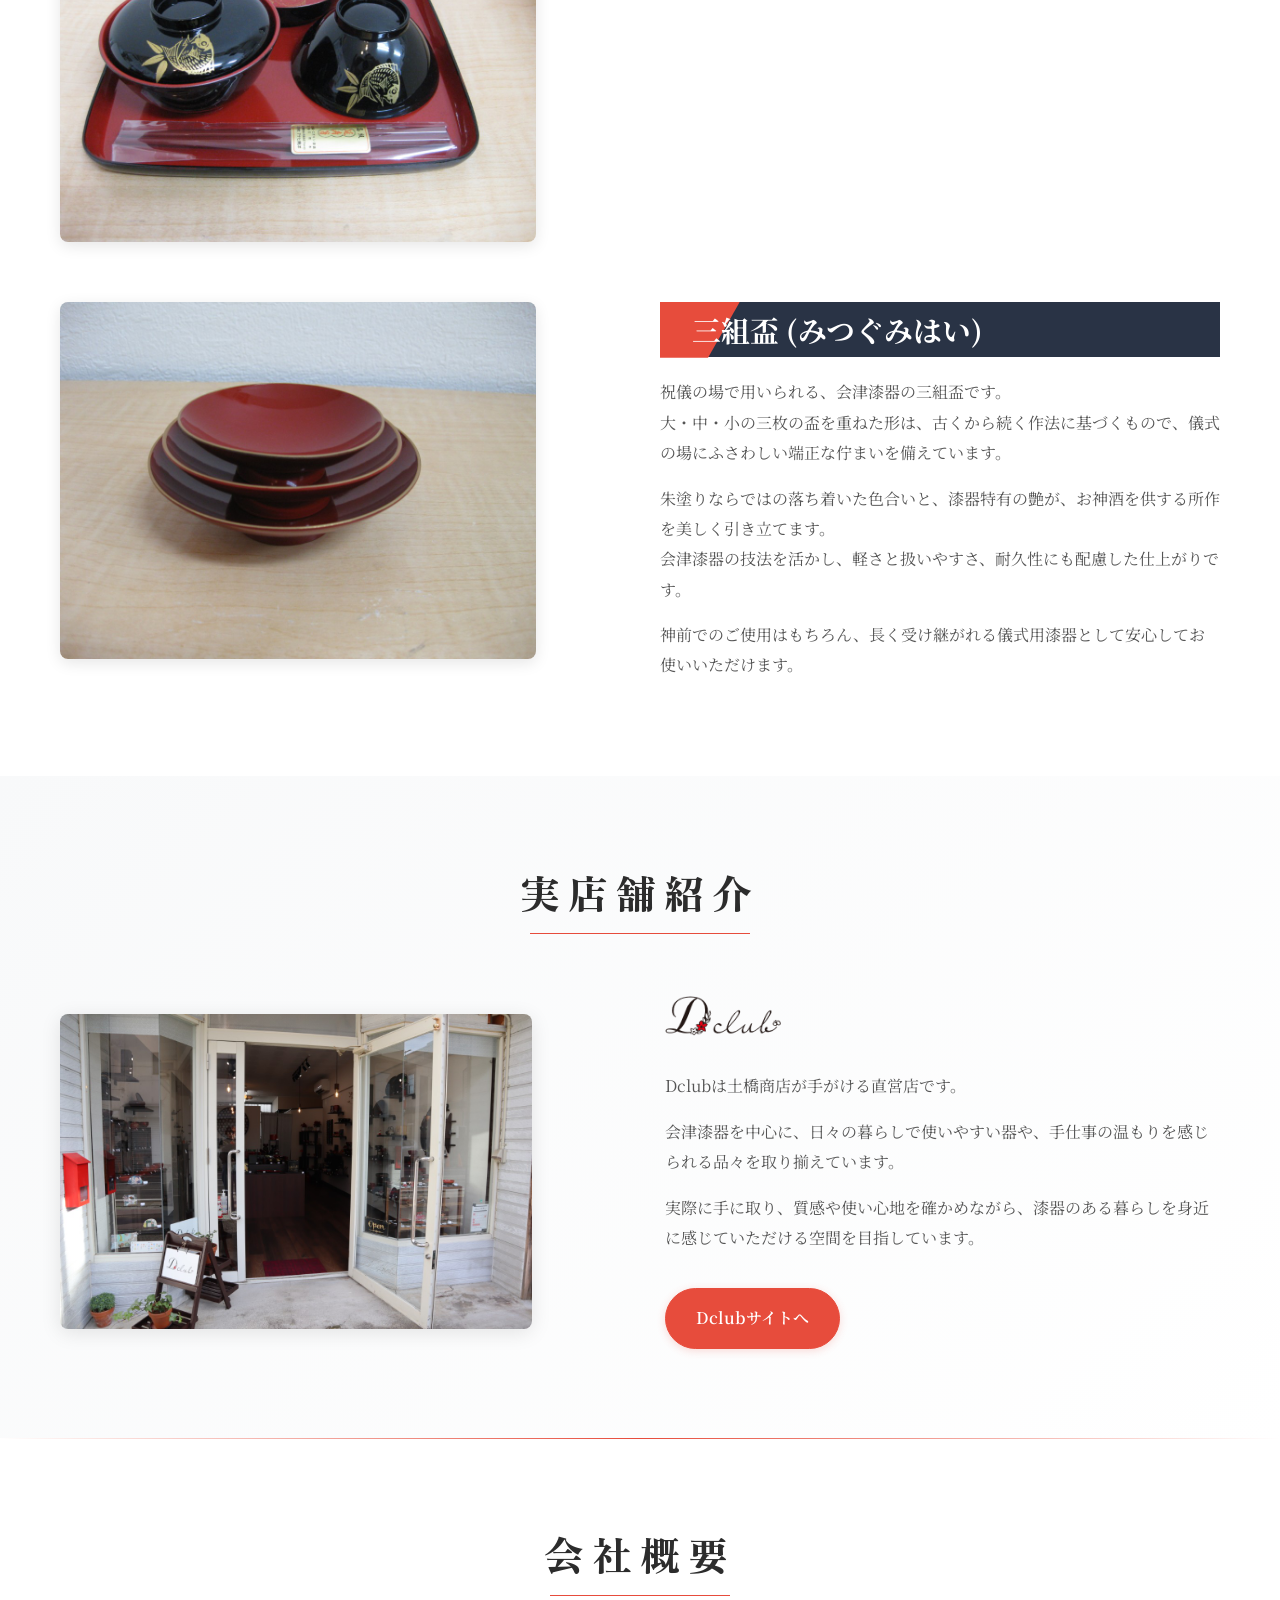
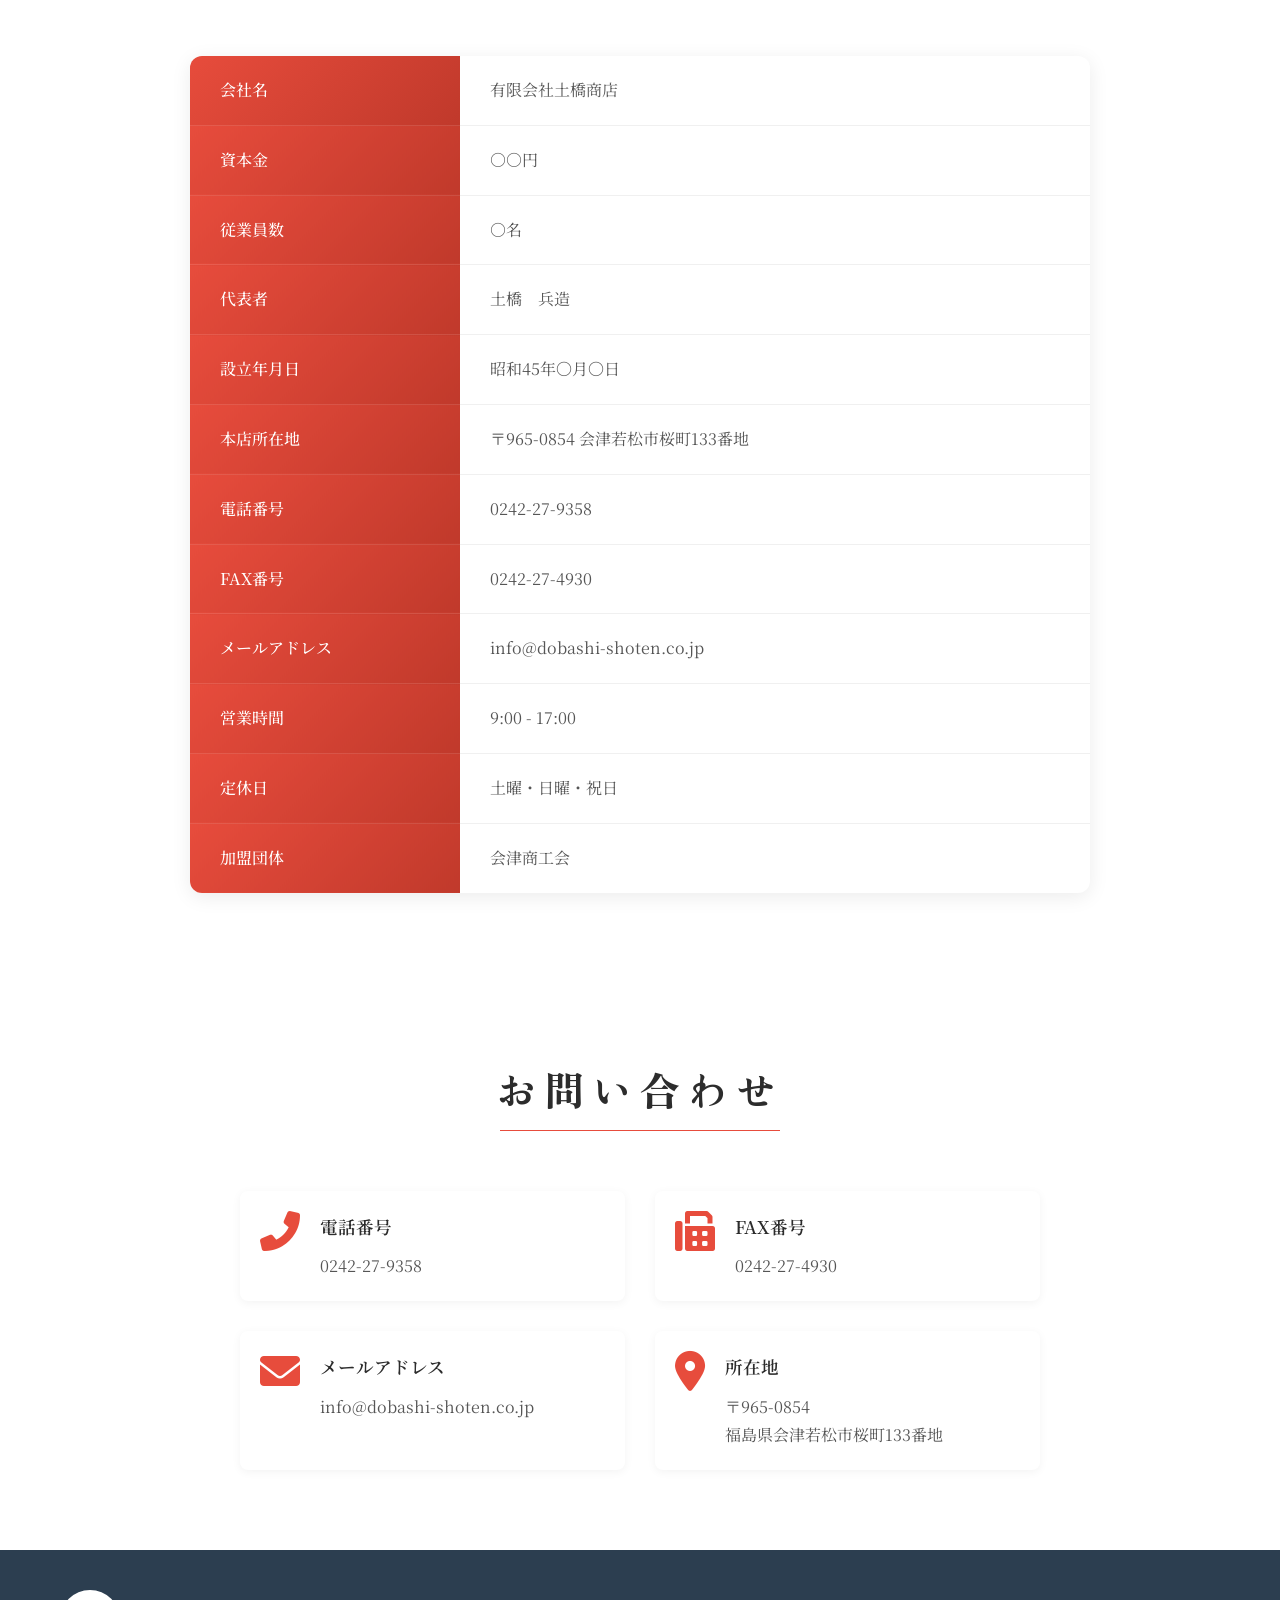
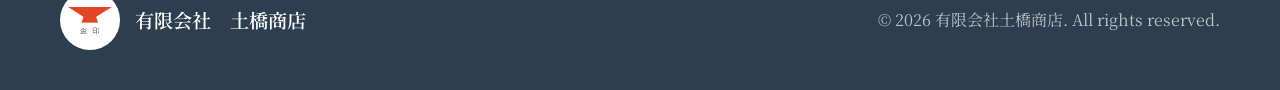
==== commit 250211a4: "修正指示２回目反映" ====
--- a/dobashi-shoten/index.html
+++ b/dobashi-shoten/index.html
@@ -6,7 +6,7 @@
     <title>有限会社土橋商店</title>
     <link rel="stylesheet" href="style.css" />
     <link
-      href="https://fonts.googleapis.com/css2?family=Noto+Serif+JP:wght@300;400;500;700&family=Zen+Antique&display=swap"
+      href="https://fonts.googleapis.com/css2?family=Noto+Serif+JP:wght@300;400;500;700&family=Zen+Antique&family=Zen+Maru+Gothic:wght@400;500;700&display=swap"
       rel="stylesheet"
     />
     <link
@@ -22,7 +22,10 @@
           <div class="logo-wrap">
             <img src="img/doashi01.png" alt="土橋商店ロゴ" class="logo-img" />
           </div>
-          <span class="company-name">土橋商店</span>
+          <div class="company-name">
+            <span class="company-prefix">会津<br>ぬり</span>
+            <span class="company-main">漆器製造販売元</span>
+          </div>
         </div>
         <ul class="nav-menu">
           <li><a href="#message" class="nav-link">ご挨拶</a></li>
@@ -42,24 +45,10 @@
 
     <!-- ヒーローセクション -->
     <section class="hero">
-      <div class="hero-overlay"></div>
-      <div class="hero-content">
-        <h1 class="hero-title">
-          <span class="title-line">有限会社</span>
-          <span class="title-line main-title">土橋商店</span>
-        </h1>
-        <p class="hero-subtitle">人生の節目に寄り添う、会津漆器。</p>
-        <div class="hero-buttons">
-          <a href="#about" class="btn btn-primary"> 会社概要 </a>
-          <a href="#contact" class="btn btn-secondary">お問い合わせ</a>
-        </div>
-      </div>
-      <div class="hero-image">
-        <img
-          src="img/dobashi02.jpg"
-          alt="土橋商店メイン画像"
-          class="floating-image"
-        />
+      <div class="hero-slideshow">
+        <div class="slide active" style="background-image: url('img/top1.jpg')"></div>
+        <div class="slide" style="background-image: url('img/top2.jpg')"></div>
+        <div class="slide" style="background-image: url('img/top3.jpg')"></div>
       </div>
     </section>
 
--- a/dobashi-shoten/style.css
+++ b/dobashi-shoten/style.css
@@ -158,10 +158,25 @@
 }
 
 .company-name {
-  font-family: "Zen Antique", serif;
+  display: flex;
+  align-items: center;
+  gap: 10px;
+}
+
+.company-prefix {
+  font-family: "Zen Maru Gothic", sans-serif;
+  font-size: 0.75rem;
+  font-weight: 500;
+  color: #000000;
+  line-height: 1.2;
+  letter-spacing: 0.05em;
+}
+
+.company-main {
+  font-family: "Zen Maru Gothic", sans-serif;
   font-size: 1.5rem;
-  font-weight: 400;
-  color: #2c2c2c;
+  font-weight: 500;
+  color: #000000;
   letter-spacing: 0.1em;
 }
 
@@ -218,31 +233,56 @@
 /* ヒーローセクション */
 .hero {
   min-height: 100vh;
-  display: flex;
-  align-items: center;
-  justify-content: center;
-  gap: 40px;
-  padding: 0 50px;
-  position: relative;
-  background: linear-gradient(135deg, #fafafa 0%, #f5f5f5 100%);
+  position: relative;
   overflow: hidden;
 }
 
-.hero::before {
-  content: "";
+/* スライドショー */
+.hero-slideshow {
   position: absolute;
   top: 0;
   left: 0;
-  right: 0;
-  bottom: 0;
-  background: url('data:image/svg+xml,<svg xmlns="http://www.w3.org/2000/svg" viewBox="0 0 200 200"><defs><pattern id="tatami" width="40" height="40" patternUnits="userSpaceOnUse"><rect width="40" height="40" fill="none" stroke="%23e74c3c" stroke-width="0.2" opacity="0.1"/><line x1="0" y1="20" x2="40" y2="20" stroke="%23e74c3c" stroke-width="0.1" opacity="0.1"/></pattern></defs><rect width="200" height="200" fill="url(%23tatami)"/></svg>');
-  opacity: 0.2;
+  width: 100%;
+  height: 100%;
+  z-index: 0;
+}
+
+.slide {
+  position: absolute;
+  top: 0;
+  left: 0;
+  width: 100%;
+  height: 100%;
+  background-size: contain;
+  background-position: center;
+  background-repeat: no-repeat;
+  background-color: #fafafa;
+  opacity: 0;
+  transition: opacity 0.5s ease-in-out;
+}
+
+.slide.active {
+  opacity: 1;
+}
+
+/* .hero-overlay と .hero-content は現在非表示
+.hero-overlay {
+  position: absolute;
+  top: 0;
+  left: 0;
+  width: 100%;
+  height: 100%;
+  background: rgba(0, 0, 0, 0.3);
+  z-index: 1;
 }
 
 .hero-content {
   max-width: 600px;
   z-index: 2;
-}
+  text-align: center;
+  color: white;
+}
+*/
 
 .hero-title {
   font-family: "Zen Antique", serif;
@@ -263,7 +303,7 @@
 
 .title-line:nth-child(1) {
   font-size: 3rem;
-  color: #666;
+  color: #fff;
   animation-delay: 0.2s;
 }
 
@@ -288,7 +328,7 @@
 
 .hero-subtitle {
   font-size: 1.3rem;
-  color: #666;
+  color: #fff;
   margin-bottom: 40px;
   opacity: 0;
   animation: fadeInUp 0.8s ease 0.8s forwards;
@@ -1367,7 +1407,7 @@
 
 .service-images {
   display: grid;
-  grid-template-columns: 1fr 1fr;
+  grid-template-columns: repeat(3, 1fr);
   gap: 20px;
   margin-bottom: 30px;
 }
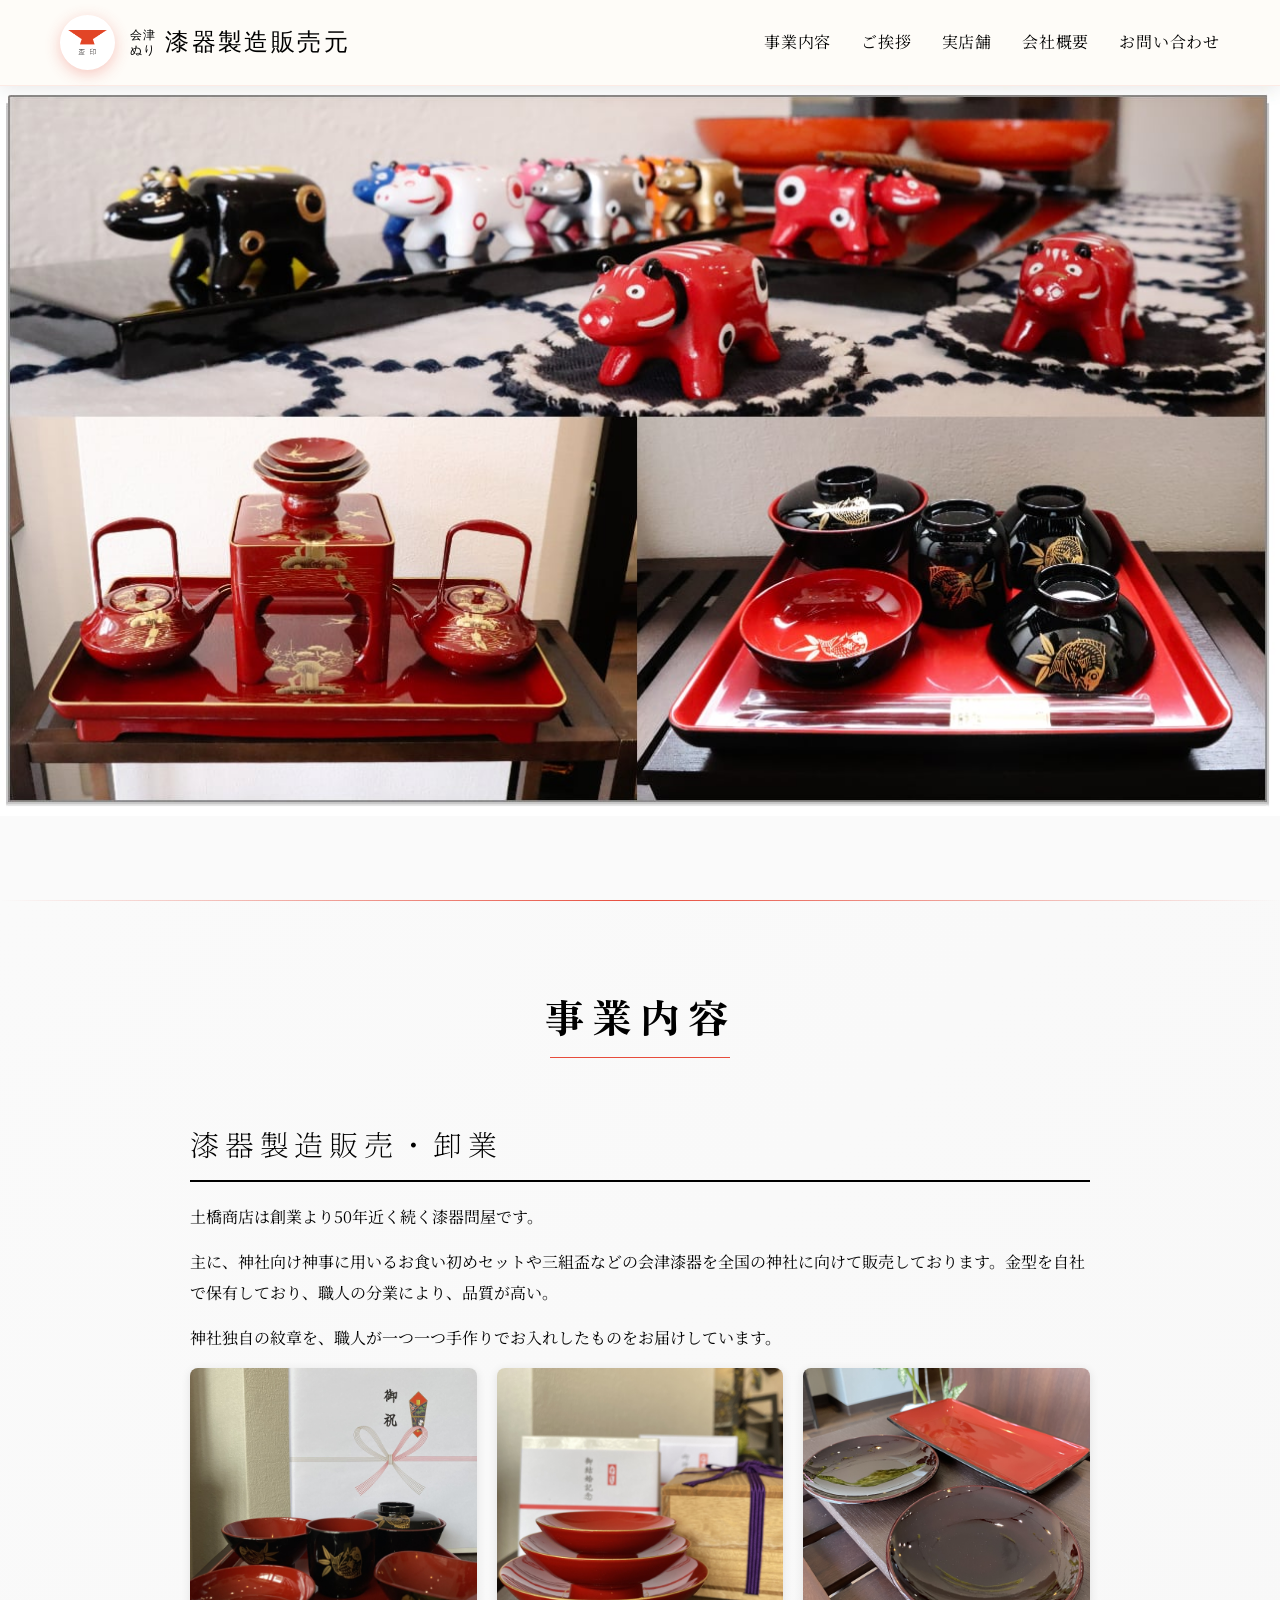
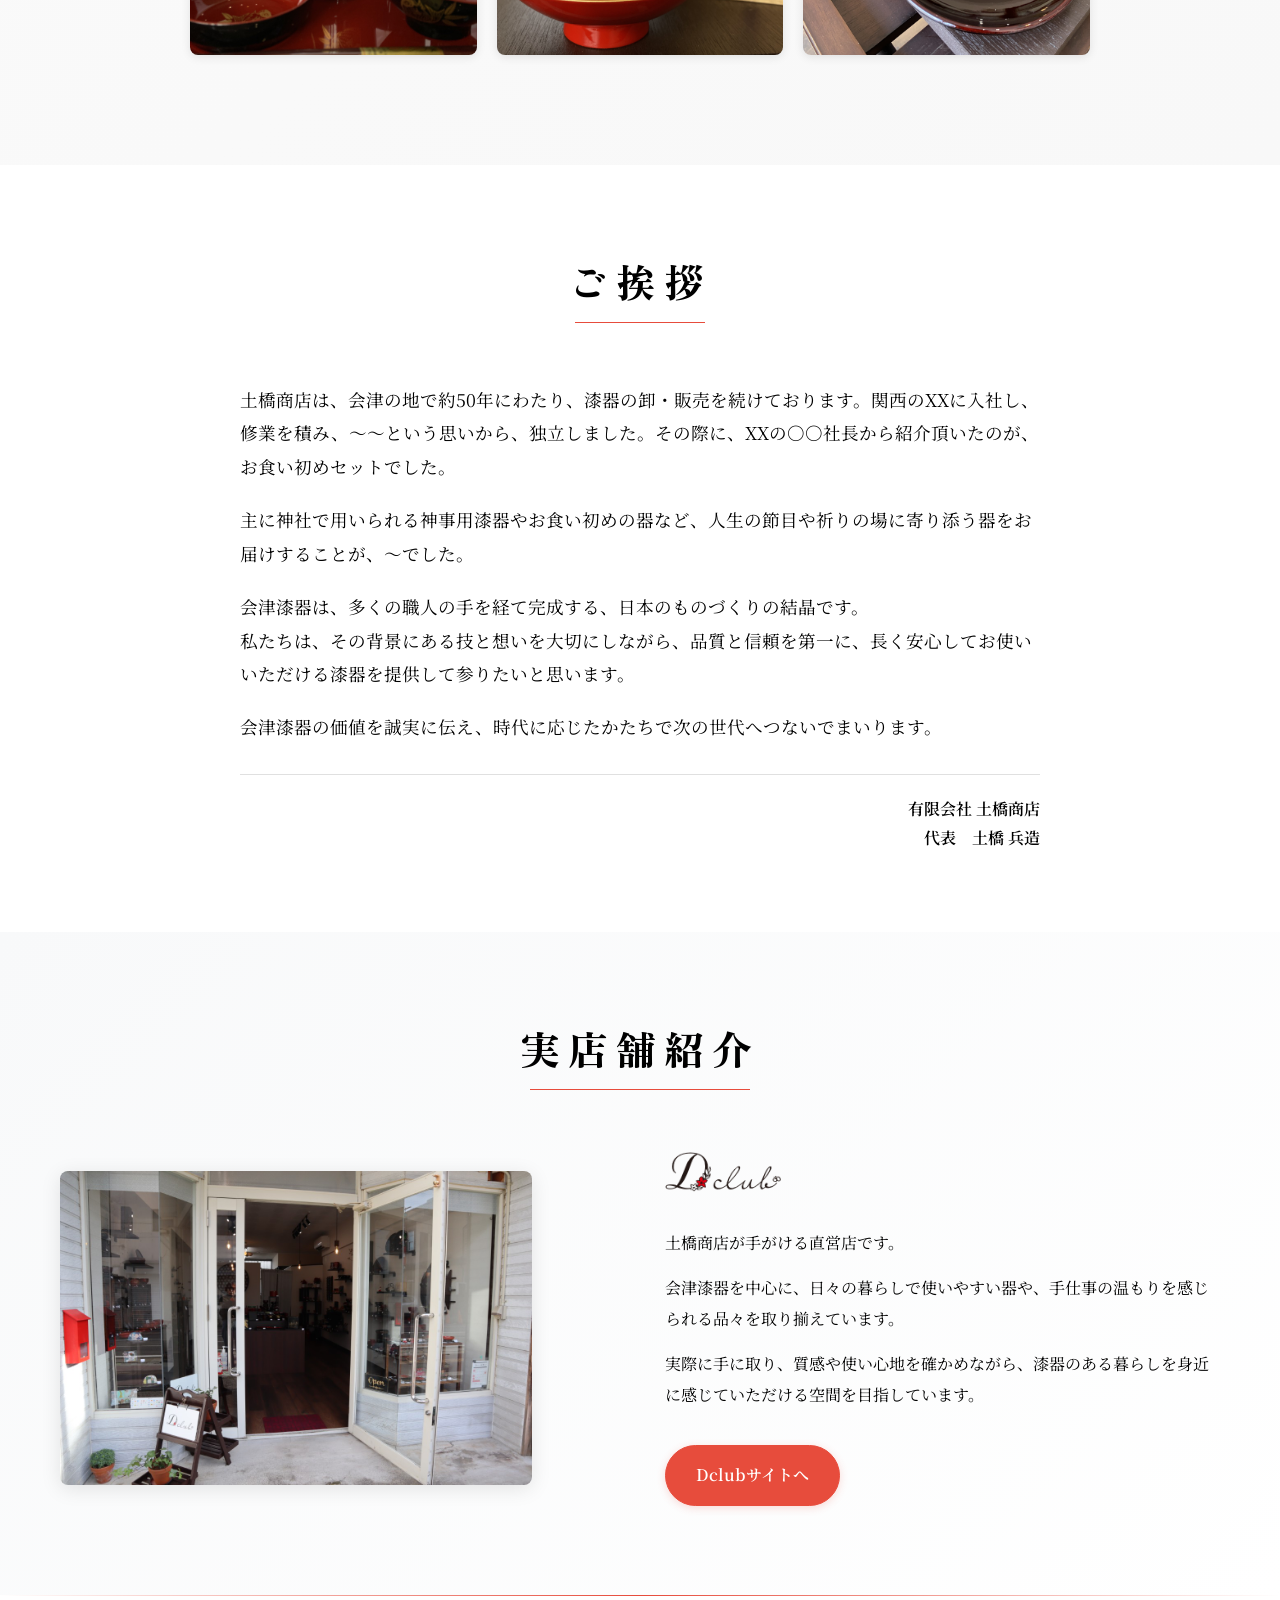
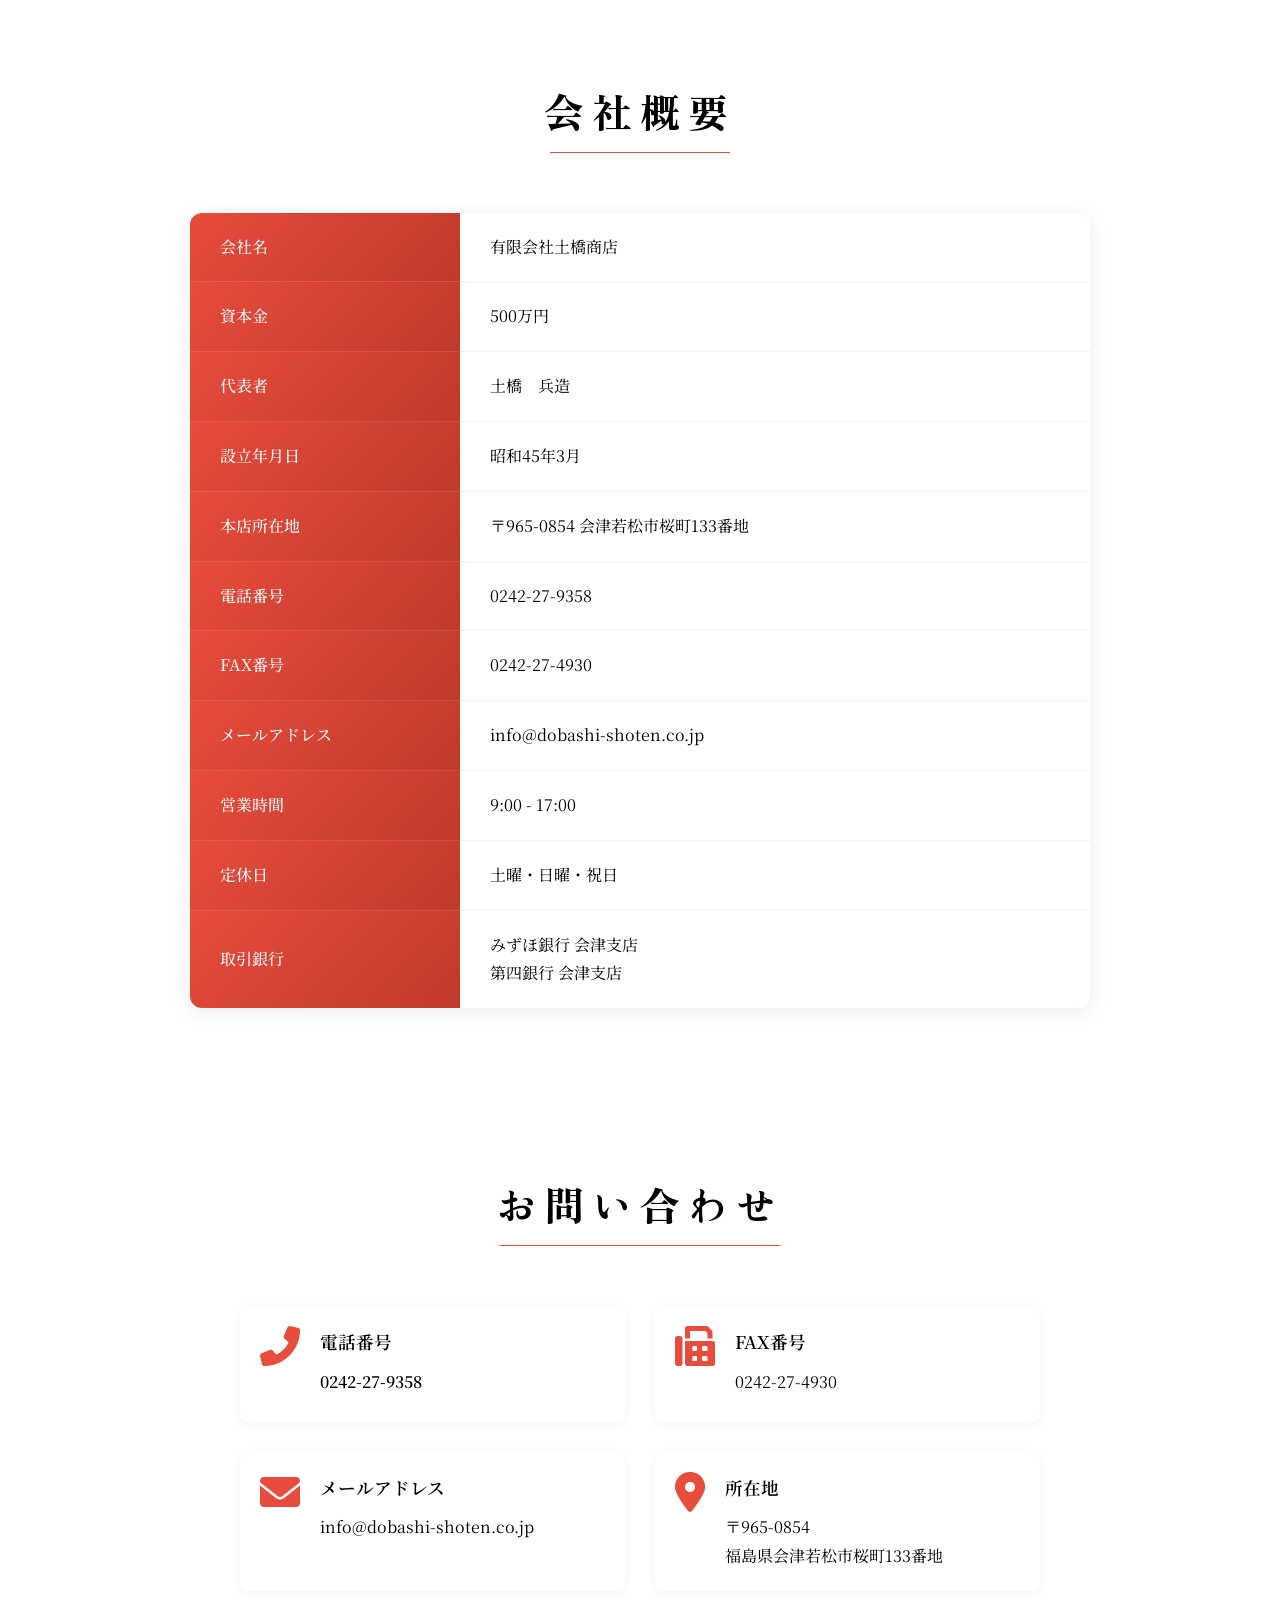
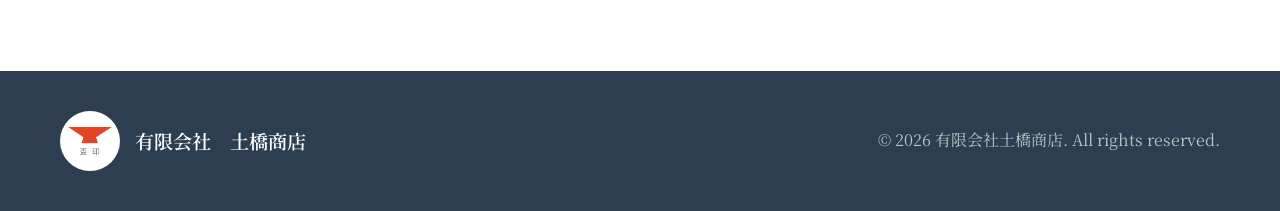
==== commit fb1eeff8: "２回目修正指示を全部反映" ====
--- a/dobashi-shoten/index.html
+++ b/dobashi-shoten/index.html
@@ -23,14 +23,14 @@
             <img src="img/doashi01.png" alt="土橋商店ロゴ" class="logo-img" />
           </div>
           <div class="company-name">
-            <span class="company-prefix">会津<br>ぬり</span>
+            <span class="company-prefix">会津<br />ぬり</span>
             <span class="company-main">漆器製造販売元</span>
           </div>
         </div>
         <ul class="nav-menu">
+          <li><a href="#services" class="nav-link">事業内容</a></li>
           <li><a href="#message" class="nav-link">ご挨拶</a></li>
-          <li><a href="#services" class="nav-link">事業内容</a></li>
-          <li><a href="#products" class="nav-link">商品紹介</a></li>
+          <!--          <li><a href="#products" class="nav-link">商品紹介</a></li> -->
           <li><a href="#shop" class="nav-link">実店舗</a></li>
           <li><a href="#about" class="nav-link">会社概要</a></li>
           <li><a href="#contact" class="nav-link">お問い合わせ</a></li>
@@ -46,9 +46,18 @@
     <!-- ヒーローセクション -->
     <section class="hero">
       <div class="hero-slideshow">
-        <div class="slide active" style="background-image: url('img/top1.jpg')"></div>
-        <div class="slide" style="background-image: url('img/top2.jpg')"></div>
-        <div class="slide" style="background-image: url('img/top3.jpg')"></div>
+        <div
+          class="slide active"
+          style="background-image: url(&quot;img/top1.jpg&quot;)"
+        ></div>
+        <div
+          class="slide"
+          style="background-image: url(&quot;img/top2.jpg&quot;)"
+        ></div>
+        <div
+          class="slide"
+          style="background-image: url(&quot;img/top3.jpg&quot;)"
+        ></div>
       </div>
     </section>
 
@@ -61,10 +70,6 @@
         </div>
         <div class="services-content">
           <!-- <div class="service-main"> -->
-          <div class="service-images">
-            <img src="img/dobashi05.jpg" alt="漆器製造" class="service-img" />
-            <img src="img/urushi_jig.png" alt="漆器販売" class="service-img" />
-          </div>
           <div class="service-text">
             <h3>漆器製造販売・卸業</h3>
             <p>土橋商店は創業より50年近く続く漆器問屋です。</p>
@@ -75,6 +80,11 @@
               神社独自の紋章を、職人が一つ一つ手作りでお入れしたものをお届けしています。
             </p>
           </div>
+          <div class="service-images">
+            <img src="img/item02.jpg" alt="漆器製造" class="service-img" />
+            <img src="img/item06.jpg" alt="漆器販売" class="service-img" />
+            <img src="img/item04.jpg" alt="漆器販売" class="service-img" />
+          </div>
           <!-- </div> -->
         </div>
       </div>
@@ -89,17 +99,17 @@
         </div>
         <div class="message-content-center">
           <p class="message-description">
-            土橋商店は、会津の地で50年以上にわたり、漆器の卸売販売を続けております。
+            土橋商店は、会津の地で約50年にわたり、漆器の卸・販売を続けております。関西のXXに入社し、修業を積み、～～という思いから、独立しました。その際に、XXの○○社長から紹介頂いたのが、お食い初めセットでした。
           </p>
           <p class="message-description">
-            お食い初めを始めとする人生の晴れの日だけでなく、何気ない日常生活の中の彩りとしても、また人生に寄り添う器をお届けしています。
-            会津漆器は多くの職人の手を経て完成する日本のものづくりの結晶です。
+            主に神社で用いられる神事用漆器やお食い初めの器など、人生の節目や祈りの場に寄り添う器をお届けすることが、～でした。
           </p>
           <p class="message-description">
-            私たちはその背景にある技術と思いを大切にしながら、ライフスタイルや食生活の変化に合った漆器の提案により、漆の持つ耐久性や触感視覚的な美しさを伝え、伝統文化の継承と地域の発展につながる努力をして参ります。
+            会津漆器は、多くの職人の手を経て完成する、日本のものづくりの結晶です。<br />
+            私たちは、その背景にある技と想いを大切にしながら、品質と信頼を第一に、長く安心してお使いいただける漆器を提供して参りたいと思います。
           </p>
           <p class="message-description">
-            様々な様式が変わっていく昨今、それでも変わらない人と人の縁や家族の絆をはぐくみながら、人とのつながりを大切に、そんな思いで、品質と信頼を第一に長くお使いいただける漆器を提供して参ります。
+            会津漆器の価値を誠実に伝え、時代に応じたかたちで次の世代へつないでまいります。
           </p>
           <p class="message-signature">
             有限会社 土橋商店<br />
@@ -109,7 +119,7 @@
       </div>
     </section>
 
-    <!-- 商品紹介 -->
+    <!-- 商品紹介 
     <section id="products" class="section products-section">
       <div class="container">
         <div class="section-header">
@@ -169,7 +179,7 @@
         </div>
       </div>
     </section>
-
+    -->
     <!-- 実店舗紹介 -->
     <section id="shop" class="section shop-section">
       <div class="container">
@@ -185,7 +195,7 @@
             <h3>
               <img src="img/dclub_logo.png" alt="Dclub" class="dclub-logo" />
             </h3>
-            <p>Dclubは土橋商店が手がける直営店です。</p>
+            <p>土橋商店が手がける直営店です。</p>
             <p>
               会津漆器を中心に、日々の暮らしで使いやすい器や、手仕事の温もりを感じられる品々を取り揃えています。
             </p>
@@ -219,11 +229,7 @@
               </tr>
               <tr>
                 <th>資本金</th>
-                <td>○○円</td>
-              </tr>
-              <tr>
-                <th>従業員数</th>
-                <td>○名</td>
+                <td>500万円</td>
               </tr>
               <tr>
                 <th>代表者</th>
@@ -231,7 +237,7 @@
               </tr>
               <tr>
                 <th>設立年月日</th>
-                <td>昭和45年〇月〇日</td>
+                <td>昭和45年3月</td>
               </tr>
               <tr>
                 <th>本店所在地</th>
@@ -257,9 +263,10 @@
                 <th>定休日</th>
                 <td>土曜・日曜・祝日</td>
               </tr>
-              <tr>
-                <th>加盟団体</th>
-                <td>会津商工会</td>
+
+              <tr>
+                <th>取引銀行</th>
+                <td>みずほ銀行 会津支店<br />第四銀行 会津支店</td>
               </tr>
             </table>
           </div>
@@ -332,7 +339,7 @@
               <i class="fas fa-phone-alt"></i>
               <div>
                 <h4>電話番号</h4>
-                <p>0242-27-9358</p>
+                <p class="phone-number">0242-27-9358</p>
               </div>
             </div>
             <div class="contact-method">
--- a/dobashi-shoten/style.css
+++ b/dobashi-shoten/style.css
@@ -12,7 +12,7 @@
 body {
   font-family: "Noto Serif JP", serif;
   line-height: 1.8;
-  color: #2c2c2c;
+  color: #000000;
   background-color: #fafafa;
   overflow-x: hidden;
 }
@@ -39,7 +39,7 @@
   font-size: 2.5rem;
   font-weight: 100;
   letter-spacing: 0.2em;
-  color: #2c2c2c;
+  color: #000000;
   margin-bottom: 5px;
   opacity: 0;
   transform: translateY(30px);
@@ -132,8 +132,8 @@
 }
 
 .logo-wrap {
-  width: 60px;
-  height: 60px;
+  width: 55px;
+  height: 55px;
   border-radius: 50%;
   overflow: hidden;
   display: flex;
@@ -154,7 +154,7 @@
 }
 
 .logo-wrap:hover {
-  transform: scale(1.1) rotate(-7deg);
+  transform: scale(1.1) rotate(-10deg);
 }
 
 .company-name {
@@ -164,18 +164,18 @@
 }
 
 .company-prefix {
-  font-family: "Zen Maru Gothic", sans-serif;
+  font-family: "Kiwi Maru";
   font-size: 0.75rem;
-  font-weight: 500;
+  font-weight: 450;
   color: #000000;
   line-height: 1.2;
   letter-spacing: 0.05em;
 }
 
 .company-main {
-  font-family: "Zen Maru Gothic", sans-serif;
+  font-family: "Kiwi Maru";
   font-size: 1.5rem;
-  font-weight: 500;
+  font-weight: 450;
   color: #000000;
   letter-spacing: 0.1em;
 }
@@ -188,7 +188,7 @@
 
 .nav-link {
   text-decoration: none;
-  color: #2c2c2c;
+  color: #000000;
   font-weight: 400;
   position: relative;
   transition: color 0.3s ease;
@@ -258,7 +258,7 @@
   background-repeat: no-repeat;
   background-color: #fafafa;
   opacity: 0;
-  transition: opacity 0.5s ease-in-out;
+  transition: opacity 1.5s ease-in-out;
 }
 
 .slide.active {
@@ -309,7 +309,7 @@
 
 .title-line.main-title {
   font-size: 4.5rem;
-  color: #2c2c2c;
+  color: #e74c3c;
   animation-delay: 0.5s;
   position: relative;
 }
@@ -470,7 +470,7 @@
 
 .company-info-table td {
   padding: 20px 30px;
-  color: #555;
+  color: #000000;
   border-bottom: 1px solid #f0f0f0;
   font-size: 1rem;
 }
@@ -485,7 +485,7 @@
 }
 
 .info-item p {
-  color: #666;
+  color: #000000;
   line-height: 1.8;
 }
 
@@ -582,13 +582,13 @@
   font-family: "Zen Antique", serif;
   font-size: 1.5rem;
   font-weight: 400;
-  color: #2c2c2c;
+  color: #000000;
   margin-bottom: 20px;
   letter-spacing: 0.05em;
 }
 
 .service-card p {
-  color: #666;
+  color: #000000;
   line-height: 1.8;
 }
 
@@ -633,7 +633,7 @@
 
 .message-description {
   font-size: 1.1rem;
-  color: #666;
+  color: #000000;
   line-height: 1.9;
   margin-bottom: 20px;
 }
@@ -699,7 +699,7 @@
 }
 
 .access-item p {
-  color: #666;
+  color: #000000;
   line-height: 1.6;
 }
 
@@ -1032,7 +1032,7 @@
   }
 
   .hamburger.active span:nth-child(1) {
-    transform: rotate(45deg) translateY(10px) translateX(0px);
+    transform: rotate(45deg) translateY(9px) translateX(0px);
   }
 
   .hamburger.active span:nth-child(2) {
@@ -1040,7 +1040,7 @@
   }
 
   .hamburger.active span:nth-child(3) {
-    transform: rotate(-45deg) translateY(-10px) translateX(0px);
+    transform: rotate(-45deg) translateY(-9px) translateX(0px);
   }
 
   .hero {
@@ -1218,7 +1218,7 @@
 }
 
 .timeline-content p {
-  color: #555;
+  color: #000000;
   line-height: 1.8;
 }
 */
@@ -1290,7 +1290,7 @@
 }
 
 .product-content p {
-  color: #555;
+  color: #000000;
   margin-bottom: 15px;
   line-height: 1.9;
 }
@@ -1326,7 +1326,7 @@
 }
 
 .shop-text p {
-  color: #555;
+  color: #000000;
   margin-bottom: 15px;
   line-height: 1.9;
 }
@@ -1346,7 +1346,7 @@
 .contact-content-simple h3 {
   font-size: 1.8rem;
   margin-bottom: 40px;
-  color: #2c2c2c;
+  color: #000000;
 }
 
 .contact-content-simple .contact-methods {
@@ -1378,11 +1378,11 @@
 .contact-content-simple .contact-method h4 {
   font-size: 1.1rem;
   margin-bottom: 10px;
-  color: #2c2c2c;
+  color: #000000;
 }
 
 .contact-content-simple .contact-method p {
-  color: #555;
+  color: #000000;
   font-size: 1rem;
 }
 
@@ -1423,14 +1423,14 @@
   font-size: 1.8rem;
   font-weight: 200;
   letter-spacing: 0.2em;
-  color: #2c2c2c;
+  color: #000000;
   margin-bottom: 20px;
   padding-bottom: 10px;
-  border-bottom: 2px solid #2c2c2c;
+  border-bottom: 2px solid #000000;
 }
 
 .service-text p {
-  color: #555;
+  color: #000000;
   margin-bottom: 15px;
   line-height: 1.9;
 }
@@ -1439,7 +1439,7 @@
 .message-signature {
   margin-top: 30px;
   font-weight: 600;
-  color: #2c2c2c;
+  color: #000000;
   text-align: right;
   padding-top: 20px;
   border-top: 1px solid #e0e0e0;
@@ -1529,7 +1529,6 @@
   .product-content h3 {
     order: 1;
     margin-bottom: 20px;
-    align-self: center; /* ★追加：中央配置にする */
   }
 
   .product-images {
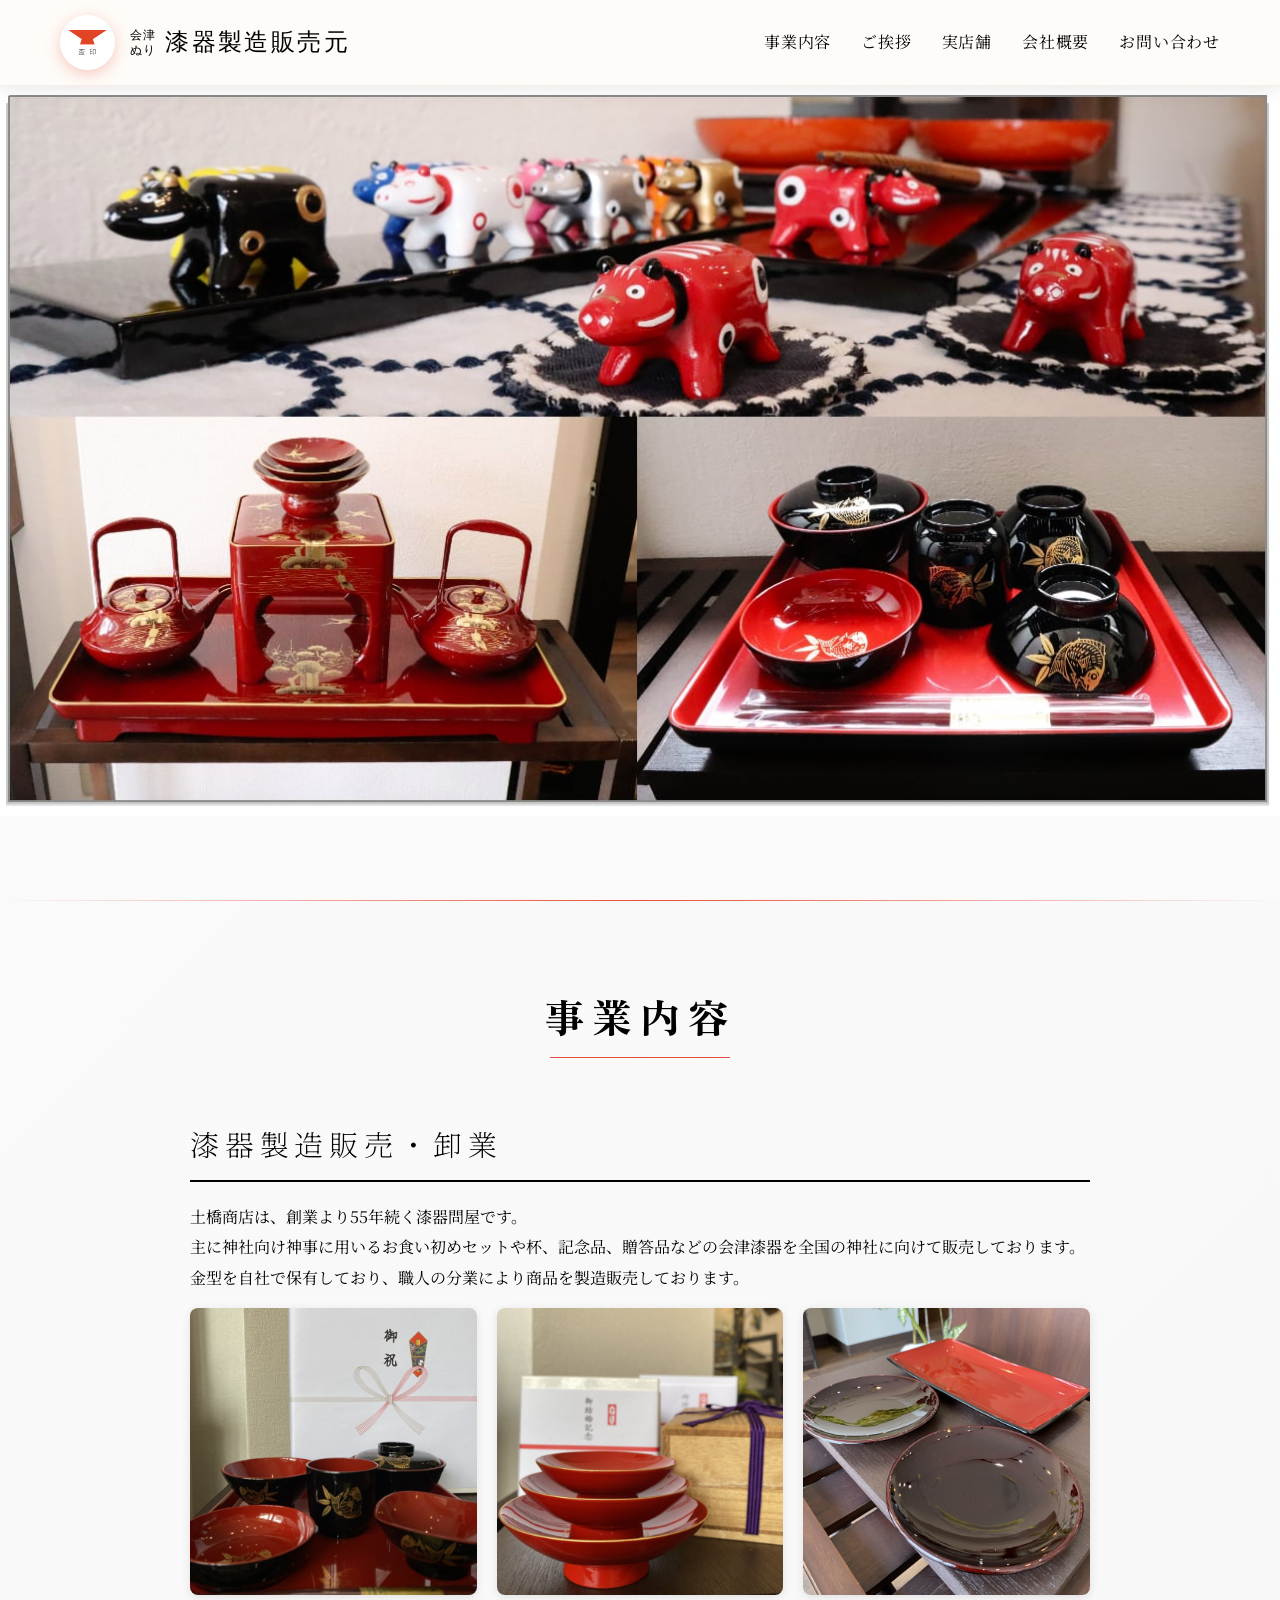
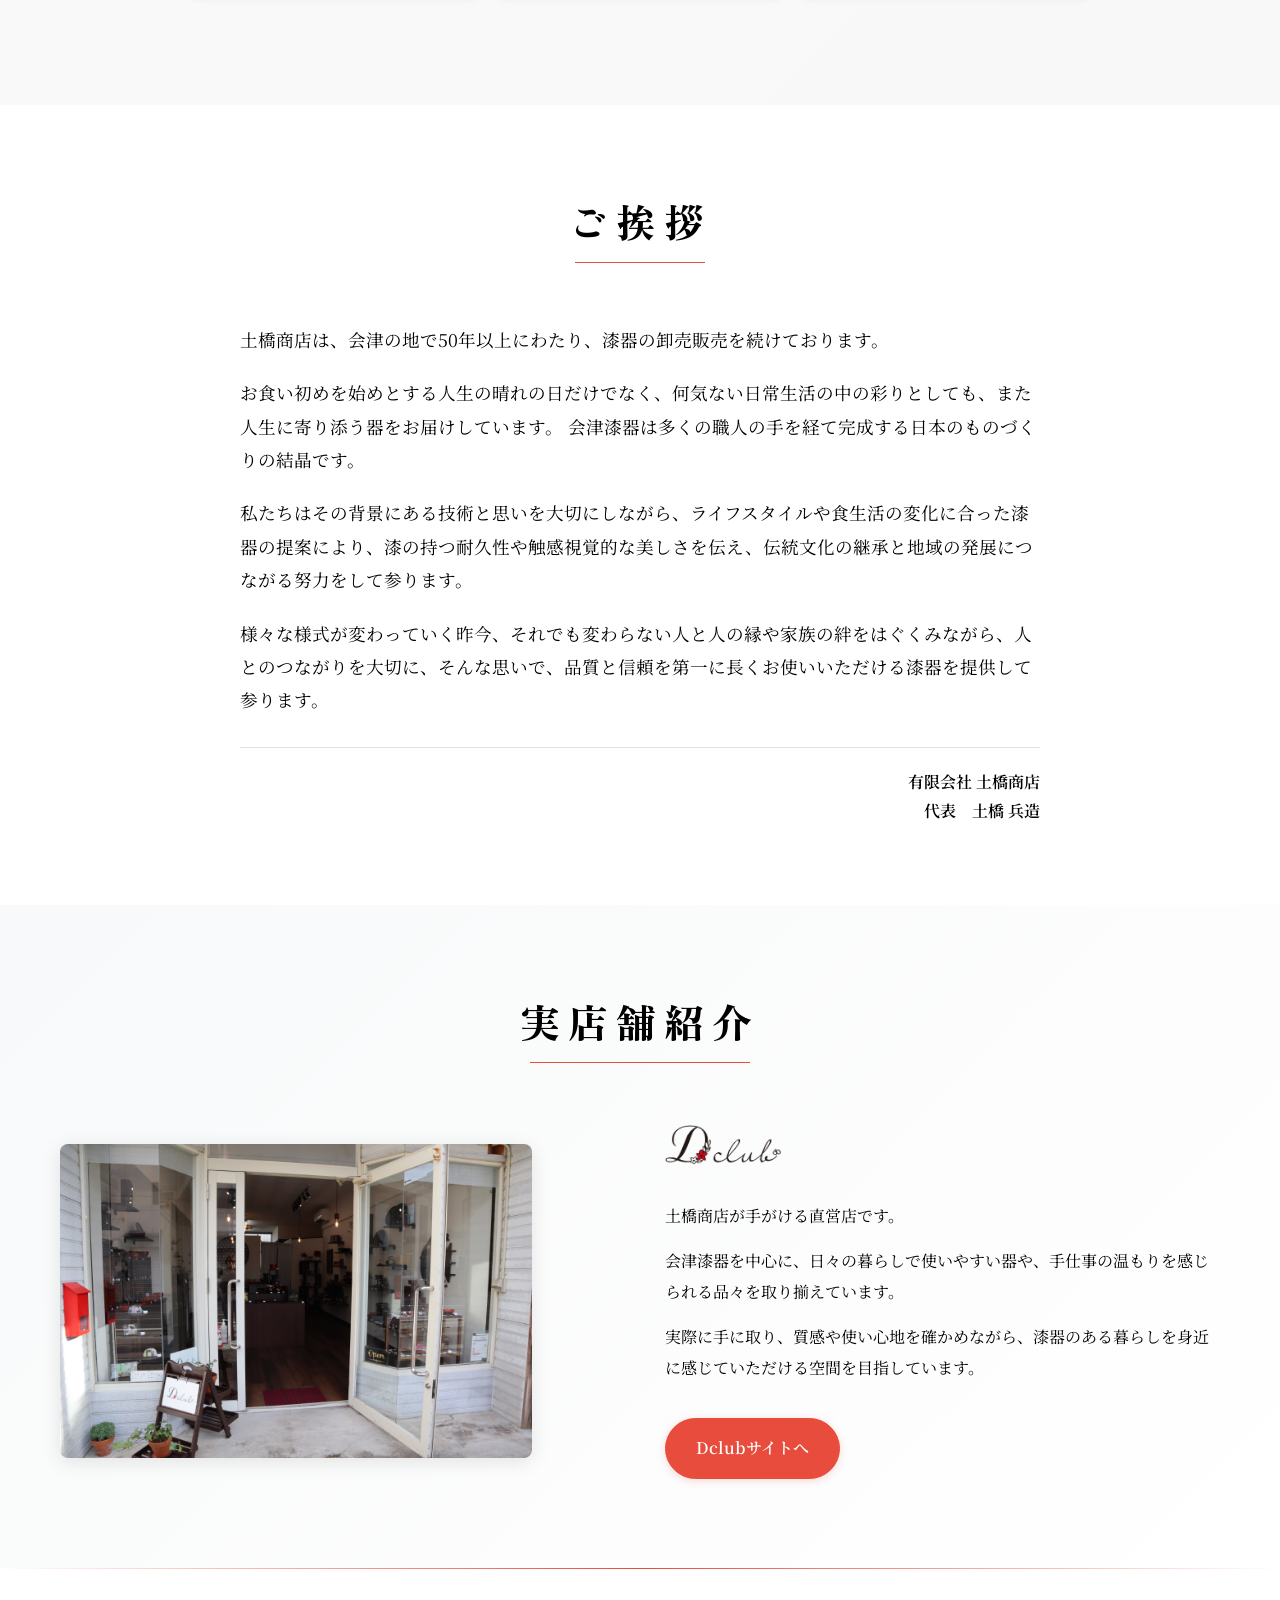
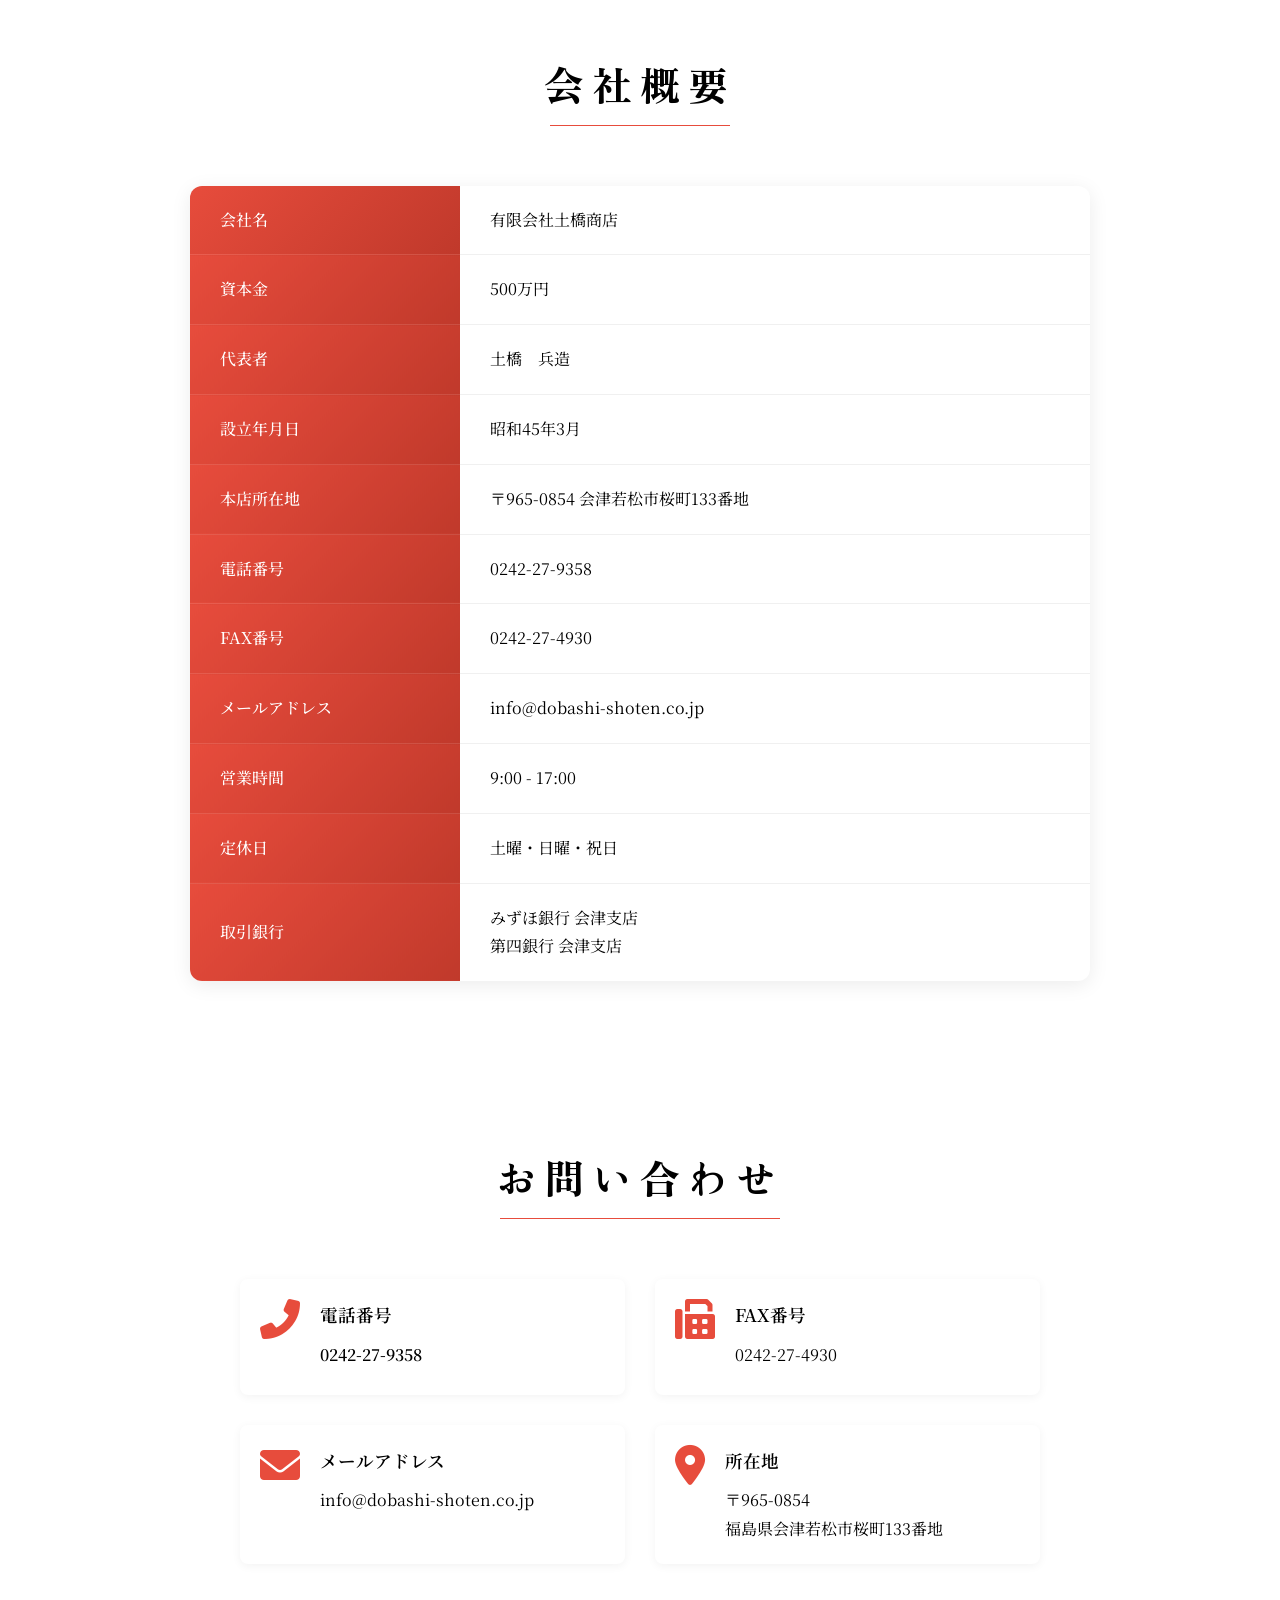
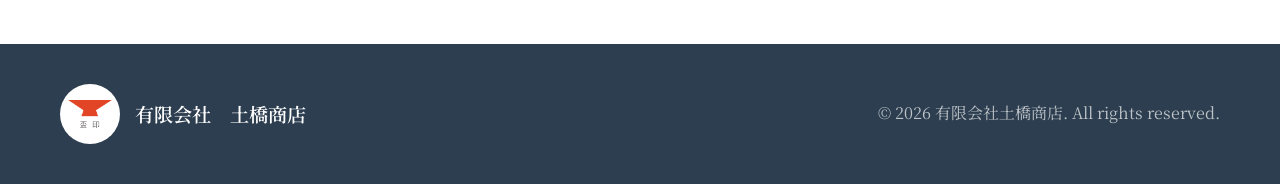
==== commit 6b1094bb: "デグレード解消" ====
--- a/dobashi-shoten/index.html
+++ b/dobashi-shoten/index.html
@@ -72,14 +72,9 @@
           <!-- <div class="service-main"> -->
           <div class="service-text">
             <h3>漆器製造販売・卸業</h3>
-            <p>土橋商店は創業より50年近く続く漆器問屋です。</p>
-            <p>
-              主に、神社向け神事に用いるお食い初めセットや三組盃などの会津漆器を全国の神社に向けて販売しております。金型を自社で保有しており、職人の分業により、品質が高い。
-            </p>
-            <p>
-              神社独自の紋章を、職人が一つ一つ手作りでお入れしたものをお届けしています。
-            </p>
-          </div>
+<p>土橋商店は、創業より55年続く漆器問屋です。<br>
+主に神社向け神事に用いるお食い初めセットや杯、記念品、贈答品などの会津漆器を全国の神社に向けて販売しております。<br>
+金型を自社で保有しており、職人の分業により商品を製造販売しております。</p> </div>
           <div class="service-images">
             <img src="img/item02.jpg" alt="漆器製造" class="service-img" />
             <img src="img/item06.jpg" alt="漆器販売" class="service-img" />
@@ -96,26 +91,27 @@
         <div class="section-header">
           <h2 class="section-title">ご挨拶</h2>
           <div class="title-underline title-underline-shorter"></div>
-        </div>
-        <div class="message-content-center">
+        </div>        <div class="message-content-center">
           <p class="message-description">
-            土橋商店は、会津の地で約50年にわたり、漆器の卸・販売を続けております。関西のXXに入社し、修業を積み、～～という思いから、独立しました。その際に、XXの○○社長から紹介頂いたのが、お食い初めセットでした。
+            土橋商店は、会津の地で50年以上にわたり、漆器の卸売販売を続けております。
           </p>
           <p class="message-description">
-            主に神社で用いられる神事用漆器やお食い初めの器など、人生の節目や祈りの場に寄り添う器をお届けすることが、～でした。
+            お食い初めを始めとする人生の晴れの日だけでなく、何気ない日常生活の中の彩りとしても、また人生に寄り添う器をお届けしています。
+            会津漆器は多くの職人の手を経て完成する日本のものづくりの結晶です。
           </p>
           <p class="message-description">
-            会津漆器は、多くの職人の手を経て完成する、日本のものづくりの結晶です。<br />
-            私たちは、その背景にある技と想いを大切にしながら、品質と信頼を第一に、長く安心してお使いいただける漆器を提供して参りたいと思います。
+            私たちはその背景にある技術と思いを大切にしながら、ライフスタイルや食生活の変化に合った漆器の提案により、漆の持つ耐久性や触感視覚的な美しさを伝え、伝統文化の継承と地域の発展につながる努力をして参ります。
           </p>
           <p class="message-description">
-            会津漆器の価値を誠実に伝え、時代に応じたかたちで次の世代へつないでまいります。
+            様々な様式が変わっていく昨今、それでも変わらない人と人の縁や家族の絆をはぐくみながら、人とのつながりを大切に、そんな思いで、品質と信頼を第一に長くお使いいただける漆器を提供して参ります。
           </p>
           <p class="message-signature">
             有限会社 土橋商店<br />
             代表　土橋 兵造
           </p>
         </div>
+      </div>
+
       </div>
     </section>
 
--- a/dobashi-shoten/style.css
+++ b/dobashi-shoten/style.css
@@ -1032,7 +1032,7 @@
   }
 
   .hamburger.active span:nth-child(1) {
-    transform: rotate(45deg) translateY(9px) translateX(0px);
+    transform: rotate(45deg) translateY(10px) translateX(0px);
   }
 
   .hamburger.active span:nth-child(2) {
@@ -1040,7 +1040,7 @@
   }
 
   .hamburger.active span:nth-child(3) {
-    transform: rotate(-45deg) translateY(-9px) translateX(0px);
+    transform: rotate(-45deg) translateY(-10px) translateX(0px);
   }
 
   .hero {
@@ -1560,4 +1560,10 @@
     max-width: 400px;
     width: 100%;
   }
-}
+
+  /* Dclubへのリンクボタンを中央に配置 */
+  .shop-link {
+    display: block;
+    text-align: center;
+  }
+}
